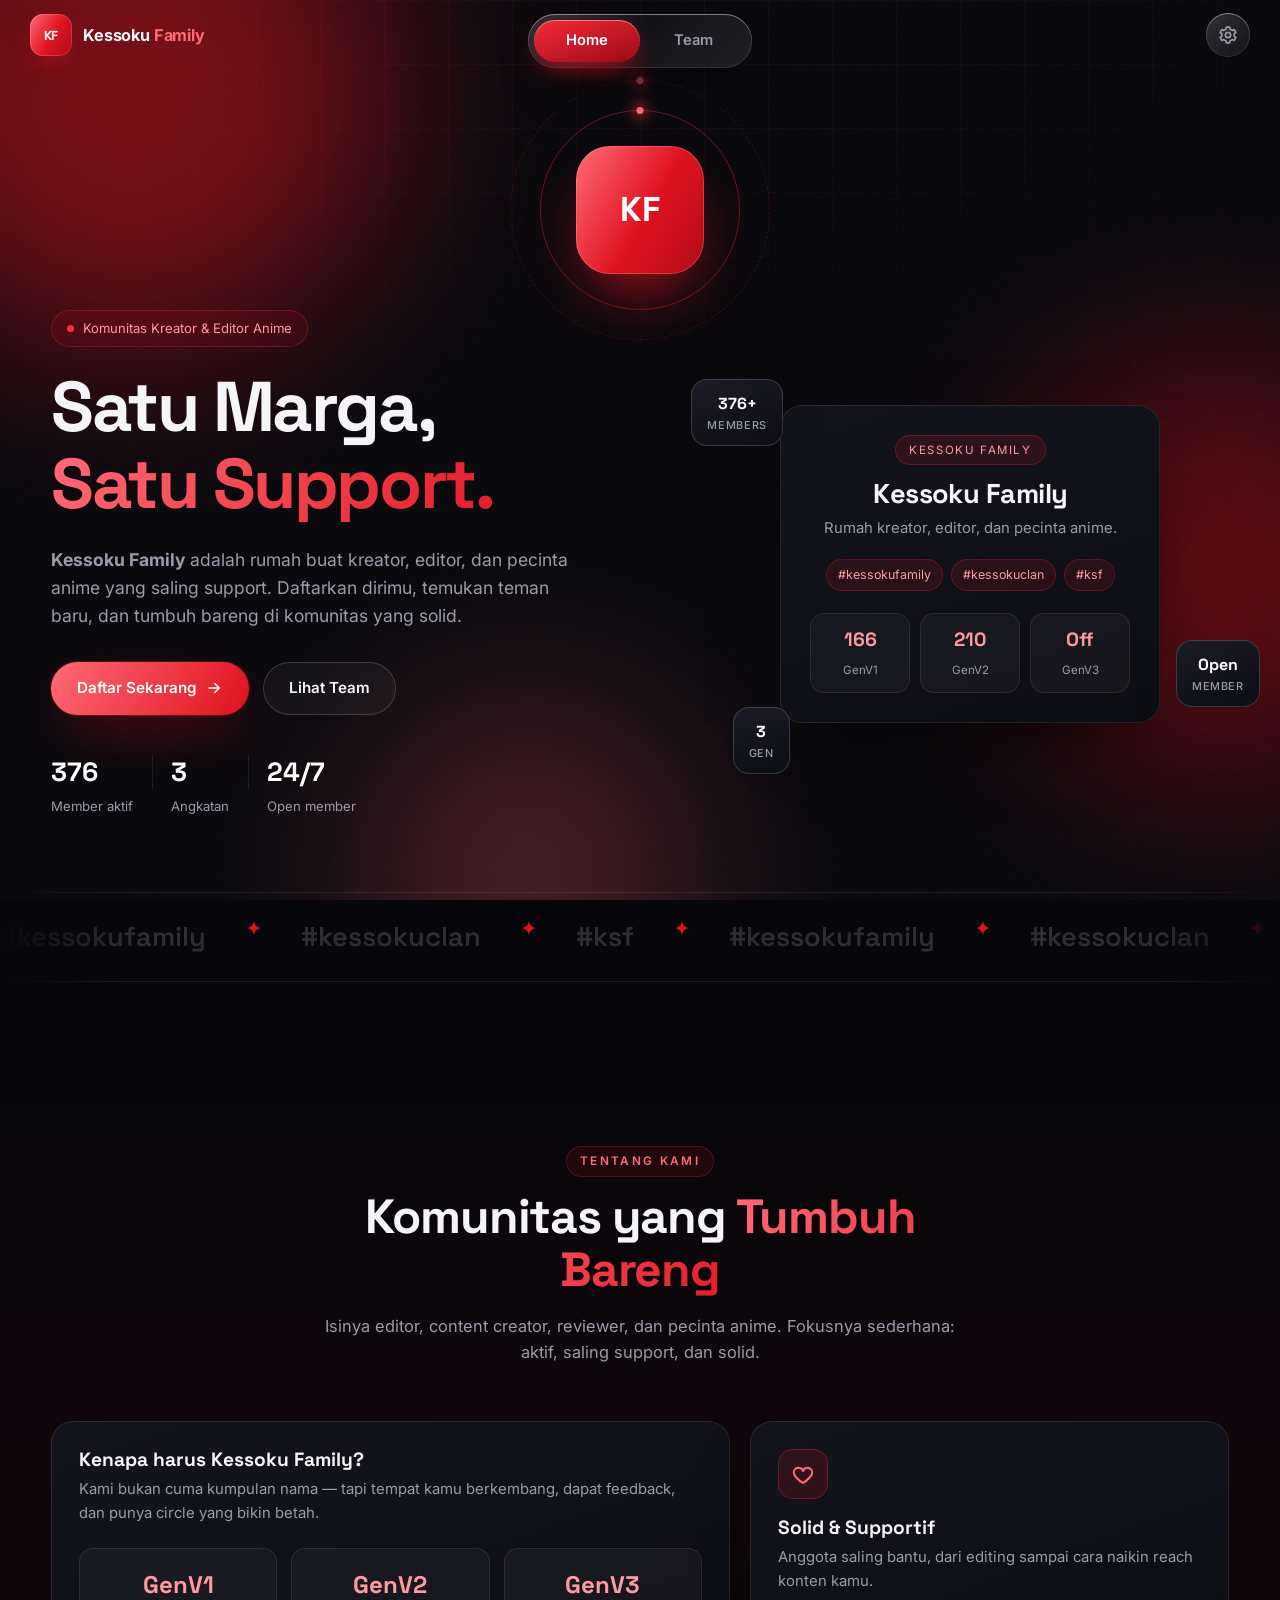
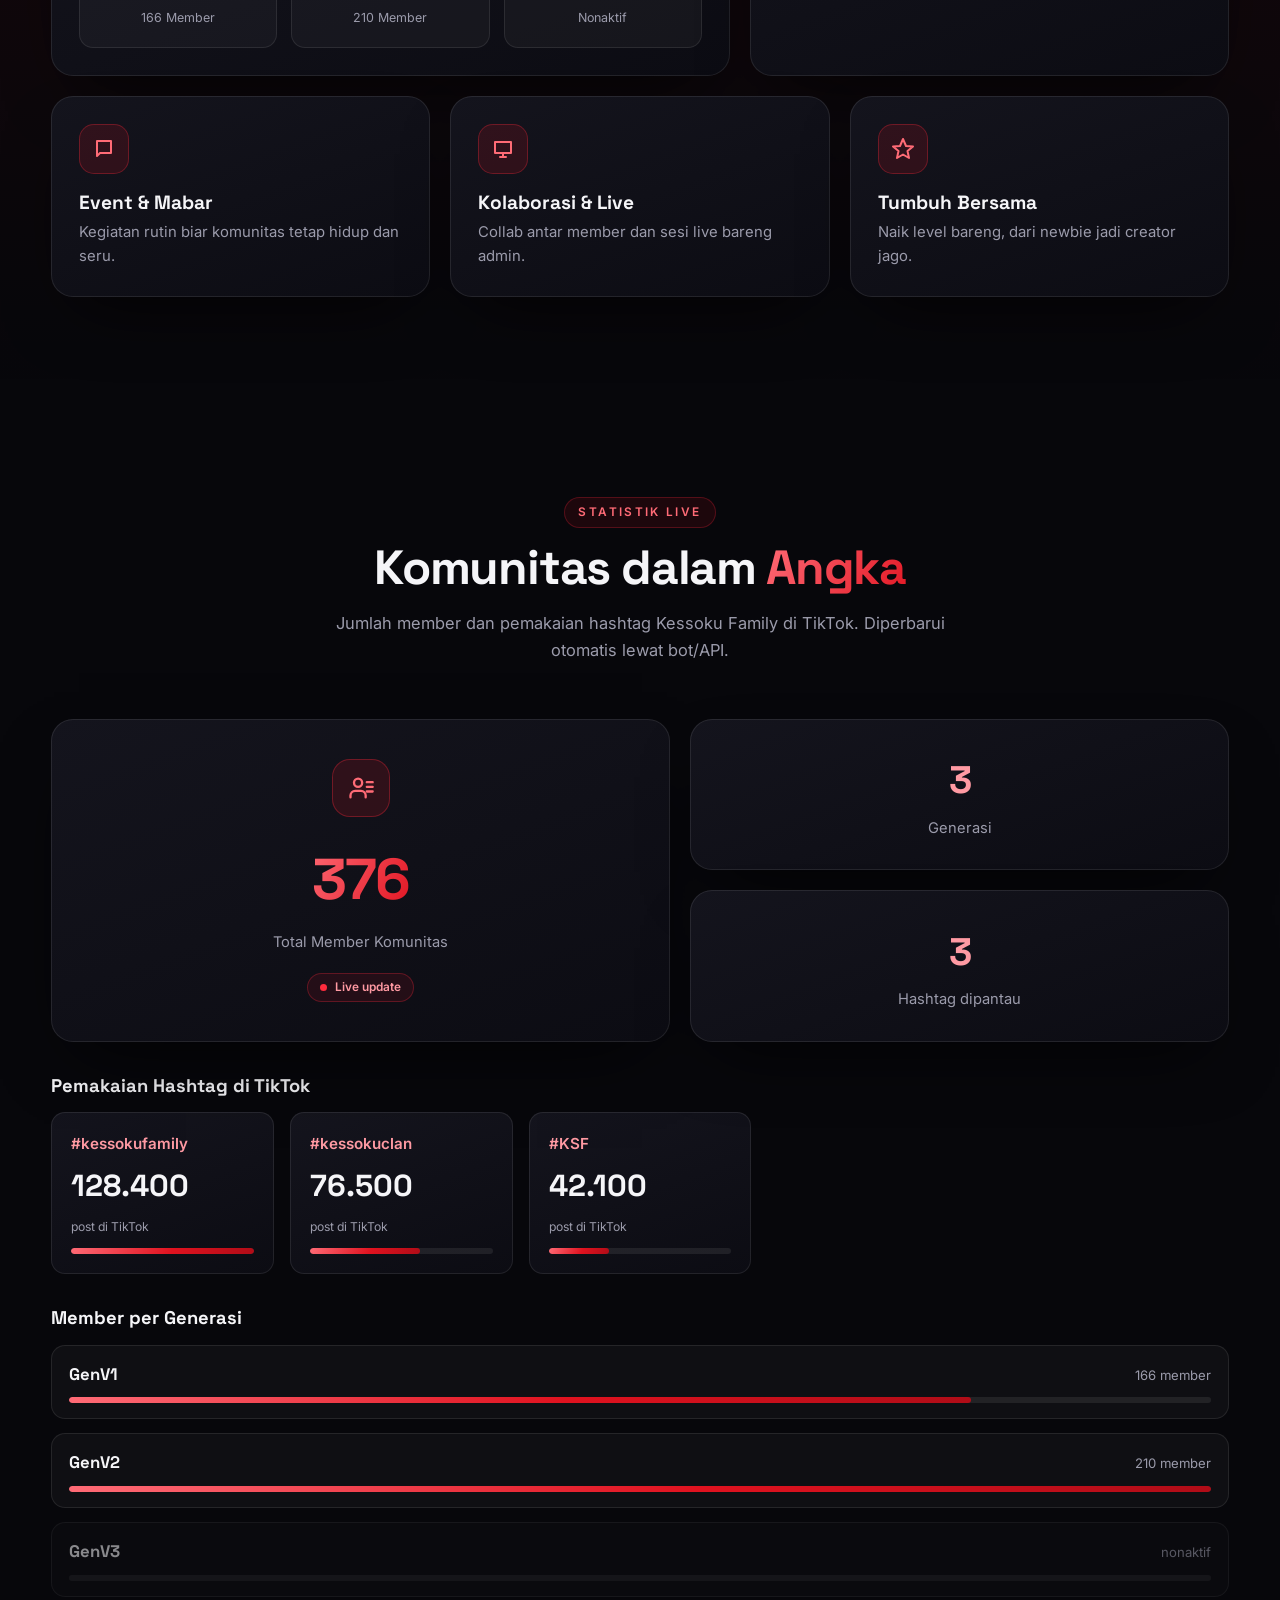
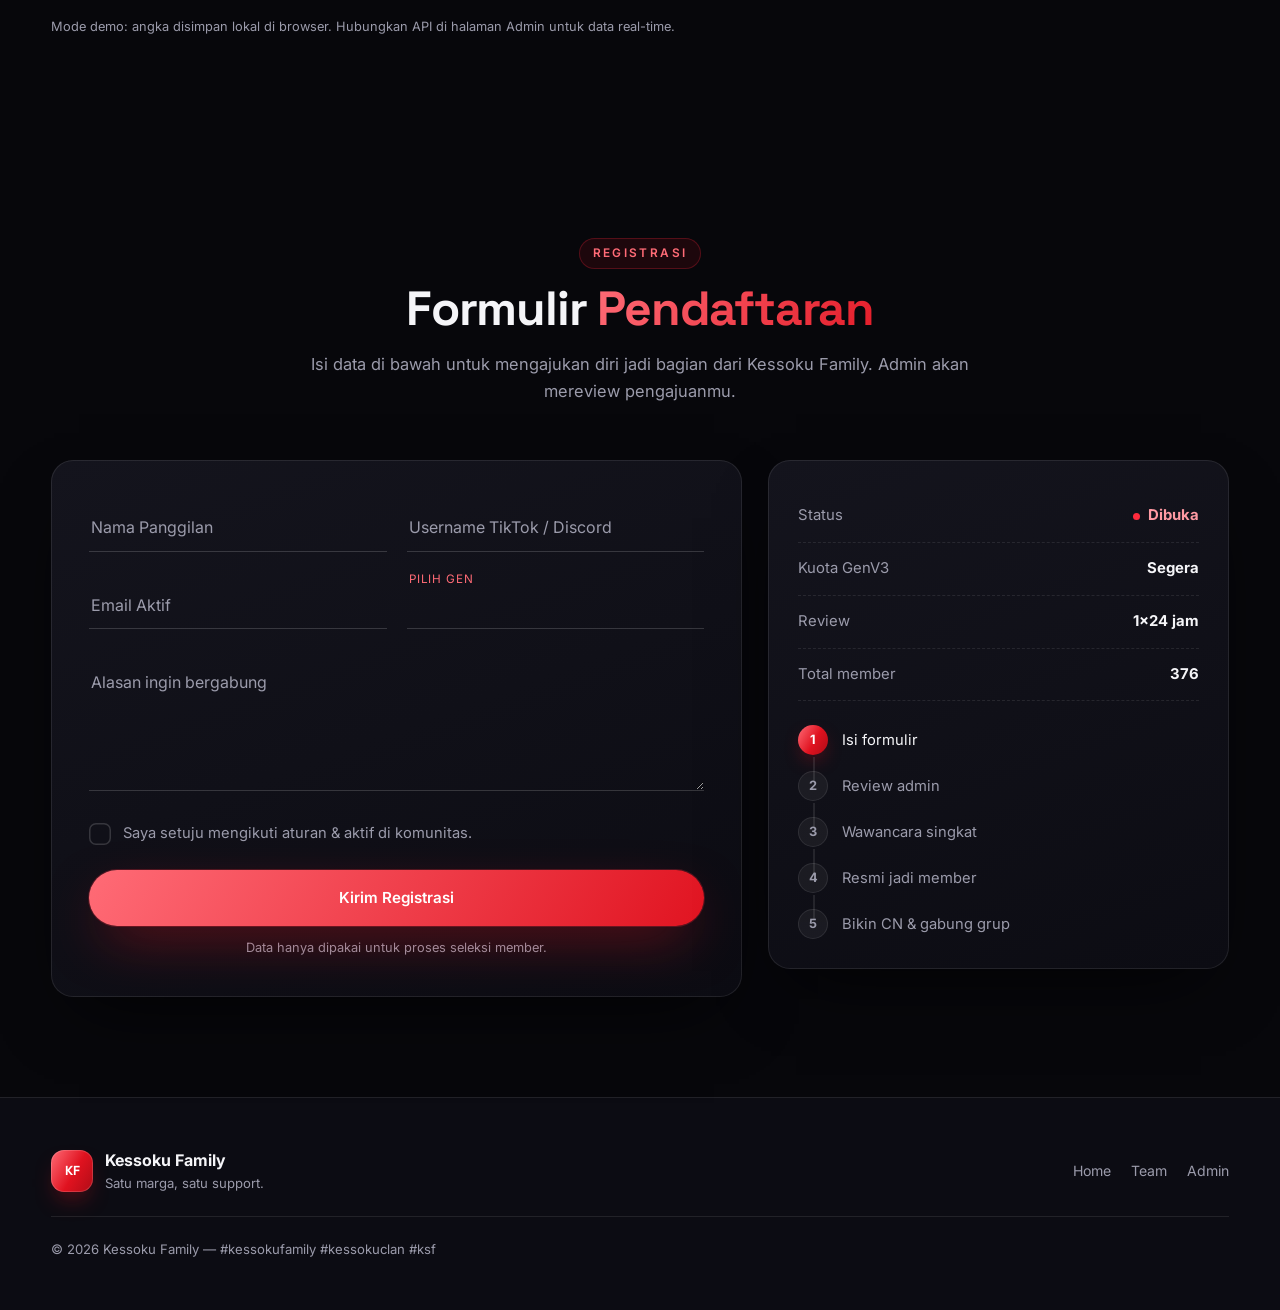
==== index.html @ 3d94f504 "Add files via upload" ====
<!DOCTYPE html>
<html lang="id">
<head>
  <meta charset="UTF-8" />
  <meta name="viewport" content="width=device-width, initial-scale=1.0" />
  <meta name="theme-color" content="#e0121f" />
  <title>Kessoku Family — Home</title>
  <meta name="description" content="Kessoku Family — komunitas kreator & editor anime. Satu marga, satu support." />
  <link rel="preconnect" href="https://fonts.googleapis.com" />
  <link rel="preconnect" href="https://fonts.gstatic.com" crossorigin />
  <link href="https://fonts.googleapis.com/css2?family=Inter:wght@400;500;600;700&family=Space+Grotesk:wght@500;600;700&display=swap" rel="stylesheet" />
  <link rel="stylesheet" href="style.css" />
</head>
<body data-page="home">
  <div class="bg-layer" aria-hidden="true">
    <div class="grid-lines"></div>
    <span class="orb orb--1"></span><span class="orb orb--2"></span><span class="orb orb--3"></span>
    <div class="noise"></div>
  </div>
  <div class="scroll-progress" id="scrollProgress" aria-hidden="true"></div>

  <!-- TOPBAR • LIQUID GLASS -->
  <div class="topbar">
    <a href="index.html" class="brand" aria-label="Kessoku Family">
      <span class="brand__mark" data-logo data-fallback="KF">KF</span>
      <span class="brand__text">Kessoku <b>Family</b></span>
    </a>
    <a href="admin.html" class="gear" aria-label="Panel Admin">
      <svg viewBox="0 0 24 24"><circle cx="12" cy="12" r="3.2"/><path d="M19.4 13.5a7.6 7.6 0 0 0 0-3l2-1.5-2-3.5-2.4 1a7.6 7.6 0 0 0-2.6-1.5L14 2.5h-4l-.4 2.5a7.6 7.6 0 0 0-2.6 1.5l-2.4-1-2 3.5 2 1.5a7.6 7.6 0 0 0 0 3l-2 1.5 2 3.5 2.4-1c.8.7 1.7 1.2 2.6 1.5l.4 2.5h4l.4-2.5c.9-.3 1.8-.8 2.6-1.5l2.4 1 2-3.5-2-1.5Z"/></svg>
    </a>
  </div>

  <nav class="dock" id="dock" aria-label="Navigasi utama">
    <span class="dock__pill" aria-hidden="true"></span>
    <a href="index.html" class="dock__item is-active" data-i="0">Home</a>
    <a href="team.html" class="dock__item" data-i="1">Team</a>
  </nav>

  <main>
    <!-- HERO -->
    <section class="hero section" id="home">
      <div class="hero__brandwrap">
        <span class="hero__brandring" aria-hidden="true"></span>
        <span class="hero__brandring hero__brandring--2" aria-hidden="true"></span>
        <div class="hero__brandlogo" data-logo data-fallback="KF">KF</div>
      </div>
      <div class="container hero__grid">
        <div class="hero__content">
          <span class="badge reveal" style="--d:0"><span class="badge__dot"></span> Komunitas Kreator &amp; Editor Anime</span>
          <h1 class="hero__title reveal" style="--d:1">Satu Marga,<br /><span class="gradient-text">Satu Support.</span></h1>
          <p class="hero__desc reveal" style="--d:2">
            <b>Kessoku Family</b> adalah rumah buat kreator, editor, dan pecinta anime yang saling support.
            Daftarkan dirimu, temukan teman baru, dan tumbuh bareng di komunitas yang solid.
          </p>
          <div class="hero__cta reveal" style="--d:3">
            <a href="#daftar" class="btn btn--primary" data-scroll data-join>
              <span>Daftar Sekarang</span>
              <svg viewBox="0 0 24 24" width="18" height="18" aria-hidden="true"><path d="M5 12h12M13 6l6 6-6 6" fill="none" stroke="currentColor" stroke-width="2" stroke-linecap="round" stroke-linejoin="round"/></svg>
            </a>
            <a href="team.html" class="btn btn--ghost"><span>Lihat Team</span></a>
          </div>
          <ul class="hero__meta reveal" style="--d:4">
            <li><b data-stat="members">0</b><span>Member aktif</span></li>
            <li><b data-stat="gens">0</b><span>Angkatan</span></li>
            <li><b data-count="24" data-suffix="/7">0</b><span>Open member</span></li>
          </ul>
        </div>

        <div class="hero__visual reveal" style="--d:2">
          <div class="gcard gcard--ring hero__main tilt">
            <span class="hero__chip">Kessoku Family</span>
            <h3>Kessoku Family</h3>
            <p>Rumah kreator, editor, dan pecinta anime.</p>
            <div class="hero__tags">
              <span class="tag">#kessokufamily</span>
              <span class="tag">#kessokuclan</span>
              <span class="tag">#ksf</span>
            </div>
            <div class="hero__bar" id="heroGens"></div>
          </div>

          <div class="float-card float-card--a"><b data-stat="members">0</b>+<small>Members</small></div>
          <div class="float-card float-card--b">Open<small>Member</small></div>
          <div class="float-card float-card--c"><b data-stat="gens">0</b><small>Gen</small></div>
        </div>
      </div>

      <div class="marquee" aria-hidden="true">
        <div class="marquee__track" id="marqueeTrack"></div>
      </div>
    </section>

    <!-- BENTO / TENTANG -->
    <section class="section section--alt" id="tentang">
      <div class="container">
        <header class="section__head reveal">
          <span class="eyebrow">Tentang Kami</span>
          <h2 class="section__title">Komunitas yang <span class="gradient-text">Tumbuh Bareng</span></h2>
          <p class="section__sub">Isinya editor, content creator, reviewer, dan pecinta anime. Fokusnya sederhana: aktif, saling support, dan solid.</p>
        </header>

        <div class="bento">
          <article class="gcard gcard--ring span-7 reveal" style="--d:0">
            <h3>Kenapa harus Kessoku Family?</h3>
            <p>Kami bukan cuma kumpulan nama — tapi tempat kamu berkembang, dapat feedback, dan punya circle yang bikin betah.</p>
            <div class="gen-row" id="bentoGens" style="margin-top:22px"></div>
          </article>

          <article class="gcard span-5 reveal" style="--d:1">
            <div class="feat__icon"><svg viewBox="0 0 24 24"><path d="M12 21s-7-4.5-9-9a4.5 4.5 0 0 1 9-3 4.5 4.5 0 0 1 9 3c-2 4.5-9 9-9 9Z"/></svg></div>
            <h3>Solid &amp; Supportif</h3>
            <p>Anggota saling bantu, dari editing sampai cara naikin reach konten kamu.</p>
          </article>

          <article class="gcard span-4 reveal" style="--d:0">
            <div class="feat__icon"><svg viewBox="0 0 24 24"><path d="M5 4h14v12H8l-3 3V4Z"/></svg></div>
            <h3>Event &amp; Mabar</h3>
            <p>Kegiatan rutin biar komunitas tetap hidup dan seru.</p>
          </article>

          <article class="gcard span-4 reveal" style="--d:1">
            <div class="feat__icon"><svg viewBox="0 0 24 24"><path d="M4 5h16v11H4zM9 20h6M12 16v4"/></svg></div>
            <h3>Kolaborasi &amp; Live</h3>
            <p>Collab antar member dan sesi live bareng admin.</p>
          </article>

          <article class="gcard span-4 reveal" style="--d:2">
            <div class="feat__icon"><svg viewBox="0 0 24 24"><path d="M12 2 15 9l7 .5-5.5 4.5L18 21l-6-3.5L6 21l1.5-7L2 9.5 9 9z"/></svg></div>
            <h3>Tumbuh Bersama</h3>
            <p>Naik level bareng, dari newbie jadi creator jago.</p>
          </article>
        </div>
      </div>
    </section>

    <!-- STATISTIK KOMUNITAS (real-time) -->
    <section class="section" id="statistik">
      <div class="container">
        <header class="section__head reveal">
          <span class="eyebrow">Statistik Live</span>
          <h2 class="section__title">Komunitas dalam <span class="gradient-text">Angka</span></h2>
          <p class="section__sub">Jumlah member dan pemakaian hashtag Kessoku Family di TikTok. Diperbarui otomatis lewat bot/API.</p>
        </header>

        <div class="stat-hero">
          <article class="gcard gcard--ring stat-big reveal">
            <span class="stat-big__icon" aria-hidden="true">
              <svg viewBox="0 0 24 24"><path d="M16 20v-1.5a4 4 0 0 0-4-4H7a4 4 0 0 0-4 4V20"/><circle cx="9.5" cy="7.5" r="3.5"/><path d="M17 11h5M17 15h5M17 7h5"/></svg>
            </span>
            <b class="stat-num" data-stat="members">0</b>
            <span class="stat-cap">Total Member Komunitas</span>
            <span class="live" id="liveBadge"><span class="dot"></span> Live update</span>
          </article>

          <div class="stat-mini">
            <article class="gcard stat-card reveal" style="--d:1">
              <b class="stat-num" data-stat="gens">0</b>
              <span class="stat-cap">Generasi</span>
            </article>
            <article class="gcard stat-card reveal" style="--d:2">
              <b class="stat-num" data-stat="tags">0</b>
              <span class="stat-cap">Hashtag dipantau</span>
            </article>
          </div>
        </div>

        <h3 class="stat-sub reveal">Pemakaian Hashtag di TikTok</h3>
        <div class="tag-stats" id="tagStats"></div>

        <h3 class="stat-sub reveal">Member per Generasi</h3>
        <div class="gen-stats" id="genStats"></div>

        <p class="stat-foot" id="statFoot"></p>
      </div>
    </section>

    <!-- FORM REGISTRASI -->
    <section class="section" id="daftar">
      <div class="container">
        <header class="section__head reveal">
          <span class="eyebrow">Registrasi</span>
          <h2 class="section__title">Formulir <span class="gradient-text">Pendaftaran</span></h2>
          <p class="section__sub">Isi data di bawah untuk mengajukan diri jadi bagian dari Kessoku Family. Admin akan mereview pengajuanmu.</p>
        </header>

        <div class="form-wrap">
          <form class="form gcard reveal" id="regForm" novalidate>
            <div class="field">
              <input type="text" id="nama" placeholder=" " required /><label for="nama">Nama Panggilan</label><span class="field__line"></span>
            </div>
            <div class="field">
              <input type="text" id="tt" placeholder=" " required /><label for="tt">Username TikTok / Discord</label><span class="field__line"></span>
            </div>
            <div class="field">
              <input type="email" id="email" placeholder=" " required /><label for="email">Email Aktif</label><span class="field__line"></span>
            </div>
            <div class="field">
              <select id="gen" required></select>
              <label for="gen" class="label--static">Pilih Gen</label><span class="field__line"></span>
            </div>
            <div class="field field--full">
              <textarea id="alasan" rows="4" placeholder=" " required></textarea><label for="alasan">Alasan ingin bergabung</label><span class="field__line"></span>
            </div>
            <label class="check field--full">
              <input type="checkbox" id="setuju" required /><span class="check__box" aria-hidden="true"></span>
              <span class="check__text">Saya setuju mengikuti aturan &amp; aktif di komunitas.</span>
            </label>
            <div class="field--full">
              <button type="submit" class="btn btn--primary btn--block" id="submitBtn"><span>Kirim Registrasi</span></button>
              <p class="form__note">Data hanya dipakai untuk proses seleksi member.</p>
            </div>
          </form>

          <aside class="panel gcard reveal" style="--d:1">
            <div class="panel__row"><span>Status</span><b class="ok"><span class="badge__dot"></span> Dibuka</b></div>
            <div class="panel__row"><span>Kuota GenV3</span><b>Segera</b></div>
            <div class="panel__row"><span>Review</span><b>1×24 jam</b></div>
            <div class="panel__row"><span>Total member</span><b data-stat="members">0</b></div>
            <div class="panel__steps">
              <div class="step is-done"><i>1</i><span>Isi formulir</span></div>
              <div class="step"><i>2</i><span>Review admin</span></div>
              <div class="step"><i>3</i><span>Wawancara singkat</span></div>
              <div class="step"><i>4</i><span>Resmi jadi member</span></div>
              <div class="step"><i>5</i><span>Bikin CN &amp; gabung grup</span></div>
            </div>
          </aside>
        </div>
      </div>
    </section>
  </main>

  <footer class="footer">
    <div class="container footer__inner">
      <div class="footer__brand">
        <span class="brand__mark">KF</span>
        <span><b>Kessoku Family</b><small>Satu marga, satu support.</small></span>
      </div>
      <nav class="footer__links">
        <a href="index.html">Home</a><a href="team.html">Team</a><a href="admin.html">Admin</a>
      </nav>
      <p class="footer__copy">© <span id="year"></span> Kessoku Family — #kessokufamily #kessokuclan #ksf</p>
    </div>
  </footer>

  <div class="toast" id="toast" role="status" aria-live="polite">
    <span class="toast__icon" aria-hidden="true">✓</span>
    <div class="toast__body"><b>Registrasi terkirim!</b><span>Pengajuanmu sedang direview admin.</span></div>
  </div>
  <button class="to-top" id="toTop" aria-label="Kembali ke atas">
    <svg viewBox="0 0 24 24" width="18" height="18" aria-hidden="true"><path d="M12 19V5M5 12l7-7 7 7" fill="none" stroke="currentColor" stroke-width="2" stroke-linecap="round" stroke-linejoin="round"/></svg>
  </button>

  <script src="config.js"></script>
  <script src="data.js"></script>
  <script src="script.js"></script>
</body>
</html>
---- style.css ----
/* =========================================================
   Kessoku Family — style.css
   Tema merah • kartu/bento • glass • micro animations
   ========================================================= */

/* ---------- 0. Animated custom property (border berjalan) ---------- */
@property --a { syntax: '<angle>'; inherits: false; initial-value: 0deg; }

/* ---------- 1. Tokens ---------- */
:root {
  --red-300: #ff9aa3;
  --red-400: #ff6b76;
  --red-500: #ff2b3d;
  --red-600: #e0121f;
  --red-700: #b00c17;
  --red-900: #4d050b;

  --bg: #07070b;
  --bg-2: #0c0c13;
  --surface: #14141d;
  --surface-2: #1c1c28;
  --line: rgba(255, 255, 255, .09);
  --line-2: rgba(255, 255, 255, .16);

  --text: #f5f5f8;
  --muted: #9b9bab;

  --grad: linear-gradient(120deg, var(--red-400), var(--red-600) 55%, var(--red-700));
  --glass: rgba(20, 20, 28, .55);

  --radius: 22px;
  --radius-sm: 14px;
  --shadow: 0 30px 70px -28px rgba(0, 0, 0, .85);
  --glow-red: 0 0 0 1px rgba(255, 43, 61, .25), 0 20px 55px -16px rgba(224, 18, 31, .65);

  --ease: cubic-bezier(.22, 1, .36, 1);
  --ease-out: cubic-bezier(.16, 1, .3, 1);
  --nav-h: 70px;
}

/* ---------- 2. Base ---------- */
* { box-sizing: border-box; }
html { scroll-behavior: smooth; }
body {
  margin: 0; background: var(--bg); color: var(--text);
  font-family: 'Inter', system-ui, -apple-system, sans-serif;
  line-height: 1.6; -webkit-font-smoothing: antialiased; overflow-x: hidden;
}
h1, h2, h3, h4 { font-family: 'Space Grotesk', 'Inter', sans-serif; line-height: 1.1; margin: 0; }
p { margin: 0; }
a { color: inherit; text-decoration: none; }
img { display: block; max-width: 100%; }
button, input, select, textarea { font: inherit; color: inherit; }
::selection { background: var(--red-600); color: #fff; }

.container { width: min(1180px, 92vw); margin-inline: auto; }
.gradient-text {
  background: var(--grad); background-size: 220% 100%;
  -webkit-background-clip: text; background-clip: text; color: transparent;
  animation: gradShift 7s ease-in-out infinite;
}
.section { position: relative; padding: 100px 0; }
.section--alt { background: linear-gradient(180deg, transparent, rgba(224, 18, 31, .05), transparent); }

.section__head { max-width: 660px; margin: 0 auto 56px; text-align: center; }
.eyebrow {
  display: inline-block; margin-bottom: 14px; padding: 6px 14px; border-radius: 999px;
  font-size: .74rem; font-weight: 600; letter-spacing: .2em; text-transform: uppercase;
  color: var(--red-400); background: rgba(224, 18, 31, .1); box-shadow: inset 0 0 0 1px rgba(255, 43, 61, .25);
}
.section__title { font-size: clamp(2rem, 4.6vw, 3rem); font-weight: 700; letter-spacing: -.025em; }
.section__sub { margin-top: 16px; color: var(--muted); font-size: 1.03rem; }

/* ---------- 3. Background ---------- */
.bg-layer { position: fixed; inset: 0; z-index: -1; overflow: hidden; }
.grid-lines {
  position: absolute; inset: 0;
  background-image:
    linear-gradient(rgba(255, 43, 61, .055) 1px, transparent 1px),
    linear-gradient(90deg, rgba(255, 43, 61, .055) 1px, transparent 1px);
  background-size: 64px 64px;
  mask-image: radial-gradient(ellipse 95% 65% at 50% -5%, #000 25%, transparent 80%);
  -webkit-mask-image: radial-gradient(ellipse 95% 65% at 50% -5%, #000 25%, transparent 80%);
}
.orb { position: absolute; border-radius: 50%; filter: blur(90px); opacity: .5; animation: float 18s var(--ease) infinite; }
.orb--1 { width: 520px; height: 520px; background: var(--red-600); top: -170px; left: -130px; }
.orb--2 { width: 420px; height: 420px; background: var(--red-700); top: 40%; right: -150px; animation-delay: -6s; }
.orb--3 { width: 340px; height: 340px; background: #ff5a68; bottom: -140px; left: 28%; animation-delay: -11s; opacity: .26; }
.noise {
  position: absolute; inset: 0; opacity: .04; pointer-events: none;
  background-image: url("data:image/svg+xml,%3Csvg xmlns='http://www.w3.org/2000/svg' width='120' height='120'%3E%3Cfilter id='n'%3E%3CfeTurbulence type='fractalNoise' baseFrequency='.85' numOctaves='2'/%3E%3C/filter%3E%3Crect width='120' height='120' filter='url(%23n)'/%3E%3C/svg%3E");
}

/* ---------- 4. Utils ---------- */
.scroll-progress {
  position: fixed; top: 0; left: 0; height: 3px; width: 0; z-index: 130;
  background: var(--grad); box-shadow: 0 0 16px rgba(255, 43, 61, .85); transition: width .1s linear;
}
.glass {
  background: var(--glass);
  backdrop-filter: blur(16px) saturate(150%);
  -webkit-backdrop-filter: blur(16px) saturate(150%);
  box-shadow: inset 0 0 0 1px var(--line), var(--shadow);
}

/* Kartu dengan border gradient berjalan */
.gcard {
  position: relative; border-radius: var(--radius);
  background: linear-gradient(160deg, var(--surface), var(--bg-2));
  box-shadow: var(--shadow), inset 0 0 0 1px var(--line);
  overflow: hidden;
}
.gcard--ring::before {
  content: ""; position: absolute; inset: -1px; border-radius: inherit; padding: 1px;
  background: conic-gradient(from var(--a, 0deg), transparent 0 55%, var(--red-500) 75%, var(--red-300) 85%, transparent 100%);
  -webkit-mask: linear-gradient(#000 0 0) content-box, linear-gradient(#000 0 0);
  -webkit-mask-composite: xor; mask-composite: exclude;
  opacity: 0; transition: opacity .45s; animation: spin 5s linear infinite;
}
.gcard--ring:hover::before { opacity: 1; }

/* ---------- 5. Buttons ---------- */
.btn {
  position: relative; display: inline-flex; align-items: center; justify-content: center; gap: 9px;
  padding: 14px 26px; border: 0; border-radius: 999px; cursor: pointer; overflow: hidden; isolation: isolate;
  font-weight: 600; font-size: .95rem;
  transition: transform .35s var(--ease), box-shadow .35s var(--ease), background .3s;
}
.btn svg { transition: transform .35s var(--ease); }
.btn:hover svg { transform: translateX(4px); }
.btn--primary { background: var(--grad); background-size: 190% 100%; color: #fff; box-shadow: var(--glow-red); }
.btn--primary:hover { transform: translateY(-3px); background-position: 100% 0; box-shadow: 0 0 0 1px rgba(255,43,61,.45), 0 26px 60px -16px rgba(224,18,31,.9); }
.btn--primary::after {
  content: ""; position: absolute; inset: 0; z-index: -1;
  background: linear-gradient(120deg, transparent 20%, rgba(255,255,255,.4), transparent 80%);
  transform: translateX(-130%); transition: transform .75s var(--ease);
}
.btn--primary:hover::after { transform: translateX(130%); }
.btn--ghost { background: rgba(255,255,255,.045); color: var(--text); box-shadow: inset 0 0 0 1px var(--line-2); }
.btn--ghost:hover { transform: translateY(-3px); box-shadow: inset 0 0 0 1px rgba(255,43,61,.5); }
.btn--sm { padding: 9px 18px; font-size: .86rem; }
.btn--block { width: 100%; padding: 16px; }
.ripple { position: absolute; border-radius: 50%; transform: scale(0); background: rgba(255,255,255,.45); animation: ripple .6s var(--ease-out) forwards; pointer-events: none; }

/* ---------- 6. Topbar • Liquid glass dock ---------- */
.topbar {
  position: fixed; top: 0; left: 0; right: 0; z-index: 120; height: var(--nav-h);
  display: flex; align-items: center; justify-content: space-between;
  padding: 0 clamp(16px, 3vw, 30px); pointer-events: none;
}
.topbar > * { pointer-events: auto; }

.brand { display: flex; align-items: center; gap: 11px; font-weight: 700; letter-spacing: -.01em; }
.brand__mark {
  display: grid; place-items: center; width: 42px; height: 42px; border-radius: 13px; overflow: hidden;
  font-family: 'Space Grotesk', sans-serif; font-weight: 700; font-size: .82rem; color: #fff;
  background: var(--grad); box-shadow: 0 12px 26px -12px rgba(224,18,31,.95), inset 0 0 0 1px rgba(255,255,255,.16);
  transition: transform .45s var(--ease), box-shadow .4s;
}
.brand:hover .brand__mark { transform: rotate(-8deg) scale(1.07); }
.brand__text { font-size: 1.02rem; }
.brand__text b { color: var(--red-400); }
.logo-img { width: 100%; height: 100%; object-fit: contain; }
[data-logo].has-logo { background: rgba(255,255,255,.06); box-shadow: inset 0 0 0 1px rgba(255,43,61,.35), 0 12px 26px -14px rgba(224,18,31,.85); }

/* Dock melayang */
.dock {
  --item-w: 106px; --i: 0;
  position: fixed; top: 14px; left: 50%; transform: translateX(-50%); z-index: 130;
  display: flex; align-items: center; padding: 6px; border-radius: 999px;
  background: linear-gradient(135deg, rgba(255,255,255,.16), rgba(255,255,255,.04) 45%, rgba(255,255,255,.09));
  backdrop-filter: blur(22px) saturate(180%);
  -webkit-backdrop-filter: blur(22px) saturate(180%);
  box-shadow:
    inset 0 1px 0 rgba(255,255,255,.38),
    inset 0 0 0 1px rgba(255,255,255,.1),
    0 20px 44px -18px rgba(0,0,0,.85);
}
body[data-page="team"] .dock { --i: 1; }
body[data-page="admin"] .dock { --i: 0; }
body[data-page="admin"] .dock__pill { opacity: 0; }

.dock__pill {
  position: absolute; top: 6px; left: 6px; width: var(--item-w); height: calc(100% - 12px); border-radius: 999px;
  background: linear-gradient(160deg, rgba(255,43,61,.95), rgba(168,10,20,.92));
  box-shadow: 0 10px 26px -8px rgba(224,18,31,.9), inset 0 1px 0 rgba(255,255,255,.42);
  transform: translateX(calc(var(--i) * var(--item-w)));
  transition: transform .55s cubic-bezier(.34, 1.45, .5, 1), opacity .3s;
}
.dock__item {
  position: relative; z-index: 1; width: var(--item-w); height: 42px;
  display: flex; align-items: center; justify-content: center; gap: 6px;
  border-radius: 999px; font-size: .92rem; font-weight: 600; color: var(--muted);
  transition: color .35s, transform .3s var(--ease);
}
.dock__item:hover { color: var(--text); }
.dock__item.is-active { color: #fff; }

/* Tombol admin */
.gear {
  display: grid; place-items: center; width: 44px; height: 44px; border-radius: 50%; color: var(--muted);
  background: linear-gradient(135deg, rgba(255,255,255,.16), rgba(255,255,255,.04));
  backdrop-filter: blur(20px) saturate(180%); -webkit-backdrop-filter: blur(20px) saturate(180%);
  box-shadow: inset 0 1px 0 rgba(255,255,255,.35), inset 0 0 0 1px rgba(255,255,255,.1), 0 14px 32px -16px rgba(0,0,0,.85);
  transition: transform .45s var(--ease), color .3s, box-shadow .3s;
}
.gear:hover { color: #fff; transform: rotate(40deg); }
.gear.is-active { color: #fff; box-shadow: inset 0 0 0 1px rgba(255,43,61,.6), 0 14px 32px -16px rgba(224,18,31,.95); }
.gear svg { width: 20px; height: 20px; stroke: currentColor; fill: none; stroke-width: 2; stroke-linecap: round; stroke-linejoin: round; }

/* ---------- 7. Hero ---------- */
.hero { padding-top: calc(var(--nav-h) + 76px); padding-bottom: 64px; }
.hero__grid { display: grid; grid-template-columns: 1.08fr .92fr; gap: 54px; align-items: center; }

.badge {
  display: inline-flex; align-items: center; gap: 9px; padding: 8px 16px; border-radius: 999px;
  font-size: .82rem; color: var(--red-300); background: rgba(224,18,31,.1); box-shadow: inset 0 0 0 1px rgba(255,43,61,.28);
}
.badge__dot { width: 7px; height: 7px; border-radius: 50%; background: var(--red-500); animation: pulseDot 1.8s infinite; }

.hero__title { font-size: clamp(2.4rem, 6vw, 4.4rem); font-weight: 700; letter-spacing: -.035em; margin: 22px 0; }
.hero__desc { color: var(--muted); font-size: 1.1rem; max-width: 540px; }
.hero__cta { display: flex; gap: 14px; flex-wrap: wrap; margin: 32px 0 36px; }

.hero__meta { list-style: none; display: flex; gap: 38px; padding: 0; margin: 0; }
.hero__meta li { position: relative; }
.hero__meta li + li::before { content: ""; position: absolute; left: -19px; top: 4px; width: 1px; height: 34px; background: var(--line); }
.hero__meta b { display: block; font-family: 'Space Grotesk', sans-serif; font-size: 1.65rem; color: #fff; }
.hero__meta span { font-size: .82rem; color: var(--muted); }

/* Visual: kartu bertumpuk */
.hero__visual { position: relative; display: grid; place-items: center; min-height: 420px; }
.hero__main { width: 100%; max-width: 380px; padding: 30px; text-align: center; z-index: 2; }
.hero__logo {
  width: 74px; height: 74px; margin: 0 auto 18px; border-radius: 20px; display: grid; place-items: center;
  font-family: 'Space Grotesk', sans-serif; font-weight: 700; font-size: 1.4rem; color: #fff;
  background: var(--grad); box-shadow: 0 20px 44px -18px rgba(224,18,31,1), inset 0 0 0 1px rgba(255,255,255,.18);
  animation: bob 4.5s var(--ease) infinite;
}
.hero__main h3 { font-size: 1.7rem; letter-spacing: -.02em; }
.hero__main > p { color: var(--muted); font-size: .93rem; margin-top: 8px; }
.hero__tags { display: flex; flex-wrap: wrap; gap: 8px; justify-content: center; margin-top: 18px; }
.tag {
  padding: 6px 12px; border-radius: 999px; font-size: .78rem; color: var(--red-300);
  background: rgba(224,18,31,.12); box-shadow: inset 0 0 0 1px rgba(255,43,61,.25);
  transition: transform .3s var(--ease), color .3s;
}
.tag:hover { transform: translateY(-3px); color: #fff; }
.hero__bar { display: flex; gap: 10px; margin-top: 22px; }
.hero__bar > div { flex: 1; padding: 12px 8px; border-radius: 14px; background: rgba(255,255,255,.035); box-shadow: inset 0 0 0 1px var(--line); }
.hero__bar b { display: block; font-family: 'Space Grotesk', sans-serif; font-size: 1.2rem; color: var(--red-300); }
.hero__bar span { font-size: .72rem; color: var(--muted); }

.float-card {
  position: absolute; padding: 12px 16px; border-radius: 16px; z-index: 3;
  font-family: 'Space Grotesk', sans-serif; font-weight: 700; color: #fff; text-align: center;
  background: linear-gradient(160deg, var(--surface-2), var(--bg-2));
  box-shadow: var(--shadow), inset 0 0 0 1px var(--line-2);
  animation: bob 5s var(--ease) infinite;
}
.float-card small { display: block; font-family: 'Inter', sans-serif; font-weight: 500; font-size: .68rem; color: var(--muted); letter-spacing: .06em; text-transform: uppercase; }
.float-card--a { top: 6%; left: -4%; animation-delay: -.8s; }
.float-card--b { bottom: 16%; right: -6%; animation-delay: -2s; }
.float-card--c { bottom: 0%; left: 4%; animation-delay: -3.2s; }

/* ---------- 8. Marquee hashtag ---------- */
.marquee {
  margin-top: 74px; padding: 22px 0; overflow: hidden;
  border-top: 1px solid var(--line); border-bottom: 1px solid var(--line);
  mask-image: linear-gradient(90deg, transparent, #000 10%, #000 90%, transparent);
  -webkit-mask-image: linear-gradient(90deg, transparent, #000 10%, #000 90%, transparent);
}
.marquee__track { display: flex; gap: 40px; width: max-content; animation: marquee 24s linear infinite; }
.marquee__track span { font-family: 'Space Grotesk', sans-serif; font-size: 1.7rem; font-weight: 600; white-space: nowrap; color: rgba(255,255,255,.16); transition: color .3s; }
.marquee__track span:hover { color: var(--red-400); }
.marquee__track .sep { color: var(--red-600); font-size: 1.1rem; }
.marquee:hover .marquee__track { animation-play-state: paused; }

/* ---------- 9. Bento fitur ---------- */
.bento { display: grid; grid-template-columns: repeat(12, 1fr); gap: 20px; }
.bento .gcard { padding: 28px; transition: transform .45s var(--ease), box-shadow .45s var(--ease); }
.bento .gcard:hover { transform: translateY(-6px); }
.bento .span-5 { grid-column: span 5; }
.bento .span-4 { grid-column: span 4; }
.bento .span-3 { grid-column: span 3; }
.bento .span-7 { grid-column: span 7; }
.bento .span-12 { grid-column: span 12; }
.feat__icon {
  width: 50px; height: 50px; border-radius: 15px; display: grid; place-items: center; margin-bottom: 18px;
  font-size: 1.35rem; background: rgba(224,18,31,.14); box-shadow: inset 0 0 0 1px rgba(255,43,61,.3);
  transition: transform .45s var(--ease);
}
.bento .gcard:hover .feat__icon { transform: rotate(-8deg) scale(1.08); }
.feat__icon svg { width: 24px; height: 24px; stroke: var(--red-400); fill: none; stroke-width: 2; stroke-linecap: round; stroke-linejoin: round; }
.bento h3 { font-size: 1.2rem; margin-bottom: 8px; }
.bento p { color: var(--muted); font-size: .93rem; }
.bento .stat-big { font-family: 'Space Grotesk', sans-serif; font-size: clamp(2.4rem, 5vw, 3.4rem); font-weight: 700; }
.bento .stat-lbl { color: var(--muted); font-size: .86rem; }

/* Kartu gen */
.gen-row { display: grid; grid-template-columns: repeat(3, 1fr); gap: 14px; }
.gen {
  padding: 18px; border-radius: var(--radius-sm); text-align: center;
  background: rgba(255,255,255,.035); box-shadow: inset 0 0 0 1px var(--line);
  transition: transform .4s var(--ease), box-shadow .4s;
}
.gen:hover { transform: translateY(-5px); box-shadow: inset 0 0 0 1px rgba(255,43,61,.4), 0 18px 40px -24px rgba(224,18,31,.9); }
.gen b { display: block; font-family: 'Space Grotesk', sans-serif; font-size: 1.5rem; color: var(--red-300); }
.gen span { font-size: .78rem; color: var(--muted); }

/* ---------- 10. Form ---------- */
.form-wrap { display: grid; grid-template-columns: 1.5fr 1fr; gap: 26px; align-items: start; }
.form { display: grid; grid-template-columns: 1fr 1fr; gap: 24px 20px; padding: 38px; border-radius: var(--radius); }
.field { position: relative; }
.field--full { grid-column: 1 / -1; }
.field input, .field select, .field textarea {
  width: 100%; padding: 17px 2px 10px; background: transparent; border: 0;
  border-bottom: 1px solid var(--line-2); outline: none; transition: border-color .3s; resize: vertical;
}
.field textarea { padding-top: 24px; }
.field input::placeholder, .field textarea::placeholder { color: transparent; }
.field select { cursor: pointer; appearance: none; }
.field select option { background: var(--surface); color: var(--text); }
.field label { position: absolute; left: 2px; top: 17px; color: var(--muted); pointer-events: none; transition: all .3s var(--ease); }
.field input:focus + label, .field input:not(:placeholder-shown) + label,
.field textarea:focus + label, .field textarea:not(:placeholder-shown) + label,
.field select:focus + label, .field select:valid + label, .field .label--static {
  top: -6px; font-size: .73rem; letter-spacing: .08em; text-transform: uppercase; color: var(--red-400);
}
.field__line { position: absolute; left: 0; bottom: 0; height: 2px; width: 100%; background: var(--grad); transform: scaleX(0); transform-origin: left; transition: transform .35s var(--ease); }
.field input:focus ~ .field__line, .field textarea:focus ~ .field__line, .field select:focus ~ .field__line { transform: scaleX(1); }
.field.is-invalid input, .field.is-invalid select, .field.is-invalid textarea { border-bottom-color: var(--red-500); animation: shake .4s; }

.check { display: flex; align-items: center; gap: 12px; cursor: pointer; user-select: none; font-size: .92rem; color: var(--muted); }
.check input { position: absolute; opacity: 0; width: 0; height: 0; }
.check__box { width: 22px; height: 22px; border-radius: 7px; box-shadow: inset 0 0 0 1.5px var(--line-2); position: relative; flex: none; transition: background .3s, box-shadow .3s; }
.check__box::after { content: ""; position: absolute; left: 7px; top: 3px; width: 6px; height: 11px; border: 2px solid #fff; border-top: 0; border-left: 0; transform: rotate(45deg) scale(0); transition: transform .28s var(--ease); }
.check input:checked ~ .check__box { background: var(--grad); box-shadow: none; }
.check input:checked ~ .check__box::after { transform: rotate(45deg) scale(1); }
.check.is-invalid .check__box { box-shadow: inset 0 0 0 1.5px var(--red-500); }
.form__note { margin-top: 12px; font-size: .8rem; color: var(--muted); text-align: center; }

.panel { padding: 30px; border-radius: var(--radius); position: sticky; top: 92px; }
.panel__row { display: flex; align-items: center; justify-content: space-between; padding: 14px 0; border-bottom: 1px dashed var(--line); font-size: .93rem; }
.panel__row span { color: var(--muted); }
.panel__row .ok { display: inline-flex; align-items: center; gap: 8px; color: var(--red-300); }
.panel__steps { margin-top: 24px; display: grid; gap: 16px; }
.step { position: relative; display: flex; align-items: center; gap: 14px; color: var(--muted); font-size: .92rem; }
.step i { display: grid; place-items: center; width: 30px; height: 30px; border-radius: 50%; font-style: normal; font-weight: 700; font-size: .8rem; background: rgba(255,255,255,.05); box-shadow: inset 0 0 0 1px var(--line); transition: all .4s var(--ease); }
.step:not(:last-child)::before { content: ""; position: absolute; left: 15px; top: 32px; width: 2px; height: 24px; background: var(--line); }
.step.is-done { color: var(--text); }
.step.is-done i { background: var(--grad); color: #fff; box-shadow: 0 8px 20px -8px rgba(224,18,31,.9); }

/* ---------- 11. Team / Profile cards ---------- */
.founders { display: grid; grid-template-columns: repeat(3, 1fr); gap: 24px; margin-bottom: 66px; }
.profile {
  position: relative; text-align: center; padding: 40px 26px 32px; border-radius: var(--radius);
  background: linear-gradient(160deg, var(--surface), var(--bg-2));
  box-shadow: var(--shadow), inset 0 0 0 1px var(--line);
  overflow: hidden;
  transition: transform .5s var(--ease), box-shadow .5s var(--ease);
}
.profile::after {
  content: ""; position: absolute; inset: 0; border-radius: inherit; padding: 1px;
  background: var(--grad); opacity: 0; transition: opacity .45s;
  -webkit-mask: linear-gradient(#000 0 0) content-box, linear-gradient(#000 0 0);
  -webkit-mask-composite: xor; mask-composite: exclude;
}
.profile:hover { transform: translateY(-9px); }
.profile:hover::after { opacity: 1; }
.profile--owner { background: linear-gradient(160deg, rgba(224,18,31,.16), var(--bg-2)); }
.profile__badge {
  position: absolute; top: 16px; right: 16px; padding: 5px 12px; border-radius: 999px;
  font-size: .68rem; letter-spacing: .12em; text-transform: uppercase; font-weight: 600;
  background: var(--grad); color: #fff; box-shadow: 0 10px 24px -12px rgba(224,18,31,1);
}
.profile h3 { font-size: 1.35rem; margin-bottom: 8px; }
.profile .person__role { display: inline-block; margin-bottom: 10px; font-size: .74rem; letter-spacing: .14em; text-transform: uppercase; color: var(--red-300); }
.profile p { color: var(--muted); font-size: .9rem; }

.avatar {
  position: relative; width: 96px; height: 96px; margin: 0 auto 18px; border-radius: 28px;
  display: grid; place-items: center; overflow: hidden;
  font-family: 'Space Grotesk', sans-serif; font-size: 2.2rem; font-weight: 700; color: #fff;
  background: linear-gradient(150deg, var(--red-500), var(--red-700));
  box-shadow: 0 18px 40px -16px rgba(224,18,31,.95), inset 0 0 0 1px rgba(255,255,255,.16);
  transition: transform .55s var(--ease), border-radius .55s var(--ease);
}
.avatar::before { content: attr(data-initial); }
.avatar.has-photo::before { display: none; }
.avatar__img { position: absolute; inset: 0; width: 100%; height: 100%; object-fit: cover; }
.avatar--owner { background: linear-gradient(150deg, #ff8a1f, var(--red-600)); }
.profile:hover .avatar { transform: translateY(-5px) rotate(-6deg) scale(1.04); border-radius: 50%; }

.team__subtitle { text-align: center; font-size: 1.12rem; color: var(--muted); font-weight: 600; margin-bottom: 28px; }
.team-grid { display: grid; grid-template-columns: repeat(auto-fill, minmax(200px, 1fr)); gap: 20px; }
.mcard {
  position: relative; padding: 26px 18px 22px; border-radius: var(--radius); text-align: center;
  background: linear-gradient(160deg, var(--surface), var(--bg-2));
  box-shadow: inset 0 0 0 1px var(--line);
  overflow: hidden;
  transition: transform .45s var(--ease), box-shadow .45s var(--ease);
}
.mcard::before { content: ""; position: absolute; inset: 0; background: radial-gradient(150px 110px at var(--mx, 50%) var(--my, 0%), rgba(255,43,61,.24), transparent 70%); opacity: 0; transition: opacity .4s; }
.mcard:hover { transform: translateY(-7px); box-shadow: inset 0 0 0 1px rgba(255,43,61,.4), 0 24px 48px -26px rgba(224,18,31,.95); }
.mcard:hover::before { opacity: 1; }
.mcard .avatar { width: 66px; height: 66px; font-size: 1.5rem; border-radius: 18px; margin-bottom: 14px; }
.mcard b { display: block; font-family: 'Space Grotesk', sans-serif; font-size: 1.05rem; }
.mcard span { font-size: .78rem; color: var(--muted); }

/* ---------- 12. Admin panel ---------- */
.admin-grid { display: grid; grid-template-columns: repeat(auto-fill, minmax(260px, 1fr)); gap: 18px; }
.acard { display: flex; align-items: center; gap: 16px; padding: 18px; border-radius: var(--radius-sm); background: linear-gradient(160deg, var(--surface), var(--bg-2)); box-shadow: inset 0 0 0 1px var(--line); transition: box-shadow .35s, transform .35s var(--ease); }
.acard:hover { transform: translateY(-4px); box-shadow: inset 0 0 0 1px rgba(255,43,61,.35); }
.acard .avatar { width: 58px; height: 58px; font-size: 1.35rem; border-radius: 16px; margin: 0; flex: none; }
.acard__info { min-width: 0; flex: 1; }
.acard__info b { display: block; font-family: 'Space Grotesk', sans-serif; font-size: 1rem; }
.acard__info span { font-size: .78rem; color: var(--muted); }
.acard__info .saved { color: var(--red-300); font-size: .72rem; }
.acard__actions { display: flex; flex-direction: column; gap: 8px; }
.icon-btn {
  display: inline-flex; align-items: center; gap: 7px; justify-content: center;
  padding: 9px 14px; border: 0; border-radius: 10px; cursor: pointer; font-size: .82rem; font-weight: 600;
  background: rgba(255,255,255,.05); box-shadow: inset 0 0 0 1px var(--line-2);
  transition: background .3s, transform .3s var(--ease), box-shadow .3s; white-space: nowrap;
}
.icon-btn:hover { transform: translateY(-2px); box-shadow: inset 0 0 0 1px rgba(255,43,61,.5); }
.icon-btn--primary { background: var(--grad); color: #fff; box-shadow: var(--glow-red); }
.icon-btn--danger { color: var(--red-300); }
.icon-btn svg { width: 15px; height: 15px; stroke: currentColor; fill: none; stroke-width: 2; stroke-linecap: round; stroke-linejoin: round; }

.admin-note {
  display: flex; gap: 14px; align-items: flex-start; padding: 18px 20px; margin-bottom: 34px;
  border-radius: var(--radius-sm); font-size: .9rem; color: var(--muted);
  background: rgba(224,18,31,.08); box-shadow: inset 0 0 0 1px rgba(255,43,61,.22);
}
.admin-note b { color: var(--text); }
.admin-note svg { width: 20px; height: 20px; flex: none; stroke: var(--red-400); fill: none; stroke-width: 2; stroke-linecap: round; stroke-linejoin: round; margin-top: 2px; }
.admin-toolbar { display: flex; gap: 12px; flex-wrap: wrap; margin-bottom: 28px; }

/* Kartu logo brand */
.admin-logo { display: flex; align-items: center; gap: 24px; padding: 26px; margin-bottom: 28px; flex-wrap: wrap; }
.admin-logo__preview .brand__mark { width: 78px; height: 78px; border-radius: 22px; font-size: 1.35rem; }
.admin-logo__body { flex: 1; min-width: 220px; }
.admin-logo h3 { font-size: 1.2rem; margin-bottom: 6px; }
.admin-logo p { color: var(--muted); font-size: .9rem; margin-bottom: 14px; }
.admin-logo__actions { display: flex; gap: 10px; flex-wrap: wrap; }

/* ---------- 13. Page header (team/admin) ---------- */
.page-head { padding: calc(var(--nav-h) + 70px) 0 40px; text-align: center; }
.page-head h1 { font-size: clamp(2.2rem, 5.4vw, 3.6rem); font-weight: 700; letter-spacing: -.03em; margin: 18px 0 16px; }
.page-head p { color: var(--muted); font-size: 1.06rem; max-width: 620px; margin: 0 auto; }

/* ---------- 14. Footer ---------- */
.footer { padding: 50px 0; border-top: 1px solid var(--line); background: var(--bg-2); }
.footer__inner { display: flex; align-items: center; justify-content: space-between; gap: 22px; flex-wrap: wrap; }
.footer__brand { display: flex; align-items: center; gap: 12px; }
.footer__brand small { color: var(--muted); font-size: .82rem; display: block; }
.footer__links { display: flex; gap: 20px; }
.footer__links a { color: var(--muted); font-size: .88rem; transition: color .3s; }
.footer__links a:hover { color: var(--red-300); }
.footer__copy { color: var(--muted); font-size: .82rem; width: 100%; padding-top: 22px; border-top: 1px solid var(--line); }

/* ---------- 15. Toast & To-top ---------- */
.toast {
  position: fixed; left: 50%; bottom: 28px; z-index: 140;
  display: flex; align-items: center; gap: 14px; padding: 15px 20px; border-radius: 14px;
  background: linear-gradient(160deg, var(--surface-2), var(--bg-2));
  box-shadow: var(--shadow), inset 0 0 0 1px rgba(255,43,61,.35);
  transform: translate(-50%, 150%); opacity: 0; pointer-events: none;
  transition: transform .5s var(--ease), opacity .4s;
}
.toast.is-show { transform: translate(-50%, 0); opacity: 1; }
.toast__icon { display: grid; place-items: center; width: 34px; height: 34px; border-radius: 50%; background: var(--grad); color: #fff; font-weight: 700; flex: none; }
.toast__body b { display: block; font-size: .95rem; }
.toast__body span { font-size: .82rem; color: var(--muted); }

.to-top {
  position: fixed; right: 24px; bottom: 24px; z-index: 110; width: 46px; height: 46px; border-radius: 50%;
  border: 0; cursor: pointer; display: grid; place-items: center; color: #fff; background: var(--grad);
  box-shadow: var(--glow-red); transform: translateY(20px) scale(.8); opacity: 0; pointer-events: none;
  transition: transform .4s var(--ease), opacity .4s;
}
.to-top.is-show { transform: none; opacity: 1; pointer-events: auto; }
.to-top:hover { transform: translateY(-4px); }

/* ---------- 16. Reveal ---------- */
.reveal { opacity: 0; transform: translateY(28px); transition: opacity .8s var(--ease), transform .8s var(--ease); transition-delay: calc(var(--d, 0) * 80ms); }
.reveal.is-in { opacity: 1; transform: none; }

/* ---------- 17. Keyframes ---------- */
@keyframes gradShift { 0%, 100% { background-position: 0% 50%; } 50% { background-position: 100% 50%; } }
@keyframes float { 0%, 100% { transform: translate(0,0) scale(1); } 33% { transform: translate(32px,-44px) scale(1.08); } 66% { transform: translate(-26px,26px) scale(.95); } }
@keyframes bob { 0%, 100% { transform: translateY(0); } 50% { transform: translateY(-12px); } }
@keyframes pulseDot { 0%, 100% { opacity: 1; transform: scale(1); } 50% { opacity: .4; transform: scale(.8); } }
@keyframes ripple { to { transform: scale(3.4); opacity: 0; } }
@keyframes marquee { to { transform: translateX(-50%); } }
@keyframes shake { 0%, 100% { transform: translateX(0); } 25% { transform: translateX(-5px); } 75% { transform: translateX(5px); } }
@keyframes spin { to { --a: 360deg; } }

/* ---------- 17b. Login gate & kelola akun ---------- */
.login-wrap { padding: calc(var(--nav-h) + 70px) 0 60px; min-height: 70vh; }
.login-inner { display: grid; place-items: center; }
.login-card { width: min(440px, 100%); padding: 42px 34px; text-align: center; }
.login-card .eyebrow { margin-bottom: 16px; }
.login-card h1 { font-size: clamp(1.7rem, 4vw, 2.3rem); margin-bottom: 10px; letter-spacing: -.02em; }
.login-card > p { color: var(--muted); font-size: .92rem; margin-bottom: 28px; }
.login-lock {
  width: 66px; height: 66px; margin: 0 auto 20px; border-radius: 20px; display: grid; place-items: center;
  background: rgba(224,18,31,.14); box-shadow: inset 0 0 0 1px rgba(255,43,61,.32), 0 18px 40px -20px rgba(224,18,31,.9);
}
.login-lock svg { width: 30px; height: 30px; stroke: var(--red-400); fill: none; stroke-width: 2; stroke-linecap: round; stroke-linejoin: round; }
.login-form { display: grid; gap: 28px; text-align: left; margin-bottom: 20px; }
.login-hint { font-size: .8rem; color: var(--muted); }
.login-hint b { color: var(--red-300); }
.login-card.shake { animation: shake .4s; }

.session-bar {
  display: flex; align-items: center; justify-content: space-between; gap: 14px; flex-wrap: wrap;
  padding: 14px 20px; margin-bottom: 24px; border-radius: var(--radius-sm);
  background: rgba(255,255,255,.04); box-shadow: inset 0 0 0 1px var(--line);
}
.session-bar__who { display: inline-flex; align-items: center; font-size: .9rem; color: var(--muted); }
.session-bar__who b { color: #fff; margin-left: 5px; }
.session-bar__who .dot { width: 8px; height: 8px; border-radius: 50%; background: var(--red-500); margin-right: 10px; animation: pulseDot 1.8s infinite; }

.accounts-card { padding: 26px; margin-bottom: 28px; }
.accounts-card__head h3 { font-size: 1.2rem; margin-bottom: 6px; }
.accounts-card__head p { color: var(--muted); font-size: .9rem; }
.add-admin { display: grid; grid-template-columns: repeat(3, 1fr) auto; gap: 16px; align-items: end; margin: 22px 0 24px; }
.add-admin .btn { height: 50px; }
.add-admin .field label { top: 19px; }
.add-admin--roles { grid-template-columns: repeat(4, minmax(0, 1fr)) auto; }
.account-list { display: grid; gap: 12px; }
.accrow {
  display: flex; align-items: center; gap: 14px; padding: 13px 16px; border-radius: var(--radius-sm);
  background: rgba(255,255,255,.035); box-shadow: inset 0 0 0 1px var(--line);
  transition: box-shadow .3s, transform .3s var(--ease);
  animation: accIn .5s var(--ease) both; animation-delay: calc(var(--d, 0) * 55ms);
}
.accrow:hover { transform: translateY(-2px); box-shadow: inset 0 0 0 1px rgba(255,43,61,.35); }
.accrow--owner { background: rgba(224,18,31,.1); box-shadow: inset 0 0 0 1px rgba(255,43,61,.3); }
.accrow__avatar {
  width: 44px; height: 44px; flex: none; border-radius: 13px; display: grid; place-items: center;
  font-family: 'Space Grotesk', sans-serif; font-size: 1.15rem; font-weight: 700; color: #fff;
  background: linear-gradient(150deg, var(--red-500), var(--red-700));
  box-shadow: inset 0 0 0 1px rgba(255,255,255,.16);
}
.accrow__info { flex: 1; min-width: 0; }
.accrow__info b { display: block; font-family: 'Space Grotesk', sans-serif; font-size: 1.02rem; }
.accrow__info small { color: var(--muted); font-size: .78rem; }
.accrow__tag {
  flex: none; font-size: .68rem; letter-spacing: .12em; text-transform: uppercase; font-weight: 600; color: #fff;
  padding: 5px 12px; border-radius: 999px; background: var(--grad);
  animation: tagPop .5s var(--ease) both; animation-delay: calc(var(--d, 0) * 55ms + 120ms);
}
.accrow--owner { background: rgba(224,18,31,.1); box-shadow: inset 0 0 0 1px rgba(255,43,61,.3); }
.accrow--co-owner { box-shadow: inset 0 0 0 1px rgba(180,80,255,.35); }
.accrow--leader { box-shadow: inset 0 0 0 1px rgba(255,140,20,.32); }
.accrow__tag--owner { background: var(--grad); }
.accrow__tag--co-owner { background: linear-gradient(135deg, #7b2ff7, #f107a3); }
.accrow__tag--leader { background: linear-gradient(135deg, #ff9a1f, #e0121f); }
.accrow__tag--admin { background: rgba(255,255,255,.14); color: var(--text); }
@keyframes accIn { from { opacity: 0; transform: translateY(12px) scale(.98); } }
@keyframes tagPop { from { opacity: 0; transform: scale(.7); } }

/* ---------- 17c. Statistik komunitas (real-time) ---------- */
.stat-hero { display: grid; grid-template-columns: 1.15fr 1fr; gap: 20px; margin-bottom: 20px; }
.stat-big { display: flex; flex-direction: column; align-items: center; justify-content: center; gap: 6px; padding: 40px 30px; text-align: center; }
.stat-big__icon { width: 58px; height: 58px; border-radius: 18px; display: grid; place-items: center; margin-bottom: 10px; background: rgba(224,18,31,.14); box-shadow: inset 0 0 0 1px rgba(255,43,61,.32); }
.stat-big__icon svg { width: 28px; height: 28px; stroke: var(--red-400); fill: none; stroke-width: 2; stroke-linecap: round; stroke-linejoin: round; }
.stat-num { display: block; font-family: 'Space Grotesk', sans-serif; font-weight: 700; letter-spacing: -.03em; font-size: clamp(2.4rem, 6vw, 3.6rem); }
.stat-big .stat-num { background: var(--grad); background-size: 220% 100%; -webkit-background-clip: text; background-clip: text; color: transparent; animation: gradShift 7s ease-in-out infinite; }
.stat-cap { color: var(--muted); font-size: .92rem; }
.live { display: inline-flex; align-items: center; gap: 8px; margin-top: 12px; padding: 5px 13px; border-radius: 999px; font-size: .74rem; font-weight: 600; color: var(--red-300); background: rgba(224,18,31,.1); box-shadow: inset 0 0 0 1px rgba(255,43,61,.28); }
.live .dot { width: 7px; height: 7px; border-radius: 50%; background: var(--red-500); animation: pulseDot 1.8s infinite; }
.stat-mini { display: grid; gap: 20px; }
.stat-card { display: flex; flex-direction: column; align-items: center; justify-content: center; gap: 6px; padding: 28px; text-align: center; transition: transform .45s var(--ease); }
.stat-card:hover { transform: translateY(-6px); }
.stat-card .stat-num { font-size: clamp(1.8rem, 4vw, 2.4rem); color: var(--red-300); }

.stat-sub { font-size: 1.15rem; margin: 34px 0 16px; }
.tag-stats { display: grid; grid-template-columns: repeat(auto-fill, minmax(220px, 1fr)); gap: 16px; }
.tagstat { padding: 20px; border-radius: var(--radius-sm); display: grid; gap: 6px; background: linear-gradient(160deg, var(--surface), var(--bg-2)); box-shadow: inset 0 0 0 1px var(--line); transition: transform .4s var(--ease), box-shadow .4s var(--ease); }
.tagstat:hover { transform: translateY(-6px); box-shadow: inset 0 0 0 1px rgba(255,43,61,.4), 0 22px 44px -26px rgba(224,18,31,.9); }
.tagstat__tag { color: var(--red-300); font-weight: 600; font-size: .95rem; }
.tagstat__num { font-family: 'Space Grotesk', sans-serif; font-size: 1.9rem; font-weight: 700; }
.tagstat__lbl { color: var(--muted); font-size: .76rem; }
.tagstat__bar, .genrow__bar { display: block; height: 6px; border-radius: 999px; background: rgba(255,255,255,.08); overflow: hidden; margin-top: 6px; }
.tagstat__bar i, .genrow__bar i { display: block; height: 100%; border-radius: 999px; background: var(--grad); animation: growBar 1s var(--ease) both; }
@keyframes growBar { from { transform: scaleX(0); transform-origin: left; } }

.gen-stats { display: grid; gap: 14px; }
.genrow { padding: 16px 18px; border-radius: var(--radius-sm); background: rgba(255,255,255,.035); box-shadow: inset 0 0 0 1px var(--line); transition: box-shadow .35s; }
.genrow:hover { box-shadow: inset 0 0 0 1px rgba(255,43,61,.35); }
.genrow.is-off { opacity: .55; }
.genrow__top { display: flex; align-items: baseline; justify-content: space-between; gap: 12px; margin-bottom: 10px; }
.genrow__top b { font-family: 'Space Grotesk', sans-serif; font-size: 1.05rem; }
.genrow__top span { color: var(--muted); font-size: .82rem; }
.genrow__link { display: inline-block; margin-top: 10px; color: var(--red-300); font-size: .82rem; }
.genrow__link:hover { color: var(--red-400); }
.stat-foot { margin-top: 20px; color: var(--muted); font-size: .8rem; }

/* ---------- 17d. Admin: kelola generasi / hashtag / API ---------- */
.add-tag { grid-template-columns: 1fr auto; }
.gen-list, .tag-list { display: grid; gap: 10px; }
.genrow-admin { display: flex; align-items: center; gap: 14px; padding: 12px 14px; border-radius: var(--radius-sm); background: rgba(255,255,255,.035); box-shadow: inset 0 0 0 1px var(--line); }
.genrow-admin.is-off { opacity: .6; }
.genrow-admin__fields { flex: 1; display: grid; grid-template-columns: 1.1fr 2fr .8fr; gap: 10px; min-width: 0; }
.genrow-admin input { width: 100%; padding: 9px 12px; border-radius: 10px; border: 0; background: rgba(255,255,255,.05); box-shadow: inset 0 0 0 1px var(--line); outline: none; font-size: .88rem; transition: box-shadow .3s; }
.genrow-admin input:focus { box-shadow: inset 0 0 0 1px rgba(255,43,61,.55); }
.switch { position: relative; flex: none; cursor: pointer; }
.switch input { position: absolute; opacity: 0; width: 0; height: 0; }
.switch__track { display: block; width: 46px; height: 26px; border-radius: 999px; background: rgba(255,255,255,.12); box-shadow: inset 0 0 0 1px var(--line-2); transition: background .3s; }
.switch__dot { position: absolute; top: 4px; left: 4px; width: 18px; height: 18px; border-radius: 50%; background: #fff; transition: transform .3s var(--ease); }
.switch input:checked ~ .switch__track { background: var(--grad); }
.switch input:checked ~ .switch__track .switch__dot { transform: translateX(20px); }
.tagrow-admin { display: flex; align-items: center; gap: 14px; padding: 12px 16px; border-radius: var(--radius-sm); background: rgba(255,255,255,.035); box-shadow: inset 0 0 0 1px var(--line); }
.tagrow-admin__tag { flex: 1; color: var(--red-300); font-weight: 600; }
.tagrow-admin__num { font-family: 'Space Grotesk', sans-serif; font-size: 1.05rem; }
.api-status { margin-top: 16px; font-size: .86rem; color: var(--muted); }
.api-status.is-live { color: var(--red-300); }

/* ---------- 17e. Page 4: bikin CN & gabung grup ---------- */
.join-top { padding: calc(var(--nav-h) + 60px) 0 10px; }
.join-card { max-width: 580px; margin: 0 auto; padding: 40px 34px; text-align: center; }
.join-card h1 { font-size: clamp(1.7rem, 4.4vw, 2.4rem); margin: 6px 0 10px; letter-spacing: -.02em; }
.join-card__sub { color: var(--muted); font-size: .94rem; margin-bottom: 26px; }
.join-form { display: grid; grid-template-columns: 1fr auto; gap: 16px; align-items: end; text-align: left; }
.join-form .btn { height: 50px; }
.join-form .field label { top: 19px; }
.join-result { padding-top: 44px; }
.cn-head { display: flex; align-items: flex-start; gap: 16px; margin-bottom: 22px; }
.cn-head h2 { font-size: clamp(1.3rem, 3.4vw, 1.7rem); margin-bottom: 6px; }
.cn-head h2 em { font-style: normal; color: var(--red-300); font-size: .78em; letter-spacing: .02em; }
.cn-head p { color: var(--muted); font-size: .9rem; }
.cn-head p b { color: #fff; }
.cn-warn {
  flex: none; width: 54px; height: 54px; border-radius: 16px; display: grid; place-items: center;
  background: rgba(255,180,0,.14); box-shadow: inset 0 0 0 1px rgba(255,180,0,.4);
  animation: warnPulse 2.2s ease-in-out infinite;
}
.cn-warn svg { width: 27px; height: 27px; stroke: #ffb400; fill: none; stroke-width: 2; stroke-linecap: round; stroke-linejoin: round; }
.cn-bars { display: grid; gap: 14px; }
.cnbar {
  display: grid; grid-template-columns: auto 1fr auto; align-items: center; gap: 16px;
  padding: 16px 18px; border-radius: var(--radius-sm);
  background: rgba(255,255,255,.035); box-shadow: inset 0 0 0 1px var(--line);
  animation: cnIn .55s var(--ease) both; animation-delay: calc(var(--d, 0) * 110ms);
  transition: transform .3s var(--ease), box-shadow .3s;
}
.cnbar:hover { transform: translateY(-2px); box-shadow: inset 0 0 0 1px rgba(255,43,61,.35); }
.cnbar__no { font-size: .66rem; letter-spacing: .12em; text-transform: uppercase; font-weight: 600; color: var(--muted); white-space: nowrap; }
.cnbar__text { margin: 0; font-size: clamp(1rem, 2.6vw, 1.2rem); line-height: 1.5; color: #fff; font-weight: 700; word-break: break-word; user-select: all; }
.cnbar__copy { white-space: nowrap; }
.cnbar__copy.is-copied { background: linear-gradient(150deg, #17b26a, #0e8a50); }
.join-cta { margin-top: 34px; text-align: center; }
.join-gen { color: var(--muted); font-size: .92rem; margin-bottom: 16px; }
.join-gen b { color: var(--red-300); }
.join-note { margin-top: 14px; color: var(--muted); font-size: .82rem; }
.join-back { display: inline-block; margin-top: 18px; color: var(--muted); font-size: .84rem; }
.join-back:hover { color: var(--red-300); }
.btn--lg { height: 56px; padding: 0 30px; font-size: 1rem; animation: ctaGlow 3s ease-in-out infinite; }
@keyframes cnIn { from { opacity: 0; transform: translateY(16px) scale(.98); } }
@keyframes warnPulse {
  0%, 100% { box-shadow: inset 0 0 0 1px rgba(255,180,0,.4), 0 0 0 0 rgba(255,180,0,.35); }
  50% { box-shadow: inset 0 0 0 1px rgba(255,180,0,.62), 0 0 0 10px rgba(255,180,0,0); }
}
@keyframes ctaGlow {
  0%, 100% { box-shadow: 0 10px 30px -12px rgba(224,18,31,.9); }
  50% { box-shadow: 0 16px 46px -12px rgba(224,18,31,1); }
}

/* ---------- 17f. Kelola CN + micro-animasi login ---------- */
.add-cn { grid-template-columns: 1fr auto; }
.cn-list { display: grid; gap: 10px; }
.cn-empty { margin: 0; padding: 14px 16px; border-radius: var(--radius-sm); color: var(--muted); font-size: .86rem; background: rgba(255,255,255,.03); box-shadow: inset 0 0 0 1px var(--line); }
.cnrow {
  display: flex; align-items: center; gap: 14px; padding: 12px 16px; border-radius: var(--radius-sm);
  background: rgba(255,255,255,.035); box-shadow: inset 0 0 0 1px var(--line);
  animation: accIn .5s var(--ease) both; animation-delay: calc(var(--d, 0) * 45ms);
  transition: box-shadow .3s, transform .3s var(--ease);
}
.cnrow:hover { transform: translateY(-2px); box-shadow: inset 0 0 0 1px rgba(255,43,61,.35); }
.cnrow__no { flex: none; font-size: .66rem; letter-spacing: .12em; text-transform: uppercase; font-weight: 600; color: var(--muted); }
.cnrow__tpl {
  flex: 1; min-width: 0; padding: 9px 13px; border-radius: 10px; font-size: 1rem; color: #fff; font-weight: 700;
  background: rgba(255,255,255,.05); box-shadow: inset 0 0 0 1px var(--line); overflow-wrap: anywhere; user-select: all;
}

/* Micro-animasi area login & setting */
.login-card { animation: cardIn .6s var(--ease) both; }
.login-lock { animation: lockIn .6s .04s var(--ease) both, lockGlow 3.2s 1s ease-in-out infinite; }
.login-lock svg { animation: lockWiggle 4.4s 1.4s ease-in-out infinite; }
.login-form .field { animation: fieldIn .5s var(--ease) both; }
.login-form .field:nth-of-type(1) { animation-delay: .14s; }
.login-form .field:nth-of-type(2) { animation-delay: .22s; }
.login-form .btn { animation: fieldIn .5s .3s var(--ease) both; }
.session-bar { animation: cardIn .55s var(--ease) both; }
.admin-logo, .accounts-card { animation: cardIn .55s var(--ease) both; }
@keyframes cardIn { from { opacity: 0; transform: translateY(22px) scale(.975); } }
@keyframes fieldIn { from { opacity: 0; transform: translateY(12px); } }
@keyframes lockIn { from { opacity: 0; transform: scale(.55) rotate(-14deg); } }
@keyframes lockWiggle { 0%, 88%, 100% { transform: rotate(0); } 91% { transform: rotate(-8deg); } 94% { transform: rotate(8deg); } 97% { transform: rotate(-4deg); } }
@keyframes lockGlow {
  0%, 100% { box-shadow: inset 0 0 0 1px rgba(255,43,61,.32), 0 18px 40px -20px rgba(224,18,31,.9); }
  50% { box-shadow: inset 0 0 0 1px rgba(255,43,61,.55), 0 20px 48px -16px rgba(224,18,31,1); }
}

/* ---------- 17g. Logo tengah hero + tab login + micro-animasi tambahan ---------- */
.hero__brandwrap { position: relative; display: flex; justify-content: center; align-items: center; margin-bottom: 36px; }
.hero__brandlogo {
  position: relative; z-index: 2; overflow: hidden;
  width: clamp(96px, 15vw, 128px); height: clamp(96px, 15vw, 128px); border-radius: 34px;
  display: grid; place-items: center;
  font-family: 'Space Grotesk', sans-serif; font-weight: 700; font-size: clamp(1.6rem, 4vw, 2.15rem); color: #fff;
  background: var(--grad);
  box-shadow: 0 30px 64px -24px rgba(224,18,31,1), inset 0 0 0 1px rgba(255,255,255,.18);
  animation: brandIn .8s var(--ease) both, brandFloat 5s 1s var(--ease) infinite;
}
.hero__brandlogo::after {
  content: ""; position: absolute; inset: 0; pointer-events: none;
  background: linear-gradient(115deg, transparent 34%, rgba(255,255,255,.4) 50%, transparent 66%);
  transform: translateX(-130%);
  animation: sheen 5.6s 1.2s ease-in-out infinite;
}
.hero__brandring {
  position: absolute; top: 50%; left: 50%; width: clamp(150px, 24vw, 200px); height: clamp(150px, 24vw, 200px);
  margin: calc(clamp(150px, 24vw, 200px) / -2) 0 0 calc(clamp(150px, 24vw, 200px) / -2);
  border-radius: 50%; border: 1px solid rgba(255,43,61,.4); z-index: 1;
  animation: ringSpin 20s linear infinite;
}
.hero__brandring::before {
  content: ""; position: absolute; top: -4px; left: 50%; width: 7px; height: 7px; border-radius: 50%;
  background: var(--red-400); box-shadow: 0 0 14px 3px rgba(255,43,61,.9); transform: translateX(-50%);
}
.hero__brandring--2 {
  width: clamp(190px, 30vw, 260px); height: clamp(190px, 30vw, 260px);
  margin: calc(clamp(190px, 30vw, 260px) / -2) 0 0 calc(clamp(190px, 30vw, 260px) / -2);
  border-style: dashed; opacity: .5; animation: ringSpin 32s linear infinite reverse;
}
.hero__chip {
  display: inline-block; margin-bottom: 14px; padding: 6px 14px; border-radius: 999px;
  font-size: .72rem; letter-spacing: .14em; text-transform: uppercase; color: var(--red-300);
  background: rgba(224,18,31,.12); box-shadow: inset 0 0 0 1px rgba(255,43,61,.28);
}
@keyframes brandIn { from { opacity: 0; transform: translateY(-18px) scale(.78); } }
@keyframes brandFloat { 0%, 100% { transform: translateY(0); } 50% { transform: translateY(-9px); } }
@keyframes ringSpin { from { transform: rotate(0); } to { transform: rotate(360deg); } }
@keyframes sheen { 0%, 60%, 100% { transform: translateX(-130%); } 78% { transform: translateX(130%); } }

/* Tab login Owner / Admin */
.login-tabs {
  --ti: 0;
  position: relative; display: grid; grid-template-columns: 1fr 1fr; width: min(260px, 100%);
  margin: 0 auto 26px; padding: 5px; border-radius: 999px;
  background: rgba(255,255,255,.06); box-shadow: inset 0 0 0 1px var(--line);
  animation: fieldIn .5s .06s var(--ease) both;
}
.login-tabs__pill {
  position: absolute; top: 5px; left: 5px; width: calc(50% - 5px); height: calc(100% - 10px); border-radius: 999px;
  background: var(--grad); box-shadow: 0 8px 20px -8px rgba(224,18,31,.95), inset 0 1px 0 rgba(255,255,255,.4);
  transform: translateX(calc(var(--ti) * 100%)); transition: transform .5s cubic-bezier(.34,1.45,.5,1);
}
.login-tab {
  position: relative; z-index: 1; padding: 10px 6px; border: 0; background: none; cursor: pointer;
  font-family: inherit; font-size: .88rem; font-weight: 600; color: var(--muted); transition: color .3s;
}
.login-tab.is-active { color: #fff; }
.login-tab:hover { color: var(--text); }

/* Grup daftar akun (Owner vs Admin) */
.account-group {
  margin: 6px 0 2px; font-size: .68rem; letter-spacing: .16em; text-transform: uppercase; color: var(--muted);
  animation: fieldIn .45s var(--ease) both;
}
.account-group span {
  display: inline-block; padding: 3px 11px; border-radius: 999px;
  background: rgba(255,255,255,.05); box-shadow: inset 0 0 0 1px var(--line);
}

/* Baris simpan total member */
.add-admin--total { grid-template-columns: 1fr auto auto; }
/* Baris konfigurasi API/Supabase */
.add-admin--api { grid-template-columns: 2fr 2fr 1fr auto auto; }

/* Input jumlah hashtag (isi manual) */
.tagrow-admin__num {
  flex: none; width: 134px; padding: 9px 12px; border-radius: 10px; border: 0;
  font-family: 'Space Grotesk', sans-serif; font-size: 1rem; color: #fff; text-align: right;
  background: rgba(255,255,255,.05); box-shadow: inset 0 0 0 1px var(--line); outline: none;
  transition: box-shadow .3s, transform .3s var(--ease);
}
.tagrow-admin__num:focus { box-shadow: inset 0 0 0 1px rgba(255,43,61,.6); transform: translateY(-1px); }
.tagrow-admin__lbl { flex: none; font-size: .74rem; color: var(--muted); }

/* Micro-animasi tambahan */
.admin-grid .acard { animation: accIn .5s var(--ease) both; animation-delay: calc(var(--d, 0) * 45ms); }
.data-owner, [data-owner] { transition: box-shadow .5s var(--ease), transform .5s var(--ease); }

/* ---------- 18. Responsive ---------- */
@media (max-width: 1000px) {
  .hero__grid { grid-template-columns: 1fr; gap: 44px; }
  .hero__visual { min-height: 380px; }
  .form-wrap { grid-template-columns: 1fr; }
  .panel { position: static; }
  .founders { grid-template-columns: 1fr; }
  .bento .span-5, .bento .span-4, .bento .span-3, .bento .span-7 { grid-column: span 12; }
  .add-admin { grid-template-columns: 1fr; }
  .stat-hero { grid-template-columns: 1fr; }
  .genrow-admin { flex-wrap: wrap; }
  .genrow-admin__fields { grid-template-columns: 1fr; flex-basis: 100%; order: 3; }
}
@media (max-width: 720px) {
  .section { padding: 76px 0; }
  .dock { --item-w: 88px; top: 12px; }
  .dock__item { height: 38px; font-size: .86rem; }
  .brand__text { display: none; }
  .brand__mark { width: 40px; height: 40px; }
  .gear { width: 40px; height: 40px; }
  .form { grid-template-columns: 1fr; padding: 26px; }
  .gen-row { grid-template-columns: 1fr; }
  .hero__meta { gap: 24px; }
  .float-card--a { left: 0; } .float-card--b { right: 0; } .float-card--c { display: none; }
  .join-form { grid-template-columns: 1fr; }
  .cnbar { grid-template-columns: 1fr auto; gap: 10px; }
  .cnbar__no { grid-column: 1 / -1; }
  .footer__inner { flex-direction: column; align-items: flex-start; }
}

/* ---------- 19. Accessibility ---------- */
@media (prefers-reduced-motion: reduce) {
  *, *::before, *::after { animation-duration: .001ms !important; animation-iteration-count: 1 !important; transition-duration: .001ms !important; }
  html { scroll-behavior: auto; }
  .reveal { opacity: 1; transform: none; }
}
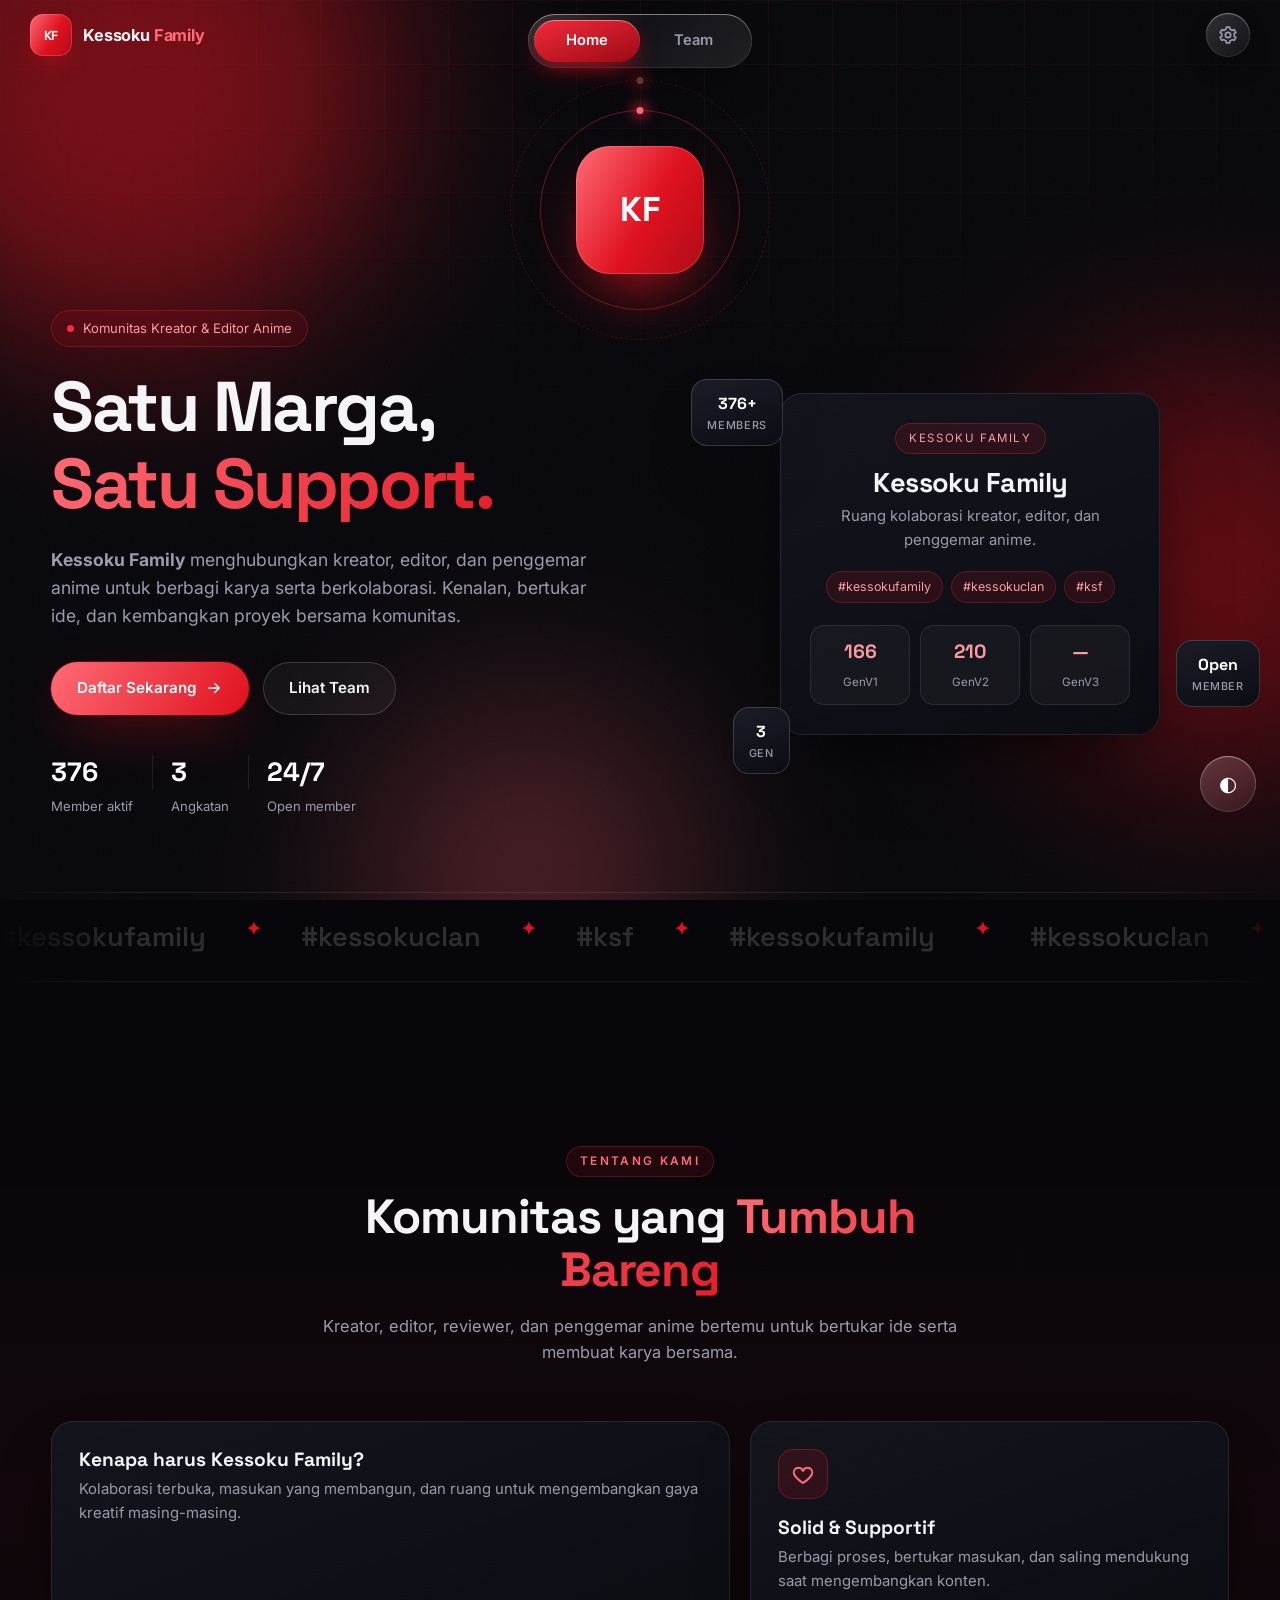
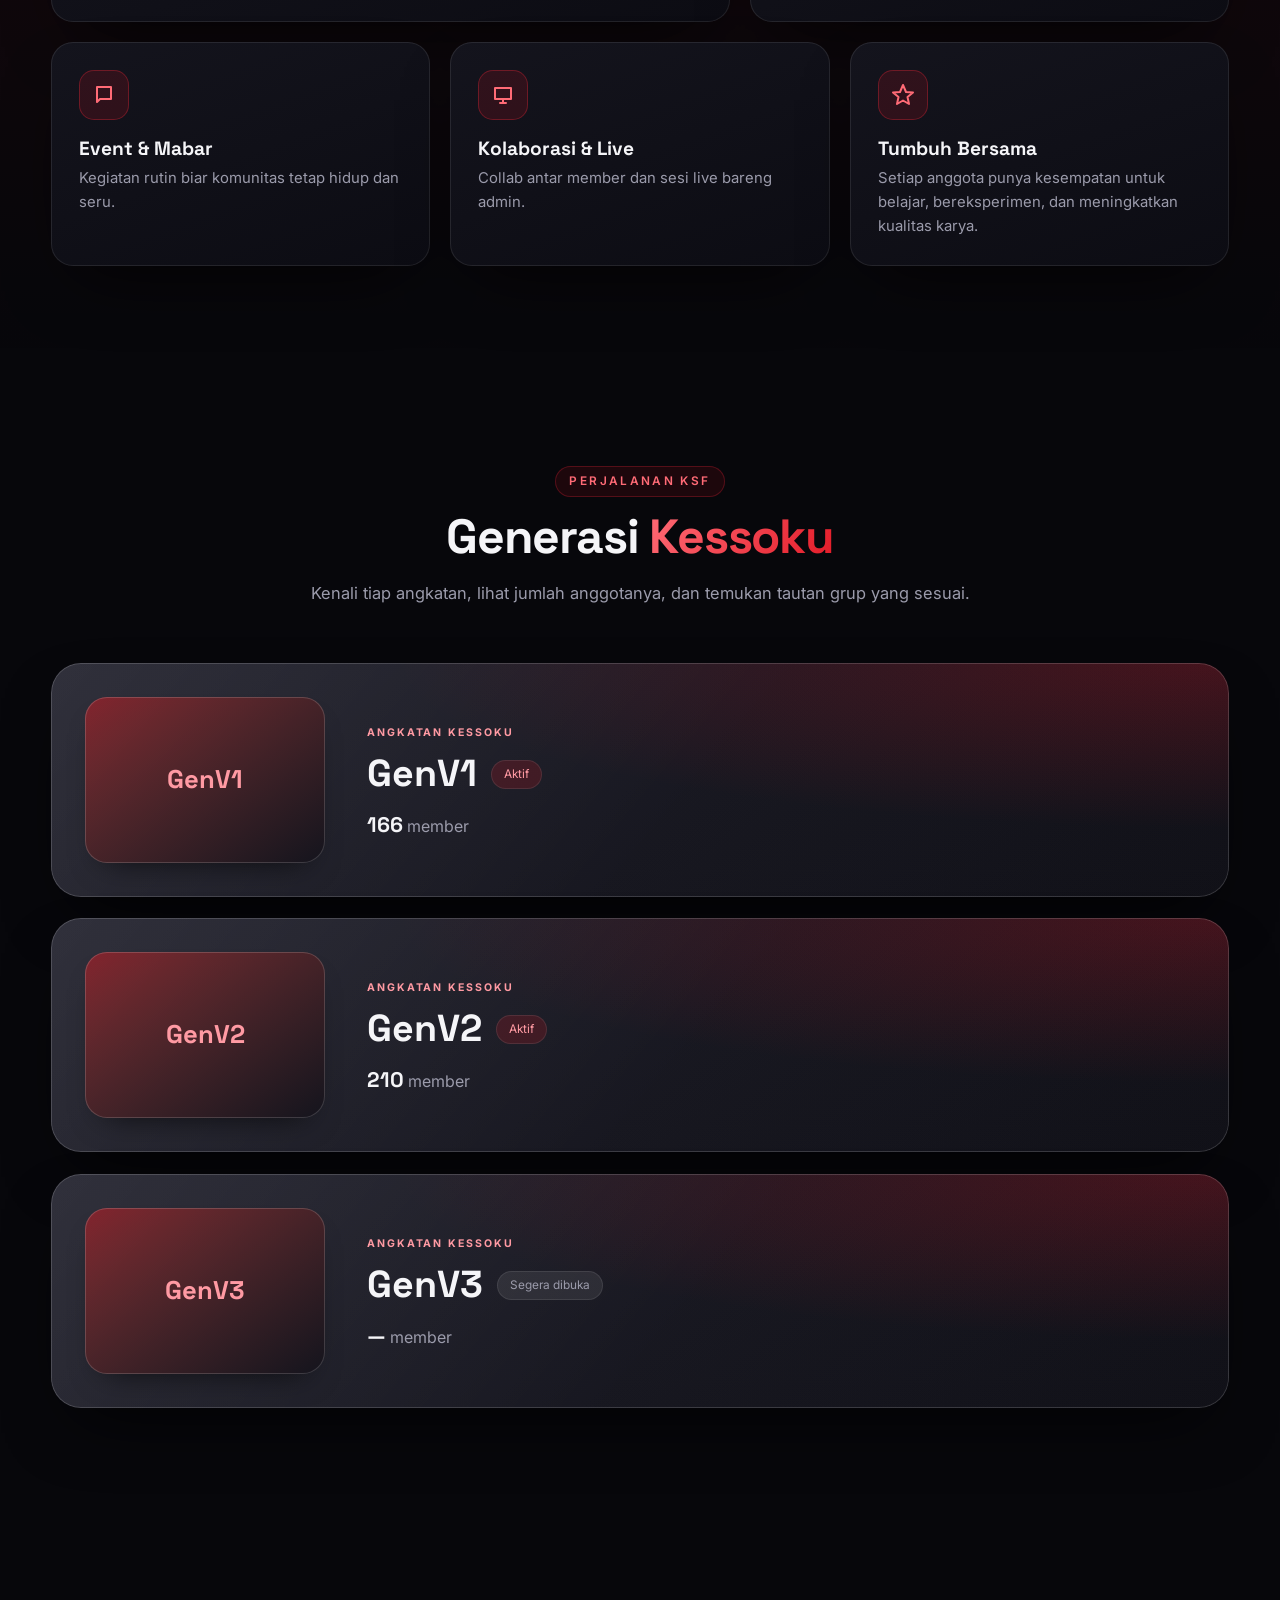
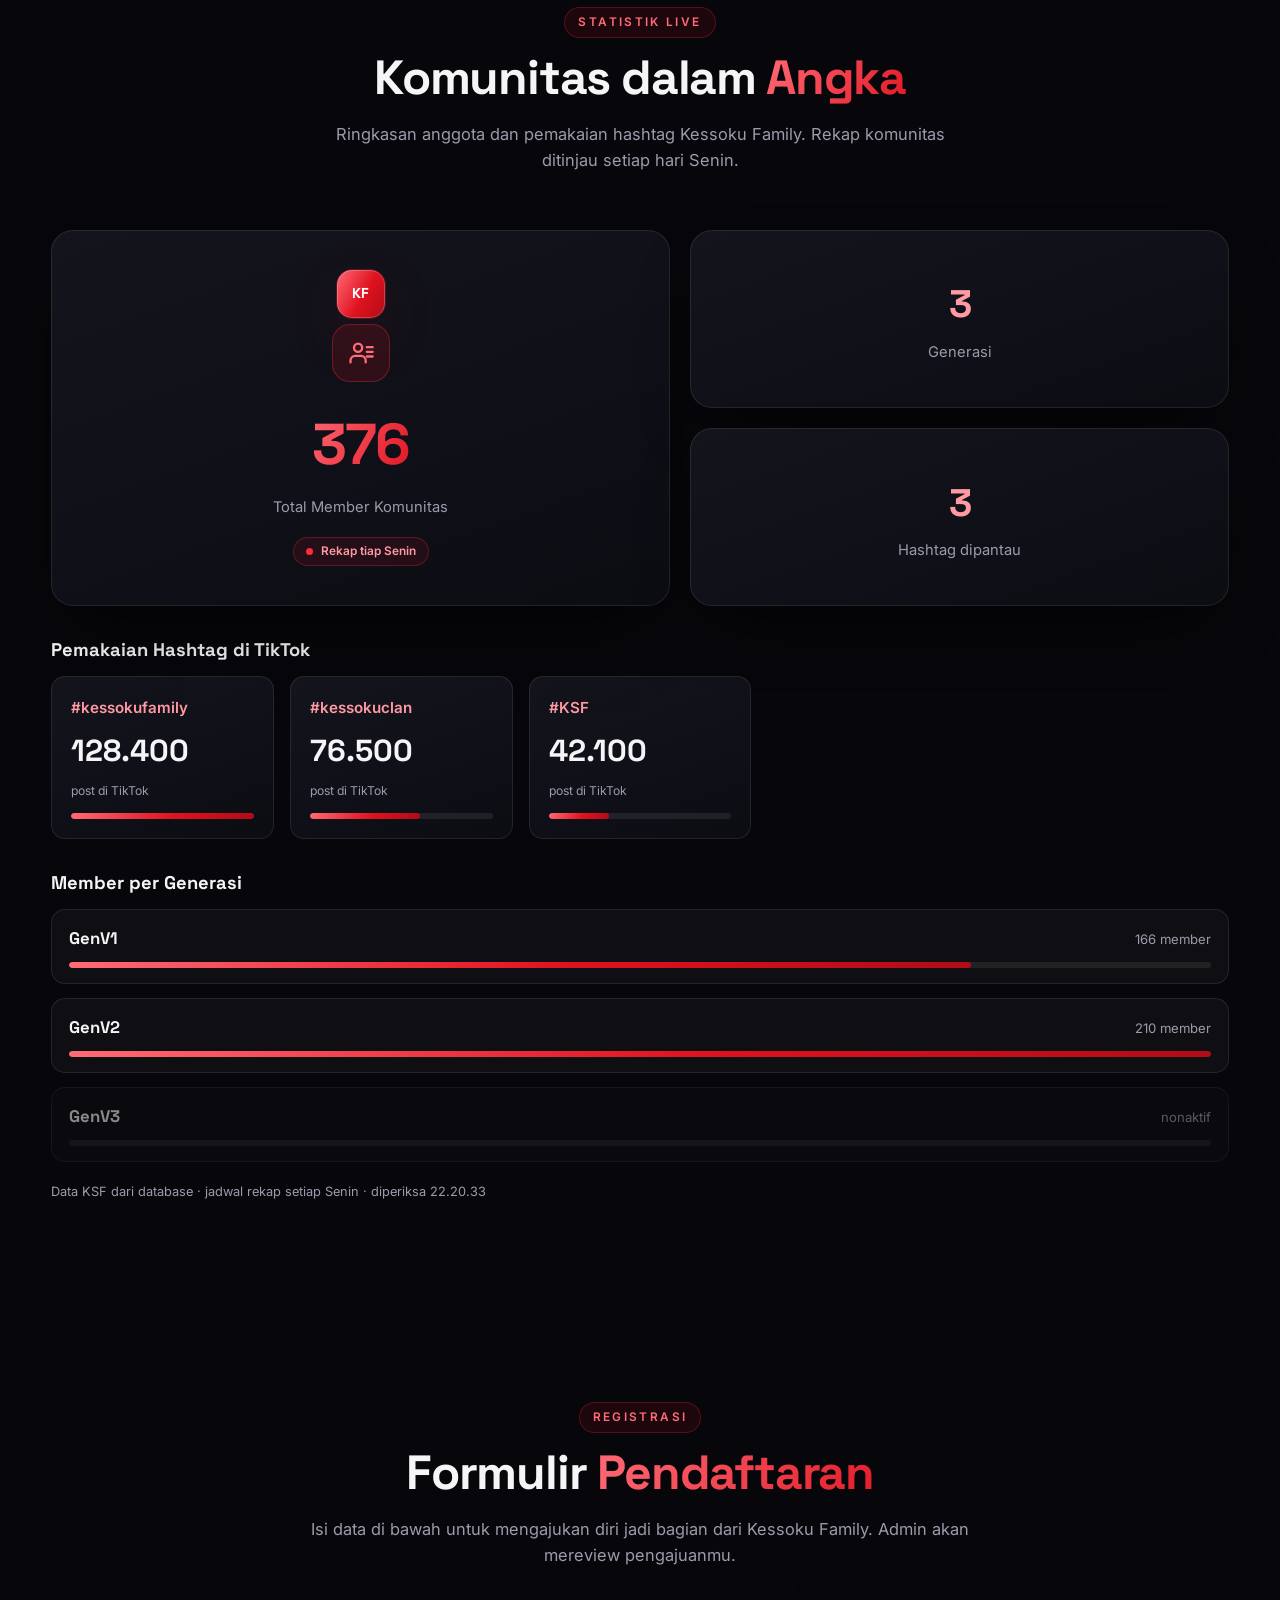
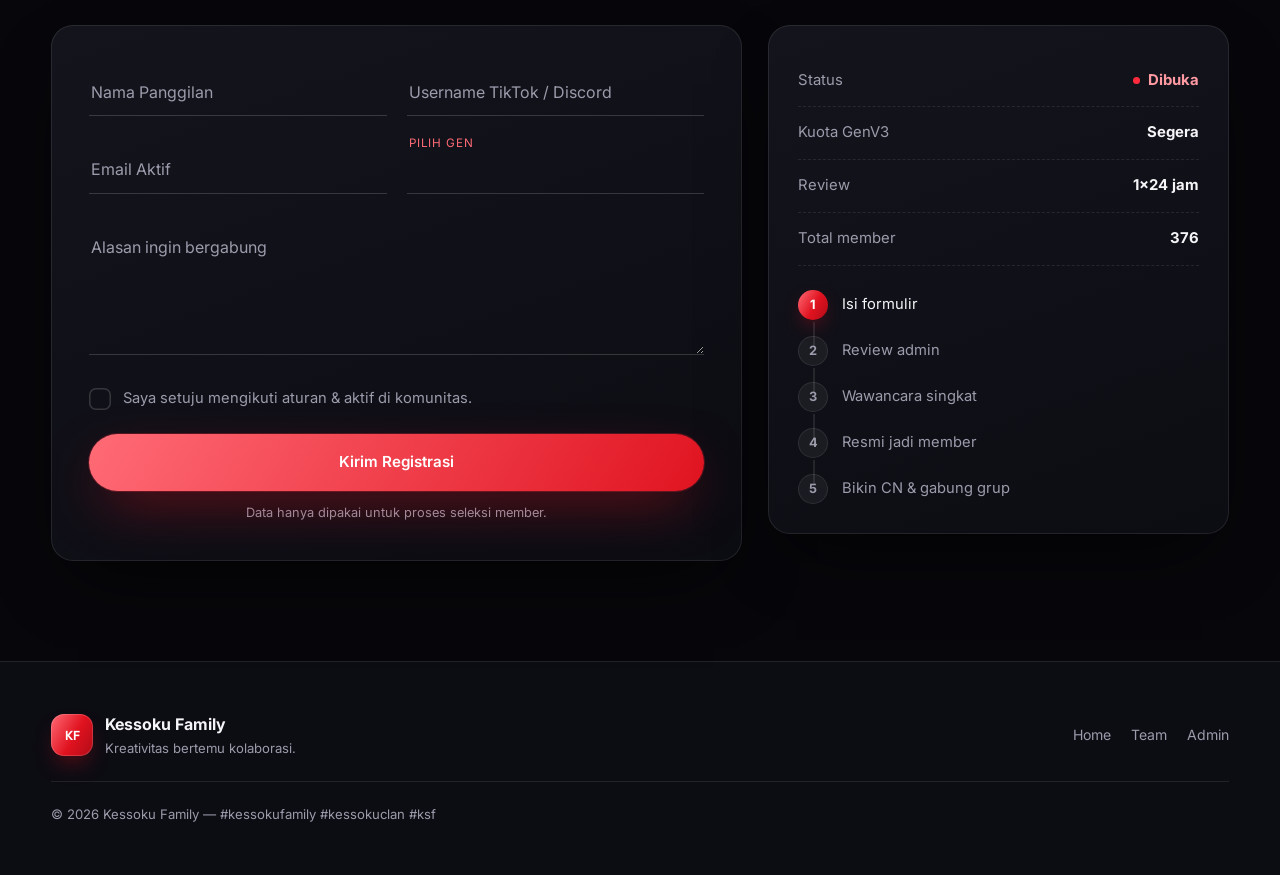
==== commit a1c6b59c: "Add files via upload" ====
--- a/index.html
+++ b/index.html
@@ -49,8 +49,8 @@
           <span class="badge reveal" style="--d:0"><span class="badge__dot"></span> Komunitas Kreator &amp; Editor Anime</span>
           <h1 class="hero__title reveal" style="--d:1">Satu Marga,<br /><span class="gradient-text">Satu Support.</span></h1>
           <p class="hero__desc reveal" style="--d:2">
-            <b>Kessoku Family</b> adalah rumah buat kreator, editor, dan pecinta anime yang saling support.
-            Daftarkan dirimu, temukan teman baru, dan tumbuh bareng di komunitas yang solid.
+            <b>Kessoku Family</b> menghubungkan kreator, editor, dan penggemar anime untuk berbagi karya serta berkolaborasi.
+            Kenalan, bertukar ide, dan kembangkan proyek bersama komunitas.
           </p>
           <div class="hero__cta reveal" style="--d:3">
             <a href="#daftar" class="btn btn--primary" data-scroll data-join>
@@ -70,7 +70,7 @@
           <div class="gcard gcard--ring hero__main tilt">
             <span class="hero__chip">Kessoku Family</span>
             <h3>Kessoku Family</h3>
-            <p>Rumah kreator, editor, dan pecinta anime.</p>
+            <p>Ruang kolaborasi kreator, editor, dan penggemar anime.</p>
             <div class="hero__tags">
               <span class="tag">#kessokufamily</span>
               <span class="tag">#kessokuclan</span>
@@ -96,20 +96,19 @@
         <header class="section__head reveal">
           <span class="eyebrow">Tentang Kami</span>
           <h2 class="section__title">Komunitas yang <span class="gradient-text">Tumbuh Bareng</span></h2>
-          <p class="section__sub">Isinya editor, content creator, reviewer, dan pecinta anime. Fokusnya sederhana: aktif, saling support, dan solid.</p>
+            <p class="section__sub">Kreator, editor, reviewer, dan penggemar anime bertemu untuk bertukar ide serta membuat karya bersama.</p>
         </header>
 
         <div class="bento">
           <article class="gcard gcard--ring span-7 reveal" style="--d:0">
             <h3>Kenapa harus Kessoku Family?</h3>
-            <p>Kami bukan cuma kumpulan nama — tapi tempat kamu berkembang, dapat feedback, dan punya circle yang bikin betah.</p>
-            <div class="gen-row" id="bentoGens" style="margin-top:22px"></div>
+            <p>Kolaborasi terbuka, masukan yang membangun, dan ruang untuk mengembangkan gaya kreatif masing-masing.</p>
           </article>
 
           <article class="gcard span-5 reveal" style="--d:1">
             <div class="feat__icon"><svg viewBox="0 0 24 24"><path d="M12 21s-7-4.5-9-9a4.5 4.5 0 0 1 9-3 4.5 4.5 0 0 1 9 3c-2 4.5-9 9-9 9Z"/></svg></div>
             <h3>Solid &amp; Supportif</h3>
-            <p>Anggota saling bantu, dari editing sampai cara naikin reach konten kamu.</p>
+            <p>Berbagi proses, bertukar masukan, dan saling mendukung saat mengembangkan konten.</p>
           </article>
 
           <article class="gcard span-4 reveal" style="--d:0">
@@ -127,29 +126,46 @@
           <article class="gcard span-4 reveal" style="--d:2">
             <div class="feat__icon"><svg viewBox="0 0 24 24"><path d="M12 2 15 9l7 .5-5.5 4.5L18 21l-6-3.5L6 21l1.5-7L2 9.5 9 9z"/></svg></div>
             <h3>Tumbuh Bersama</h3>
-            <p>Naik level bareng, dari newbie jadi creator jago.</p>
-          </article>
-        </div>
-      </div>
-    </section>
-
-    <!-- STATISTIK KOMUNITAS (real-time) -->
+            <p>Setiap anggota punya kesempatan untuk belajar, bereksperimen, dan meningkatkan kualitas karya.</p>
+          </article>
+        </div>
+      </div>
+    </section>
+
+    <!-- PREVIEW GENERASI -->
+    <section class="section gen-showcase" id="generasi">
+      <div class="container">
+        <header class="section__head reveal">
+          <span class="eyebrow">Perjalanan KSF</span>
+          <h2 class="section__title">Generasi <span class="gradient-text">Kessoku</span></h2>
+          <p class="section__sub">Kenali tiap angkatan, lihat jumlah anggotanya, dan temukan tautan grup yang sesuai.</p>
+        </header>
+        <div class="gen-preview-list" id="generationPreview"></div>
+        <div class="community-links" id="customLinksSection" hidden>
+          <h3 class="stat-sub">Kanal Resmi &amp; Tautan</h3>
+          <div class="custom-link-grid" id="customLinksGrid"></div>
+        </div>
+      </div>
+    </section>
+
+    <!-- STATISTIK KOMUNITAS -->
     <section class="section" id="statistik">
       <div class="container">
         <header class="section__head reveal">
           <span class="eyebrow">Statistik Live</span>
           <h2 class="section__title">Komunitas dalam <span class="gradient-text">Angka</span></h2>
-          <p class="section__sub">Jumlah member dan pemakaian hashtag Kessoku Family di TikTok. Diperbarui otomatis lewat bot/API.</p>
+          <p class="section__sub">Ringkasan anggota dan pemakaian hashtag Kessoku Family. Rekap komunitas ditinjau setiap hari Senin.</p>
         </header>
 
         <div class="stat-hero">
           <article class="gcard gcard--ring stat-big reveal">
+            <span class="stat-big__brand" data-logo data-fallback="KF">KF</span>
             <span class="stat-big__icon" aria-hidden="true">
               <svg viewBox="0 0 24 24"><path d="M16 20v-1.5a4 4 0 0 0-4-4H7a4 4 0 0 0-4 4V20"/><circle cx="9.5" cy="7.5" r="3.5"/><path d="M17 11h5M17 15h5M17 7h5"/></svg>
             </span>
             <b class="stat-num" data-stat="members">0</b>
             <span class="stat-cap">Total Member Komunitas</span>
-            <span class="live" id="liveBadge"><span class="dot"></span> Live update</span>
+            <span class="live" id="liveBadge"><span class="dot"></span> Rekap tiap Senin</span>
           </article>
 
           <div class="stat-mini">
@@ -233,7 +249,7 @@
     <div class="container footer__inner">
       <div class="footer__brand">
         <span class="brand__mark">KF</span>
-        <span><b>Kessoku Family</b><small>Satu marga, satu support.</small></span>
+        <span><b>Kessoku Family</b><small>Kreativitas bertemu kolaborasi.</small></span>
       </div>
       <nav class="footer__links">
         <a href="index.html">Home</a><a href="team.html">Team</a><a href="admin.html">Admin</a>
--- a/style.css
+++ b/style.css
@@ -784,6 +784,258 @@
 /* Baris konfigurasi API/Supabase */
 .add-admin--api { grid-template-columns: 2fr 2fr 1fr auto auto; }
 
+/* Kelola team (halaman Team) */
+.add-team { grid-template-columns: 1.1fr 1.4fr 1.2fr auto; }
+.team-admin-list { display: grid; gap: 12px; }
+.teamrow {
+  display: flex; align-items: center; gap: 12px; padding: 11px 14px; border-radius: var(--radius-sm);
+  background: rgba(255,255,255,.035); box-shadow: inset 0 0 0 1px var(--line);
+  transition: box-shadow .3s, transform .3s var(--ease);
+  animation: accIn .5s var(--ease) both; animation-delay: calc(var(--d, 0) * 55ms);
+}
+.teamrow:hover { transform: translateY(-2px); box-shadow: inset 0 0 0 1px rgba(255,43,61,.35); }
+.teamrow__avatar {
+  width: 40px; height: 40px; flex: none; border-radius: 12px; display: grid; place-items: center;
+  font-family: 'Space Grotesk', sans-serif; font-size: 1.05rem; font-weight: 700; color: #fff;
+  background: linear-gradient(150deg, var(--red-500), var(--red-700));
+  box-shadow: inset 0 0 0 1px rgba(255,255,255,.16);
+}
+.teamrow__info { flex: 1; min-width: 0; }
+.teamrow__info b { display: block; font-family: 'Space Grotesk', sans-serif; font-size: 1rem; }
+.teamrow__info small { color: var(--muted); font-size: .74rem; }
+.teamrow__role {
+  flex: none; width: 240px; max-width: 46%; padding: 10px 13px; border-radius: 10px; border: 0;
+  font-family: 'Space Grotesk', sans-serif; font-size: .92rem; color: #fff;
+  background: rgba(255,255,255,.05); box-shadow: inset 0 0 0 1px var(--line); outline: none;
+  transition: box-shadow .3s, transform .3s var(--ease);
+}
+.teamrow__role::placeholder { color: var(--muted); }
+.teamrow__role:focus { box-shadow: inset 0 0 0 1px rgba(255,43,61,.6); transform: translateY(-1px); }
+@media (max-width: 720px) {
+  .teamrow { flex-wrap: wrap; }
+  .teamrow__role { width: 100%; max-width: none; order: 3; }
+  .teamrow .icon-btn--danger { order: 4; margin-left: auto; }
+}
+
+/* ---------- Preview gen, team, tautan, dan tema ---------- */
+body[data-theme="blue"] {
+  --red-300: #a4d7ff; --red-400: #58b6ff; --red-500: #2185e8;
+  --red-600: #0960bf; --red-700: #083c8d; --red-900: #0b244a;
+  --bg: #070b15; --bg-2: #0b1220; --surface: #111b2b; --surface-2: #17253a;
+  --grad: linear-gradient(120deg, var(--red-400), var(--red-600) 55%, var(--red-700));
+  --glow-red: 0 0 0 1px rgba(33,133,232,.28), 0 20px 55px -16px rgba(9,96,191,.62);
+}
+body[data-theme="pink"] {
+  --red-300: #ffb0d3; --red-400: #ff77b3; --red-500: #ee3f8a;
+  --red-600: #c02168; --red-700: #8b1748; --red-900: #4a102d;
+  --bg: #120811; --bg-2: #1a0d18; --surface: #241321; --surface-2: #32182b;
+  --grad: linear-gradient(120deg, var(--red-400), var(--red-600) 55%, var(--red-700));
+  --glow-red: 0 0 0 1px rgba(238,63,138,.28), 0 20px 55px -16px rgba(192,33,104,.62);
+}
+body[data-theme="yellow"] {
+  --red-300: #fff0a6; --red-400: #ffdc64; --red-500: #eebd2d;
+  --red-600: #c08a0a; --red-700: #835f0b; --red-900: #40300c;
+  --bg: #100e08; --bg-2: #181408; --surface: #221c0d; --surface-2: #302510;
+  --grad: linear-gradient(120deg, var(--red-400), var(--red-600) 55%, var(--red-700));
+  --glow-red: 0 0 0 1px rgba(238,189,45,.28), 0 20px 55px -16px rgba(192,138,10,.62);
+}
+body[data-theme="blue"] .grid-lines,
+body[data-theme="pink"] .grid-lines,
+body[data-theme="yellow"] .grid-lines {
+  background-image:
+    linear-gradient(color-mix(in srgb, var(--red-500), transparent 93%) 1px, transparent 1px),
+    linear-gradient(90deg, color-mix(in srgb, var(--red-500), transparent 93%) 1px, transparent 1px);
+}
+body[data-theme="blue"] .orb--3,
+body[data-theme="pink"] .orb--3,
+body[data-theme="yellow"] .orb--3 { background: var(--red-300); }
+body[data-theme="blue"], body[data-theme="pink"], body[data-theme="yellow"] {
+  background:
+    radial-gradient(ellipse at 50% -12%, color-mix(in srgb, var(--red-600), transparent 78%), transparent 55%),
+    var(--bg);
+}
+body[data-theme="blue"] .dock__pill,
+body[data-theme="pink"] .dock__pill,
+body[data-theme="yellow"] .dock__pill { background: var(--grad); box-shadow: var(--glow-red), inset 0 1px 0 rgba(255,255,255,.42); }
+body[data-theme="blue"] .scroll-progress,
+body[data-theme="pink"] .scroll-progress,
+body[data-theme="yellow"] .scroll-progress { box-shadow: var(--glow-red); }
+body[data-theme="blue"] .gear.is-active,
+body[data-theme="pink"] .gear.is-active,
+body[data-theme="yellow"] .gear.is-active { box-shadow: inset 0 0 0 1px var(--red-500), var(--glow-red); }
+body[data-theme="blue"] .btn--primary:hover,
+body[data-theme="pink"] .btn--primary:hover,
+body[data-theme="yellow"] .btn--primary:hover { box-shadow: var(--glow-red); }
+body[data-theme="blue"] .stat-big__icon,
+body[data-theme="pink"] .stat-big__icon,
+body[data-theme="yellow"] .stat-big__icon,
+body[data-theme="blue"] .live,
+body[data-theme="pink"] .live,
+body[data-theme="yellow"] .live {
+  background: color-mix(in srgb, var(--red-600), transparent 84%);
+  box-shadow: inset 0 0 0 1px color-mix(in srgb, var(--red-400), transparent 58%);
+}
+body[data-theme="blue"] .tagstat:hover,
+body[data-theme="pink"] .tagstat:hover,
+body[data-theme="yellow"] .tagstat:hover,
+body[data-theme="blue"] .genrow:hover,
+body[data-theme="pink"] .genrow:hover,
+body[data-theme="yellow"] .genrow:hover,
+body[data-theme="blue"] .teamrow:hover,
+body[data-theme="pink"] .teamrow:hover,
+body[data-theme="yellow"] .teamrow:hover {
+  box-shadow: inset 0 0 0 1px color-mix(in srgb, var(--red-400), transparent 38%), var(--glow-red);
+}
+
+.founders { grid-template-columns: 1fr; gap: 20px; }
+.profile {
+  display: flex; align-items: center; gap: clamp(22px, 5vw, 56px); min-height: 270px;
+  padding: clamp(24px, 5vw, 54px); text-align: left;
+  background:
+    radial-gradient(ellipse at 8% 50%, color-mix(in srgb, var(--red-600), transparent 72%), transparent 42%),
+    linear-gradient(130deg, rgba(255,255,255,.07), rgba(255,255,255,.015) 58%),
+    linear-gradient(160deg, var(--surface), var(--bg-2));
+}
+.profile__visual { position: relative; flex: 0 0 clamp(130px, 22vw, 220px); }
+.profile__visual .avatar {
+  width: 100%; height: auto; aspect-ratio: 1; margin: 0; border-radius: 28px;
+  box-shadow: 0 24px 55px -24px color-mix(in srgb, var(--red-600), transparent 20%), inset 0 0 0 1px rgba(255,255,255,.22);
+}
+.profile__stamp {
+  position: absolute; left: 12px; bottom: 12px; padding: 6px 10px; border-radius: 999px;
+  color: #fff; font-size: .62rem; letter-spacing: .12em; font-weight: 700;
+  background: rgba(7,8,14,.62); backdrop-filter: blur(12px); box-shadow: inset 0 0 0 1px rgba(255,255,255,.22);
+}
+.profile__content { position: relative; z-index: 1; max-width: 650px; }
+.profile__content h3 { display: flex; align-items: center; gap: 8px; margin: 2px 0 14px; font-size: clamp(1.7rem, 4vw, 2.7rem); }
+.profile .person__role { margin: 0; color: var(--red-300); font-size: .73rem; letter-spacing: .16em; }
+.profile p { font-size: clamp(.95rem, 1.5vw, 1.08rem); line-height: 1.75; }
+.profile__signature { display: inline-block; margin-top: 24px; color: var(--red-300); font-size: .68rem; font-weight: 700; letter-spacing: .18em; }
+.profile__badge { z-index: 2; }
+.profile--owner, .profile--lead { background-color: var(--surface); }
+.stat-big__brand {
+  display: grid; place-items: center; width: 48px; height: 48px; overflow: hidden; border-radius: 15px;
+  color: #fff; font-family: 'Space Grotesk', sans-serif; font-weight: 700; font-size: .9rem;
+  background: var(--grad); box-shadow: var(--glow-red), inset 0 0 0 1px rgba(255,255,255,.2);
+}
+.verified-badge {
+  display: inline-grid; place-items: center; width: 20px; height: 20px; flex: none; border-radius: 50%;
+  color: #fff; background: #2698ff; box-shadow: 0 0 16px rgba(38,152,255,.48);
+}
+.verified-badge svg { width: 13px; height: 13px; fill: none; stroke: currentColor; stroke-width: 2.5; stroke-linecap: round; stroke-linejoin: round; }
+.team-grid { grid-template-columns: 1fr; gap: 14px; }
+.mcard {
+  display: flex; align-items: center; gap: 20px; min-height: 118px; padding: 16px 22px; text-align: left;
+  background:
+    linear-gradient(105deg, color-mix(in srgb, var(--red-600), transparent 80%), transparent 48%),
+    linear-gradient(150deg, rgba(255,255,255,.07), rgba(255,255,255,.018)),
+    linear-gradient(160deg, var(--surface), var(--bg-2));
+}
+.mcard__photo { flex: none; }
+.mcard .avatar { width: 78px; height: 78px; margin: 0; border-radius: 20px; }
+.mcard__info { position: relative; z-index: 1; min-width: 0; flex: 1; }
+.mcard__info b { display: flex; align-items: center; gap: 7px; font-size: 1.12rem; }
+.mcard__info > span { display: block; margin-top: 3px; color: var(--red-300); font-size: .86rem; }
+.mcard__info small { display: block; margin-top: 5px; color: var(--muted); font-size: .72rem; }
+.mcard__mark {
+  flex: none; display: grid; place-items: center; width: 54px; height: 54px; border-radius: 50%;
+  color: var(--red-300); font-family: 'Space Grotesk', sans-serif; font-weight: 700; font-size: .7rem;
+  background: rgba(255,255,255,.05); box-shadow: inset 0 0 0 1px var(--line-2);
+}
+.gen-preview-list { display: grid; gap: 22px; }
+.gen-preview {
+  display: grid; grid-template-columns: minmax(150px, 240px) 1fr; align-items: center; gap: clamp(20px, 4vw, 42px);
+  min-height: 225px; padding: clamp(18px, 3.5vw, 34px); border-radius: 30px; overflow: hidden;
+  background:
+    radial-gradient(ellipse at 100% 0%, color-mix(in srgb, var(--red-600), transparent 76%), transparent 50%),
+    linear-gradient(130deg, rgba(255,255,255,.09), rgba(255,255,255,.02) 54%),
+    linear-gradient(145deg, var(--surface-2), var(--bg-2));
+  box-shadow: var(--shadow), inset 0 0 0 1px var(--line-2);
+  transition: transform .45s var(--ease), box-shadow .45s var(--ease);
+  animation: accIn .55s var(--ease) both; animation-delay: calc(var(--d, 0) * 70ms);
+}
+.gen-preview:hover { transform: translateY(-4px); box-shadow: var(--shadow), inset 0 0 0 1px color-mix(in srgb, var(--red-400), transparent 40%); }
+.gen-preview__photo {
+  width: 100%; aspect-ratio: 1.45; display: grid; place-items: center; overflow: hidden; border-radius: 22px;
+  color: var(--red-300); font-family: 'Space Grotesk', sans-serif; font-size: 1.6rem; font-weight: 700;
+  background: linear-gradient(145deg, color-mix(in srgb, var(--red-600), transparent 52%), var(--surface));
+  box-shadow: inset 0 0 0 1px var(--line-2), 0 16px 32px -20px rgba(0,0,0,.8);
+}
+.gen-preview__photo img { width: 100%; height: 100%; object-fit: cover; }
+.gen-preview__body { min-width: 0; }
+.gen-preview__eyebrow { color: var(--red-300); font-size: .66rem; font-weight: 700; letter-spacing: .18em; }
+.gen-preview__title { display: flex; align-items: center; flex-wrap: wrap; gap: 14px; margin: 10px 0 13px; }
+.gen-preview__title h3 { font-size: clamp(1.55rem, 3vw, 2.35rem); }
+.gen-state { padding: 5px 13px; border-radius: 999px; color: var(--muted); font-size: .74rem; background: rgba(255,255,255,.08); box-shadow: inset 0 0 0 1px var(--line); }
+.gen-state.is-active { color: var(--red-300); background: color-mix(in srgb, var(--red-600), transparent 82%); }
+.gen-preview__body p { color: var(--muted); font-size: 1rem; }
+.gen-preview__body p b { color: var(--text); font-family: 'Space Grotesk', sans-serif; font-size: 1.32rem; }
+.gen-preview__link { display: inline-flex; align-items: center; gap: 8px; margin-top: 14px; color: var(--red-300); font-size: .86rem; font-weight: 600; }
+.gen-preview__link:hover { color: var(--text); }
+.community-links { margin-top: 52px; }
+.custom-link-grid { display: grid; gap: 12px; }
+.custom-link-bar {
+  display: flex; align-items: center; gap: 17px; min-height: 86px; padding: 13px 20px; border-radius: 24px;
+  background: linear-gradient(110deg, rgba(255,255,255,.09), rgba(255,255,255,.025)), var(--surface);
+  box-shadow: inset 0 0 0 1px var(--line-2); transition: transform .35s var(--ease), box-shadow .35s;
+}
+.custom-link-bar:hover { transform: translateY(-3px); box-shadow: inset 0 0 0 1px var(--red-400), var(--glow-red); }
+.custom-link-bar__photo {
+  display: grid; place-items: center; width: 58px; height: 58px; flex: none; overflow: hidden; border-radius: 17px;
+  color: #fff; font-weight: 700; background: var(--grad);
+}
+.custom-link-bar__photo img { width: 100%; height: 100%; object-fit: cover; }
+.custom-link-bar b { min-width: 0; flex: 1; font-family: 'Space Grotesk', sans-serif; font-size: 1.06rem; }
+.custom-link-bar__arrow { color: var(--red-300); font-size: 1.25rem; }
+.genrow-admin__photo, .custom-link-admin-row__photo {
+  display: grid; place-items: center; width: 48px; height: 48px; flex: none; overflow: hidden; border-radius: 13px;
+  color: var(--red-300); font-family: 'Space Grotesk', sans-serif; font-weight: 700;
+  background: linear-gradient(145deg, color-mix(in srgb, var(--red-600), transparent 44%), var(--surface));
+  box-shadow: inset 0 0 0 1px var(--line-2);
+}
+.genrow-admin__photo img, .custom-link-admin-row__photo img { width: 100%; height: 100%; object-fit: cover; }
+.gen-photo-upload { cursor: pointer; }
+.gen-photo-remove { width: 38px; height: 38px; padding: 0; color: var(--muted); font-size: 1.1rem; }
+.add-custom-link { grid-template-columns: 1fr 1.5fr auto; }
+.custom-link-admin-list { display: grid; gap: 10px; }
+.custom-link-admin-row {
+  display: grid; grid-template-columns: 48px minmax(140px, 1fr) minmax(180px, 1.5fr) auto auto;
+  align-items: center; gap: 12px; padding: 12px; border-radius: var(--radius-sm);
+  background: rgba(255,255,255,.035); box-shadow: inset 0 0 0 1px var(--line);
+}
+.custom-link-admin-row > input {
+  width: 100%; min-width: 0; padding: 10px 12px; border: 0; border-radius: 10px; outline: none;
+  color: var(--text); background: rgba(255,255,255,.05); box-shadow: inset 0 0 0 1px var(--line);
+}
+.custom-link-admin-row > input:focus { box-shadow: inset 0 0 0 1px var(--red-400); }
+.theme-switcher { position: fixed; right: 24px; bottom: 88px; z-index: 140; display: grid; justify-items: end; gap: 10px; }
+.theme-switcher__toggle {
+  display: grid; place-items: center; width: 56px; height: 56px; border: 0; border-radius: 50%; cursor: pointer;
+  color: #fff; font-size: 1.3rem; background: linear-gradient(145deg, rgba(255,255,255,.2), rgba(255,255,255,.06));
+  backdrop-filter: blur(20px) saturate(170%); box-shadow: inset 0 1px 0 rgba(255,255,255,.35), inset 0 0 0 1px var(--line-2), var(--shadow);
+  transition: transform .35s var(--ease), box-shadow .35s;
+}
+.theme-switcher__toggle:hover { transform: rotate(-12deg) scale(1.05); box-shadow: var(--glow-red); }
+.theme-picker {
+  display: flex; gap: 9px; padding: 10px; border-radius: 999px; background: rgba(20,20,28,.72);
+  backdrop-filter: blur(20px) saturate(170%); box-shadow: inset 0 1px 0 rgba(255,255,255,.26), inset 0 0 0 1px var(--line-2), 0 18px 44px -20px #000;
+  animation: accIn .24s var(--ease) both;
+}
+.theme-picker[hidden] { display: none; }
+.theme-swatch { width: 30px; height: 30px; border: 2px solid rgba(255,255,255,.5); border-radius: 50%; cursor: pointer; transition: transform .25s var(--ease); }
+.theme-swatch:hover { transform: scale(1.18); }
+.theme-swatch--red { background: linear-gradient(135deg, #ff6b76, #b00c17); }
+.theme-swatch--blue { background: linear-gradient(135deg, #58b6ff, #083c8d); }
+.theme-swatch--pink { background: linear-gradient(135deg, #ff77b3, #8b1748); }
+.theme-swatch--yellow { background: linear-gradient(135deg, #ffdc64, #835f0b); }
+.theme-notice {
+  position: fixed; z-index: 150; top: 82px; left: 50%; padding: 11px 20px; border-radius: 999px;
+  color: var(--text); background: rgba(25,25,34,.72); backdrop-filter: blur(20px);
+  box-shadow: inset 0 1px 0 rgba(255,255,255,.24), inset 0 0 0 1px var(--line-2), 0 16px 38px -18px #000;
+  opacity: 0; transform: translate(-50%, -12px); pointer-events: none; transition: opacity .3s, transform .4s var(--ease);
+}
+.theme-notice.is-show { opacity: 1; transform: translate(-50%, 0); }
+
 /* Input jumlah hashtag (isi manual) */
 .tagrow-admin__num {
   flex: none; width: 134px; padding: 9px 12px; border-radius: 10px; border: 0;
@@ -827,6 +1079,31 @@
   .cnbar__no { grid-column: 1 / -1; }
   .footer__inner { flex-direction: column; align-items: flex-start; }
 }
+@media (max-width: 720px) {
+  .profile { flex-direction: column; gap: 22px; text-align: center; }
+  .profile__visual { flex-basis: auto; width: min(210px, 72vw); }
+  .profile__content h3 { justify-content: center; }
+  .profile__signature { margin-top: 16px; }
+  .mcard { gap: 14px; padding: 14px; }
+  .mcard .avatar { width: 64px; height: 64px; border-radius: 17px; }
+  .mcard__mark { display: none; }
+  .gen-preview { grid-template-columns: 1fr; gap: 18px; }
+  .gen-preview__photo { max-height: 230px; aspect-ratio: 16 / 9; }
+  .genrow-admin { gap: 9px; }
+  .genrow-admin__fields { order: 5; }
+  .genrow-admin .gen-photo-upload { order: 6; }
+  .genrow-admin .gen-photo-remove { order: 7; }
+  .genrow-admin [data-act="del"] { order: 8; }
+  .custom-link-admin-row { grid-template-columns: 44px minmax(0, 1fr) auto; gap: 9px; }
+  .custom-link-admin-row__photo { width: 44px; height: 44px; }
+  .custom-link-admin-row > input[data-custom-field="title"] { grid-column: 2; }
+  .custom-link-admin-row > input[data-custom-field="url"] { grid-column: 1 / 3; }
+  .custom-link-admin-row > label { grid-column: 2; }
+  .custom-link-admin-row > button { grid-column: 3; grid-row: 2; }
+  .theme-switcher { right: 16px; bottom: 82px; }
+  .theme-switcher__toggle { width: 50px; height: 50px; }
+  .theme-notice { top: 70px; width: max-content; max-width: calc(100vw - 30px); }
+}
 
 /* ---------- 19. Accessibility ---------- */
 @media (prefers-reduced-motion: reduce) {
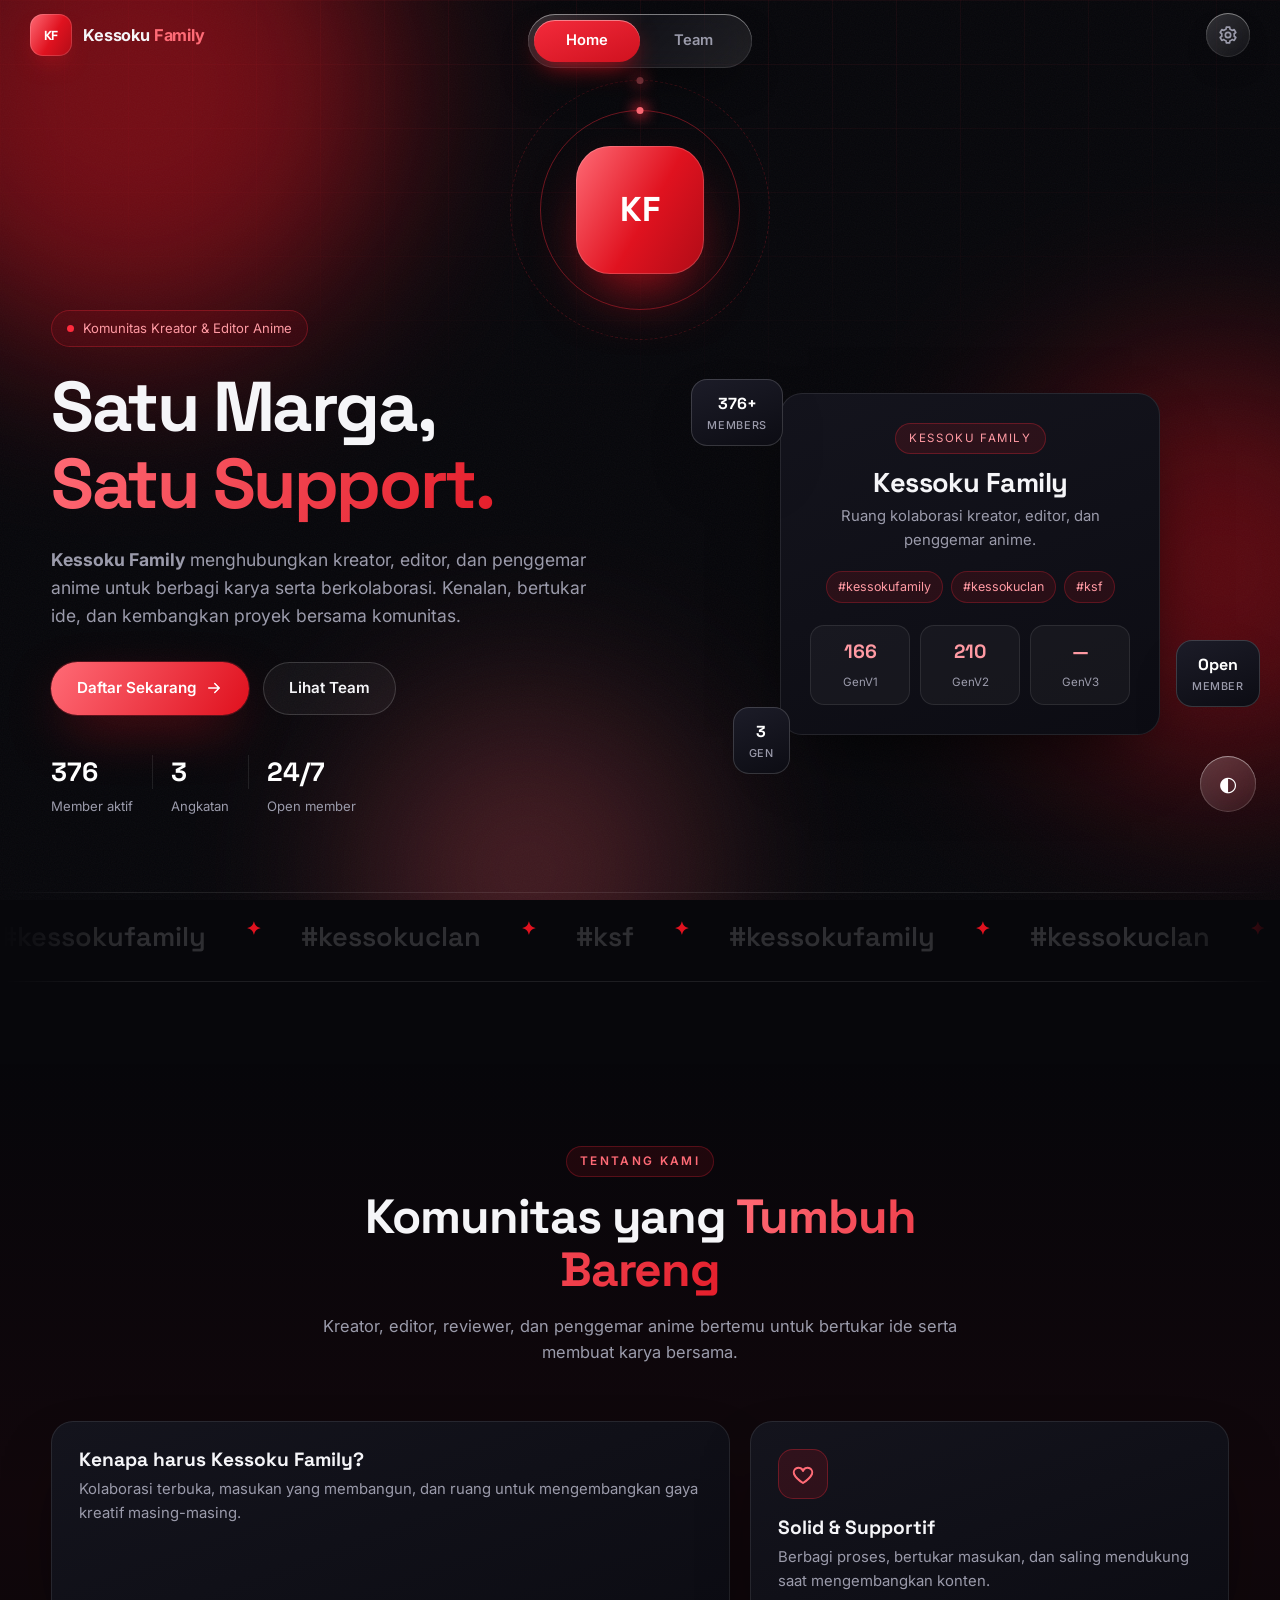
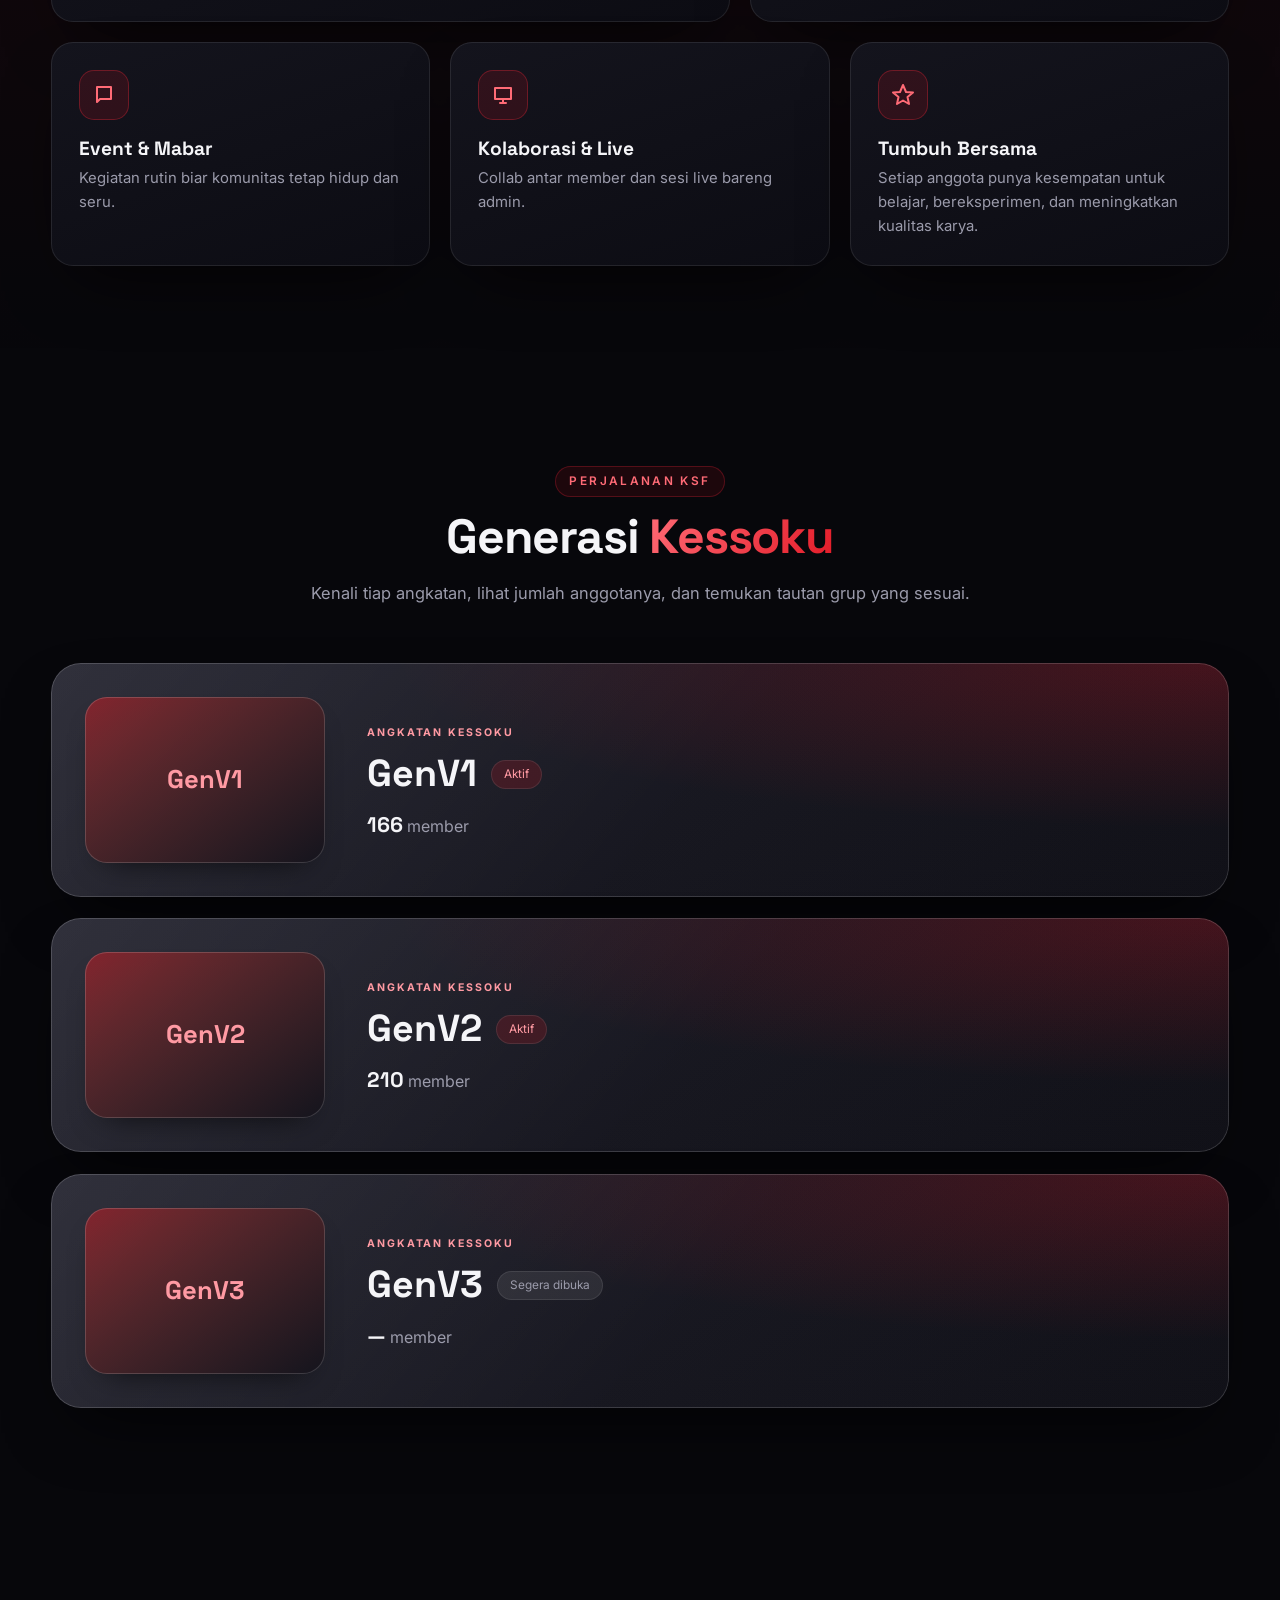
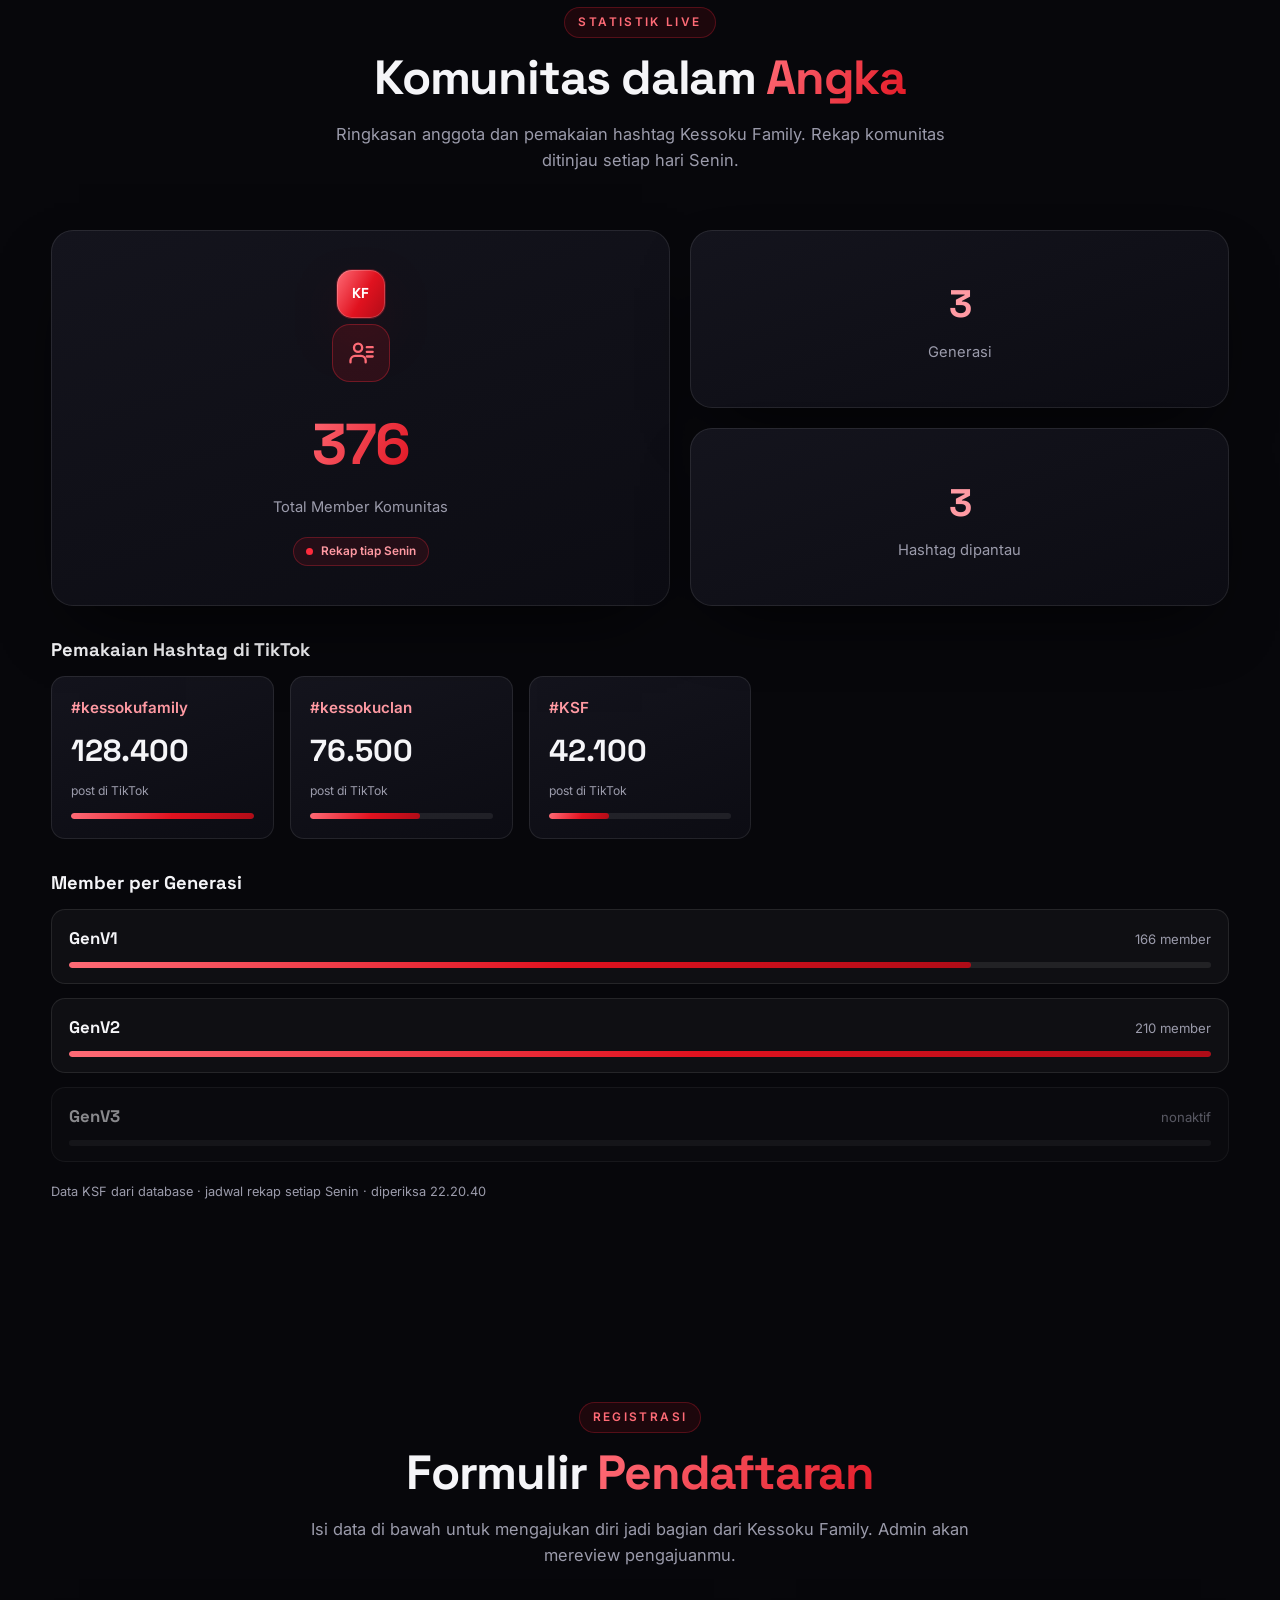
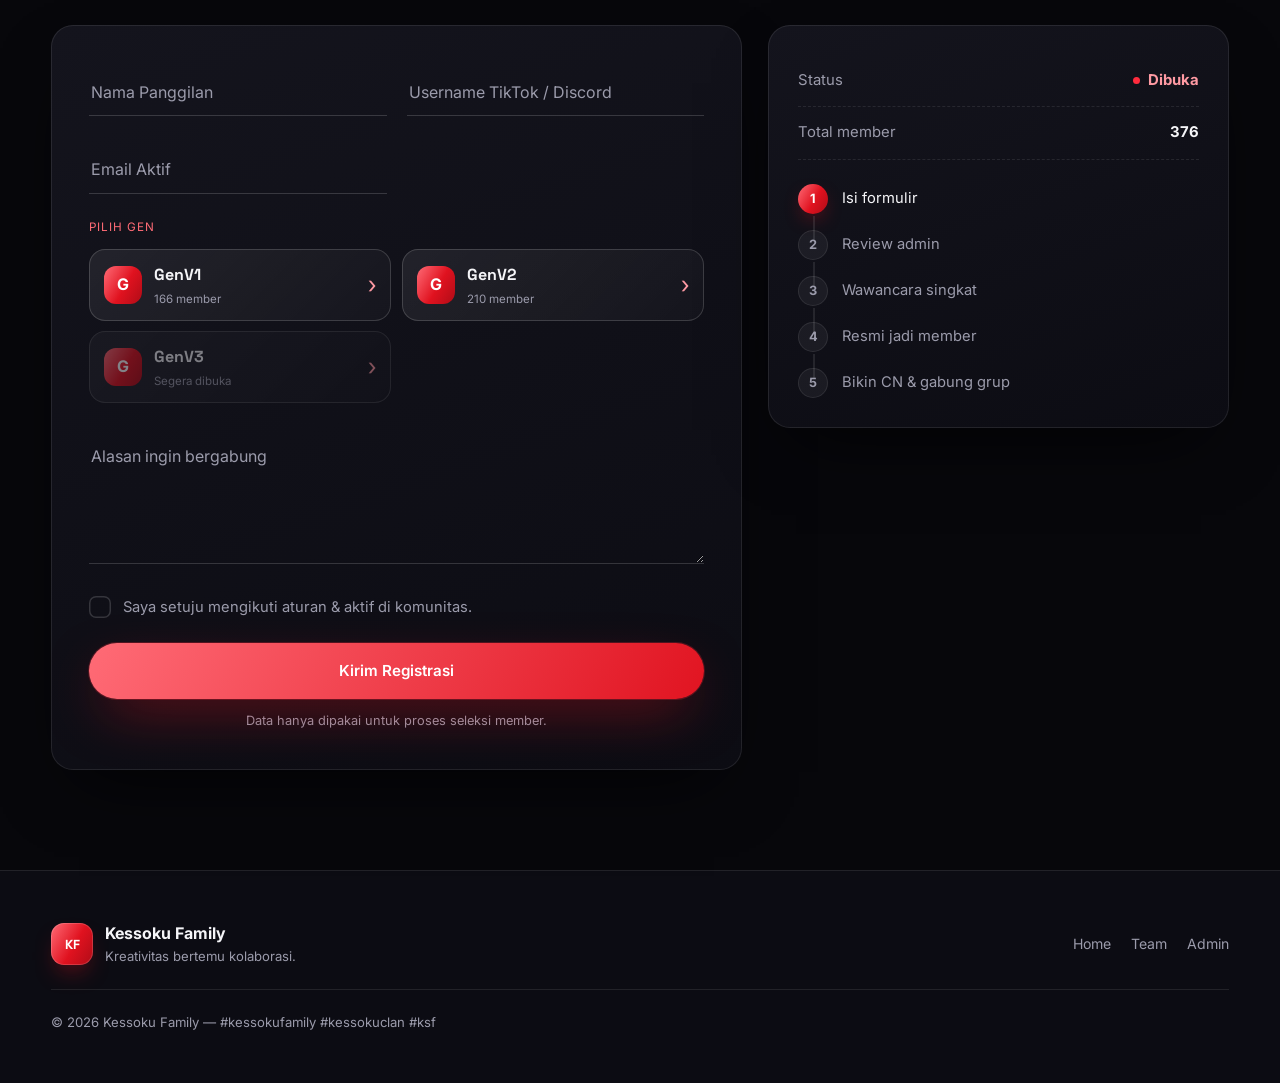
==== commit 048963e4: "Add files via upload" ====
--- a/index.html
+++ b/index.html
@@ -210,9 +210,10 @@
             <div class="field">
               <input type="email" id="email" placeholder=" " required /><label for="email">Email Aktif</label><span class="field__line"></span>
             </div>
-            <div class="field">
-              <select id="gen" required></select>
-              <label for="gen" class="label--static">Pilih Gen</label><span class="field__line"></span>
+            <div class="field field--full gen-select-field">
+              <input type="hidden" id="gen" required>
+              <span class="label--static gen-picker-label">Pilih Gen</span>
+              <div class="gen-picker" id="genPicker" role="group" aria-label="Pilih generasi untuk pendaftaran"></div>
             </div>
             <div class="field field--full">
               <textarea id="alasan" rows="4" placeholder=" " required></textarea><label for="alasan">Alasan ingin bergabung</label><span class="field__line"></span>
@@ -229,8 +230,6 @@
 
           <aside class="panel gcard reveal" style="--d:1">
             <div class="panel__row"><span>Status</span><b class="ok"><span class="badge__dot"></span> Dibuka</b></div>
-            <div class="panel__row"><span>Kuota GenV3</span><b>Segera</b></div>
-            <div class="panel__row"><span>Review</span><b>1×24 jam</b></div>
             <div class="panel__row"><span>Total member</span><b data-stat="members">0</b></div>
             <div class="panel__steps">
               <div class="step is-done"><i>1</i><span>Isi formulir</span></div>
--- a/style.css
+++ b/style.css
@@ -14,6 +14,8 @@
   --red-600: #e0121f;
   --red-700: #b00c17;
   --red-900: #4d050b;
+  --red-rgb-500: 255, 43, 61;
+  --red-rgb-600: 224, 18, 31;
 
   --bg: #07070b;
   --bg-2: #0c0c13;
@@ -31,7 +33,7 @@
   --radius: 22px;
   --radius-sm: 14px;
   --shadow: 0 30px 70px -28px rgba(0, 0, 0, .85);
-  --glow-red: 0 0 0 1px rgba(255, 43, 61, .25), 0 20px 55px -16px rgba(224, 18, 31, .65);
+  --glow-red: 0 0 0 1px rgba(var(--red-rgb-500), .25), 0 20px 55px -16px rgba(var(--red-rgb-600), .65);
 
   --ease: cubic-bezier(.22, 1, .36, 1);
   --ease-out: cubic-bezier(.16, 1, .3, 1);
@@ -60,13 +62,13 @@
   animation: gradShift 7s ease-in-out infinite;
 }
 .section { position: relative; padding: 100px 0; }
-.section--alt { background: linear-gradient(180deg, transparent, rgba(224, 18, 31, .05), transparent); }
+.section--alt { background: linear-gradient(180deg, transparent, rgba(var(--red-rgb-600), .05), transparent); }
 
 .section__head { max-width: 660px; margin: 0 auto 56px; text-align: center; }
 .eyebrow {
   display: inline-block; margin-bottom: 14px; padding: 6px 14px; border-radius: 999px;
   font-size: .74rem; font-weight: 600; letter-spacing: .2em; text-transform: uppercase;
-  color: var(--red-400); background: rgba(224, 18, 31, .1); box-shadow: inset 0 0 0 1px rgba(255, 43, 61, .25);
+  color: var(--red-400); background: rgba(var(--red-rgb-600), .1); box-shadow: inset 0 0 0 1px rgba(var(--red-rgb-500), .25);
 }
 .section__title { font-size: clamp(2rem, 4.6vw, 3rem); font-weight: 700; letter-spacing: -.025em; }
 .section__sub { margin-top: 16px; color: var(--muted); font-size: 1.03rem; }
@@ -76,8 +78,8 @@
 .grid-lines {
   position: absolute; inset: 0;
   background-image:
-    linear-gradient(rgba(255, 43, 61, .055) 1px, transparent 1px),
-    linear-gradient(90deg, rgba(255, 43, 61, .055) 1px, transparent 1px);
+    linear-gradient(rgba(var(--red-rgb-500), .055) 1px, transparent 1px),
+    linear-gradient(90deg, rgba(var(--red-rgb-500), .055) 1px, transparent 1px);
   background-size: 64px 64px;
   mask-image: radial-gradient(ellipse 95% 65% at 50% -5%, #000 25%, transparent 80%);
   -webkit-mask-image: radial-gradient(ellipse 95% 65% at 50% -5%, #000 25%, transparent 80%);
@@ -94,7 +96,7 @@
 /* ---------- 4. Utils ---------- */
 .scroll-progress {
   position: fixed; top: 0; left: 0; height: 3px; width: 0; z-index: 130;
-  background: var(--grad); box-shadow: 0 0 16px rgba(255, 43, 61, .85); transition: width .1s linear;
+  background: var(--grad); box-shadow: 0 0 16px rgba(var(--red-rgb-500), .85); transition: width .1s linear;
 }
 .glass {
   background: var(--glass);
@@ -129,7 +131,7 @@
 .btn svg { transition: transform .35s var(--ease); }
 .btn:hover svg { transform: translateX(4px); }
 .btn--primary { background: var(--grad); background-size: 190% 100%; color: #fff; box-shadow: var(--glow-red); }
-.btn--primary:hover { transform: translateY(-3px); background-position: 100% 0; box-shadow: 0 0 0 1px rgba(255,43,61,.45), 0 26px 60px -16px rgba(224,18,31,.9); }
+.btn--primary:hover { transform: translateY(-3px); background-position: 100% 0; box-shadow: 0 0 0 1px rgba(var(--red-rgb-500), .45), 0 26px 60px -16px rgba(var(--red-rgb-600), .9); }
 .btn--primary::after {
   content: ""; position: absolute; inset: 0; z-index: -1;
   background: linear-gradient(120deg, transparent 20%, rgba(255,255,255,.4), transparent 80%);
@@ -137,7 +139,7 @@
 }
 .btn--primary:hover::after { transform: translateX(130%); }
 .btn--ghost { background: rgba(255,255,255,.045); color: var(--text); box-shadow: inset 0 0 0 1px var(--line-2); }
-.btn--ghost:hover { transform: translateY(-3px); box-shadow: inset 0 0 0 1px rgba(255,43,61,.5); }
+.btn--ghost:hover { transform: translateY(-3px); box-shadow: inset 0 0 0 1px rgba(var(--red-rgb-500), .5); }
 .btn--sm { padding: 9px 18px; font-size: .86rem; }
 .btn--block { width: 100%; padding: 16px; }
 .ripple { position: absolute; border-radius: 50%; transform: scale(0); background: rgba(255,255,255,.45); animation: ripple .6s var(--ease-out) forwards; pointer-events: none; }
@@ -154,14 +156,14 @@
 .brand__mark {
   display: grid; place-items: center; width: 42px; height: 42px; border-radius: 13px; overflow: hidden;
   font-family: 'Space Grotesk', sans-serif; font-weight: 700; font-size: .82rem; color: #fff;
-  background: var(--grad); box-shadow: 0 12px 26px -12px rgba(224,18,31,.95), inset 0 0 0 1px rgba(255,255,255,.16);
+  background: var(--grad); box-shadow: 0 12px 26px -12px rgba(var(--red-rgb-600), .95), inset 0 0 0 1px rgba(255,255,255,.16);
   transition: transform .45s var(--ease), box-shadow .4s;
 }
 .brand:hover .brand__mark { transform: rotate(-8deg) scale(1.07); }
 .brand__text { font-size: 1.02rem; }
 .brand__text b { color: var(--red-400); }
 .logo-img { width: 100%; height: 100%; object-fit: contain; }
-[data-logo].has-logo { background: rgba(255,255,255,.06); box-shadow: inset 0 0 0 1px rgba(255,43,61,.35), 0 12px 26px -14px rgba(224,18,31,.85); }
+[data-logo].has-logo { background: rgba(255,255,255,.06); box-shadow: inset 0 0 0 1px rgba(var(--red-rgb-500), .35), 0 12px 26px -14px rgba(var(--red-rgb-600), .85); }
 
 /* Dock melayang */
 .dock {
@@ -182,8 +184,8 @@
 
 .dock__pill {
   position: absolute; top: 6px; left: 6px; width: var(--item-w); height: calc(100% - 12px); border-radius: 999px;
-  background: linear-gradient(160deg, rgba(255,43,61,.95), rgba(168,10,20,.92));
-  box-shadow: 0 10px 26px -8px rgba(224,18,31,.9), inset 0 1px 0 rgba(255,255,255,.42);
+  background: linear-gradient(160deg, rgba(var(--red-rgb-500), .95), rgba(var(--red-rgb-600), .92));
+  box-shadow: 0 10px 26px -8px rgba(var(--red-rgb-600), .9), inset 0 1px 0 rgba(255,255,255,.42);
   transform: translateX(calc(var(--i) * var(--item-w)));
   transition: transform .55s cubic-bezier(.34, 1.45, .5, 1), opacity .3s;
 }
@@ -205,7 +207,7 @@
   transition: transform .45s var(--ease), color .3s, box-shadow .3s;
 }
 .gear:hover { color: #fff; transform: rotate(40deg); }
-.gear.is-active { color: #fff; box-shadow: inset 0 0 0 1px rgba(255,43,61,.6), 0 14px 32px -16px rgba(224,18,31,.95); }
+.gear.is-active { color: #fff; box-shadow: inset 0 0 0 1px rgba(var(--red-rgb-500), .6), 0 14px 32px -16px rgba(var(--red-rgb-600), .95); }
 .gear svg { width: 20px; height: 20px; stroke: currentColor; fill: none; stroke-width: 2; stroke-linecap: round; stroke-linejoin: round; }
 
 /* ---------- 7. Hero ---------- */
@@ -214,7 +216,7 @@
 
 .badge {
   display: inline-flex; align-items: center; gap: 9px; padding: 8px 16px; border-radius: 999px;
-  font-size: .82rem; color: var(--red-300); background: rgba(224,18,31,.1); box-shadow: inset 0 0 0 1px rgba(255,43,61,.28);
+  font-size: .82rem; color: var(--red-300); background: rgba(var(--red-rgb-600), .1); box-shadow: inset 0 0 0 1px rgba(var(--red-rgb-500), .28);
 }
 .badge__dot { width: 7px; height: 7px; border-radius: 50%; background: var(--red-500); animation: pulseDot 1.8s infinite; }
 
@@ -234,7 +236,7 @@
 .hero__logo {
   width: 74px; height: 74px; margin: 0 auto 18px; border-radius: 20px; display: grid; place-items: center;
   font-family: 'Space Grotesk', sans-serif; font-weight: 700; font-size: 1.4rem; color: #fff;
-  background: var(--grad); box-shadow: 0 20px 44px -18px rgba(224,18,31,1), inset 0 0 0 1px rgba(255,255,255,.18);
+  background: var(--grad); box-shadow: 0 20px 44px -18px rgba(var(--red-rgb-600), 1), inset 0 0 0 1px rgba(255,255,255,.18);
   animation: bob 4.5s var(--ease) infinite;
 }
 .hero__main h3 { font-size: 1.7rem; letter-spacing: -.02em; }
@@ -242,7 +244,7 @@
 .hero__tags { display: flex; flex-wrap: wrap; gap: 8px; justify-content: center; margin-top: 18px; }
 .tag {
   padding: 6px 12px; border-radius: 999px; font-size: .78rem; color: var(--red-300);
-  background: rgba(224,18,31,.12); box-shadow: inset 0 0 0 1px rgba(255,43,61,.25);
+  background: rgba(var(--red-rgb-600), .12); box-shadow: inset 0 0 0 1px rgba(var(--red-rgb-500), .25);
   transition: transform .3s var(--ease), color .3s;
 }
 .tag:hover { transform: translateY(-3px); color: #fff; }
@@ -287,7 +289,7 @@
 .bento .span-12 { grid-column: span 12; }
 .feat__icon {
   width: 50px; height: 50px; border-radius: 15px; display: grid; place-items: center; margin-bottom: 18px;
-  font-size: 1.35rem; background: rgba(224,18,31,.14); box-shadow: inset 0 0 0 1px rgba(255,43,61,.3);
+  font-size: 1.35rem; background: rgba(var(--red-rgb-600), .14); box-shadow: inset 0 0 0 1px rgba(var(--red-rgb-500), .3);
   transition: transform .45s var(--ease);
 }
 .bento .gcard:hover .feat__icon { transform: rotate(-8deg) scale(1.08); }
@@ -304,7 +306,7 @@
   background: rgba(255,255,255,.035); box-shadow: inset 0 0 0 1px var(--line);
   transition: transform .4s var(--ease), box-shadow .4s;
 }
-.gen:hover { transform: translateY(-5px); box-shadow: inset 0 0 0 1px rgba(255,43,61,.4), 0 18px 40px -24px rgba(224,18,31,.9); }
+.gen:hover { transform: translateY(-5px); box-shadow: inset 0 0 0 1px rgba(var(--red-rgb-500), .4), 0 18px 40px -24px rgba(var(--red-rgb-600), .9); }
 .gen b { display: block; font-family: 'Space Grotesk', sans-serif; font-size: 1.5rem; color: var(--red-300); }
 .gen span { font-size: .78rem; color: var(--muted); }
 
@@ -330,6 +332,28 @@
 .field__line { position: absolute; left: 0; bottom: 0; height: 2px; width: 100%; background: var(--grad); transform: scaleX(0); transform-origin: left; transition: transform .35s var(--ease); }
 .field input:focus ~ .field__line, .field textarea:focus ~ .field__line, .field select:focus ~ .field__line { transform: scaleX(1); }
 .field.is-invalid input, .field.is-invalid select, .field.is-invalid textarea { border-bottom-color: var(--red-500); animation: shake .4s; }
+.gen-select-field { grid-column: 1 / -1; }
+.gen-picker-label { display: block; margin-bottom: 12px; color: var(--red-300); font-size: .73rem; letter-spacing: .08em; text-transform: uppercase; }
+.gen-picker { display: grid; grid-template-columns: repeat(auto-fit, minmax(min(100%, 230px), 1fr)); gap: 10px; }
+.gen-choice {
+  display: flex; align-items: center; gap: 12px; min-width: 0; padding: 13px 15px; border: 0; border-radius: 16px;
+  color: var(--text); text-align: left; cursor: pointer;
+  background: linear-gradient(135deg, rgba(255,255,255,.075), rgba(255,255,255,.025));
+  box-shadow: inset 0 0 0 1px var(--line-2);
+  transition: transform .3s var(--ease), background .3s, box-shadow .3s;
+  animation: accIn .42s var(--ease) both; animation-delay: calc(var(--d, 0) * 45ms);
+}
+.gen-choice:hover:not(:disabled) { transform: translateY(-2px); box-shadow: inset 0 0 0 1px var(--red-400), var(--glow-red); }
+.gen-choice.is-selected { background: linear-gradient(120deg, color-mix(in srgb, var(--red-600), transparent 68%), rgba(255,255,255,.06)); box-shadow: inset 0 0 0 1px var(--red-400), var(--glow-red); }
+.gen-choice:disabled { cursor: not-allowed; opacity: .48; }
+.gen-choice__mark { display: grid; place-items: center; width: 38px; height: 38px; flex: none; border-radius: 12px; color: #fff; font-weight: 700; background: var(--grad); }
+.gen-choice__copy { display: grid; min-width: 0; flex: 1; gap: 2px; }
+.gen-choice__copy b { overflow: hidden; text-overflow: ellipsis; white-space: nowrap; font-family: 'Space Grotesk', sans-serif; }
+.gen-choice__copy small { color: var(--muted); font-size: .72rem; }
+.gen-choice__arrow { color: var(--red-300); font-size: 1.5rem; transition: transform .3s var(--ease); }
+.gen-choice:hover .gen-choice__arrow { transform: translateX(3px); }
+.gen-select-field.is-invalid .gen-picker { border-radius: 18px; box-shadow: 0 0 0 1px var(--red-500); animation: shake .4s; }
+.gen-select-field.is-invalid .gen-picker-label { color: var(--red-400); }
 
 .check { display: flex; align-items: center; gap: 12px; cursor: pointer; user-select: none; font-size: .92rem; color: var(--muted); }
 .check input { position: absolute; opacity: 0; width: 0; height: 0; }
@@ -349,10 +373,16 @@
 .step i { display: grid; place-items: center; width: 30px; height: 30px; border-radius: 50%; font-style: normal; font-weight: 700; font-size: .8rem; background: rgba(255,255,255,.05); box-shadow: inset 0 0 0 1px var(--line); transition: all .4s var(--ease); }
 .step:not(:last-child)::before { content: ""; position: absolute; left: 15px; top: 32px; width: 2px; height: 24px; background: var(--line); }
 .step.is-done { color: var(--text); }
-.step.is-done i { background: var(--grad); color: #fff; box-shadow: 0 8px 20px -8px rgba(224,18,31,.9); }
+.step.is-done i { background: var(--grad); color: #fff; box-shadow: 0 8px 20px -8px rgba(var(--red-rgb-600), .9); }
 
 /* ---------- 11. Team / Profile cards ---------- */
-.founders { display: grid; grid-template-columns: repeat(3, 1fr); gap: 24px; margin-bottom: 66px; }
+.founders {
+  display: flex; gap: 18px; margin-bottom: 8px; padding: 8px 2px 18px;
+  overflow-x: auto; overflow-y: hidden; scroll-snap-type: x mandatory; scroll-padding-inline: 2px;
+  overscroll-behavior-x: contain; -webkit-overflow-scrolling: touch; scrollbar-width: thin;
+  scrollbar-color: var(--red-500) color-mix(in srgb, var(--surface), transparent 25%);
+}
+.founders:focus-visible { outline: 2px solid var(--red-400); outline-offset: 5px; border-radius: 18px; }
 .profile {
   position: relative; text-align: center; padding: 40px 26px 32px; border-radius: var(--radius);
   background: linear-gradient(160deg, var(--surface), var(--bg-2));
@@ -368,11 +398,11 @@
 }
 .profile:hover { transform: translateY(-9px); }
 .profile:hover::after { opacity: 1; }
-.profile--owner { background: linear-gradient(160deg, rgba(224,18,31,.16), var(--bg-2)); }
+.profile--owner { background: linear-gradient(160deg, rgba(var(--red-rgb-600), .16), var(--bg-2)); }
 .profile__badge {
   position: absolute; top: 16px; right: 16px; padding: 5px 12px; border-radius: 999px;
   font-size: .68rem; letter-spacing: .12em; text-transform: uppercase; font-weight: 600;
-  background: var(--grad); color: #fff; box-shadow: 0 10px 24px -12px rgba(224,18,31,1);
+  background: var(--grad); color: #fff; box-shadow: 0 10px 24px -12px rgba(var(--red-rgb-600), 1);
 }
 .profile h3 { font-size: 1.35rem; margin-bottom: 8px; }
 .profile .person__role { display: inline-block; margin-bottom: 10px; font-size: .74rem; letter-spacing: .14em; text-transform: uppercase; color: var(--red-300); }
@@ -383,7 +413,7 @@
   display: grid; place-items: center; overflow: hidden;
   font-family: 'Space Grotesk', sans-serif; font-size: 2.2rem; font-weight: 700; color: #fff;
   background: linear-gradient(150deg, var(--red-500), var(--red-700));
-  box-shadow: 0 18px 40px -16px rgba(224,18,31,.95), inset 0 0 0 1px rgba(255,255,255,.16);
+  box-shadow: 0 18px 40px -16px rgba(var(--red-rgb-600), .95), inset 0 0 0 1px rgba(255,255,255,.16);
   transition: transform .55s var(--ease), border-radius .55s var(--ease);
 }
 .avatar::before { content: attr(data-initial); }
@@ -401,8 +431,8 @@
   overflow: hidden;
   transition: transform .45s var(--ease), box-shadow .45s var(--ease);
 }
-.mcard::before { content: ""; position: absolute; inset: 0; background: radial-gradient(150px 110px at var(--mx, 50%) var(--my, 0%), rgba(255,43,61,.24), transparent 70%); opacity: 0; transition: opacity .4s; }
-.mcard:hover { transform: translateY(-7px); box-shadow: inset 0 0 0 1px rgba(255,43,61,.4), 0 24px 48px -26px rgba(224,18,31,.95); }
+.mcard::before { content: ""; position: absolute; inset: 0; background: radial-gradient(150px 110px at var(--mx, 50%) var(--my, 0%), rgba(var(--red-rgb-500), .24), transparent 70%); opacity: 0; transition: opacity .4s; }
+.mcard:hover { transform: translateY(-7px); box-shadow: inset 0 0 0 1px rgba(var(--red-rgb-500), .4), 0 24px 48px -26px rgba(var(--red-rgb-600), .95); }
 .mcard:hover::before { opacity: 1; }
 .mcard .avatar { width: 66px; height: 66px; font-size: 1.5rem; border-radius: 18px; margin-bottom: 14px; }
 .mcard b { display: block; font-family: 'Space Grotesk', sans-serif; font-size: 1.05rem; }
@@ -411,7 +441,7 @@
 /* ---------- 12. Admin panel ---------- */
 .admin-grid { display: grid; grid-template-columns: repeat(auto-fill, minmax(260px, 1fr)); gap: 18px; }
 .acard { display: flex; align-items: center; gap: 16px; padding: 18px; border-radius: var(--radius-sm); background: linear-gradient(160deg, var(--surface), var(--bg-2)); box-shadow: inset 0 0 0 1px var(--line); transition: box-shadow .35s, transform .35s var(--ease); }
-.acard:hover { transform: translateY(-4px); box-shadow: inset 0 0 0 1px rgba(255,43,61,.35); }
+.acard:hover { transform: translateY(-4px); box-shadow: inset 0 0 0 1px rgba(var(--red-rgb-500), .35); }
 .acard .avatar { width: 58px; height: 58px; font-size: 1.35rem; border-radius: 16px; margin: 0; flex: none; }
 .acard__info { min-width: 0; flex: 1; }
 .acard__info b { display: block; font-family: 'Space Grotesk', sans-serif; font-size: 1rem; }
@@ -424,7 +454,7 @@
   background: rgba(255,255,255,.05); box-shadow: inset 0 0 0 1px var(--line-2);
   transition: background .3s, transform .3s var(--ease), box-shadow .3s; white-space: nowrap;
 }
-.icon-btn:hover { transform: translateY(-2px); box-shadow: inset 0 0 0 1px rgba(255,43,61,.5); }
+.icon-btn:hover { transform: translateY(-2px); box-shadow: inset 0 0 0 1px rgba(var(--red-rgb-500), .5); }
 .icon-btn--primary { background: var(--grad); color: #fff; box-shadow: var(--glow-red); }
 .icon-btn--danger { color: var(--red-300); }
 .icon-btn svg { width: 15px; height: 15px; stroke: currentColor; fill: none; stroke-width: 2; stroke-linecap: round; stroke-linejoin: round; }
@@ -432,7 +462,7 @@
 .admin-note {
   display: flex; gap: 14px; align-items: flex-start; padding: 18px 20px; margin-bottom: 34px;
   border-radius: var(--radius-sm); font-size: .9rem; color: var(--muted);
-  background: rgba(224,18,31,.08); box-shadow: inset 0 0 0 1px rgba(255,43,61,.22);
+  background: rgba(var(--red-rgb-600), .08); box-shadow: inset 0 0 0 1px rgba(var(--red-rgb-500), .22);
 }
 .admin-note b { color: var(--text); }
 .admin-note svg { width: 20px; height: 20px; flex: none; stroke: var(--red-400); fill: none; stroke-width: 2; stroke-linecap: round; stroke-linejoin: round; margin-top: 2px; }
@@ -466,7 +496,7 @@
   position: fixed; left: 50%; bottom: 28px; z-index: 140;
   display: flex; align-items: center; gap: 14px; padding: 15px 20px; border-radius: 14px;
   background: linear-gradient(160deg, var(--surface-2), var(--bg-2));
-  box-shadow: var(--shadow), inset 0 0 0 1px rgba(255,43,61,.35);
+  box-shadow: var(--shadow), inset 0 0 0 1px rgba(var(--red-rgb-500), .35);
   transform: translate(-50%, 150%); opacity: 0; pointer-events: none;
   transition: transform .5s var(--ease), opacity .4s;
 }
@@ -507,7 +537,7 @@
 .login-card > p { color: var(--muted); font-size: .92rem; margin-bottom: 28px; }
 .login-lock {
   width: 66px; height: 66px; margin: 0 auto 20px; border-radius: 20px; display: grid; place-items: center;
-  background: rgba(224,18,31,.14); box-shadow: inset 0 0 0 1px rgba(255,43,61,.32), 0 18px 40px -20px rgba(224,18,31,.9);
+  background: rgba(var(--red-rgb-600), .14); box-shadow: inset 0 0 0 1px rgba(var(--red-rgb-500), .32), 0 18px 40px -20px rgba(var(--red-rgb-600), .9);
 }
 .login-lock svg { width: 30px; height: 30px; stroke: var(--red-400); fill: none; stroke-width: 2; stroke-linecap: round; stroke-linejoin: round; }
 .login-form { display: grid; gap: 28px; text-align: left; margin-bottom: 20px; }
@@ -538,8 +568,8 @@
   transition: box-shadow .3s, transform .3s var(--ease);
   animation: accIn .5s var(--ease) both; animation-delay: calc(var(--d, 0) * 55ms);
 }
-.accrow:hover { transform: translateY(-2px); box-shadow: inset 0 0 0 1px rgba(255,43,61,.35); }
-.accrow--owner { background: rgba(224,18,31,.1); box-shadow: inset 0 0 0 1px rgba(255,43,61,.3); }
+.accrow:hover { transform: translateY(-2px); box-shadow: inset 0 0 0 1px rgba(var(--red-rgb-500), .35); }
+.accrow--owner { background: rgba(var(--red-rgb-600), .1); box-shadow: inset 0 0 0 1px rgba(var(--red-rgb-500), .3); }
 .accrow__avatar {
   width: 44px; height: 44px; flex: none; border-radius: 13px; display: grid; place-items: center;
   font-family: 'Space Grotesk', sans-serif; font-size: 1.15rem; font-weight: 700; color: #fff;
@@ -554,12 +584,12 @@
   padding: 5px 12px; border-radius: 999px; background: var(--grad);
   animation: tagPop .5s var(--ease) both; animation-delay: calc(var(--d, 0) * 55ms + 120ms);
 }
-.accrow--owner { background: rgba(224,18,31,.1); box-shadow: inset 0 0 0 1px rgba(255,43,61,.3); }
+.accrow--owner { background: rgba(var(--red-rgb-600), .1); box-shadow: inset 0 0 0 1px rgba(var(--red-rgb-500), .3); }
 .accrow--co-owner { box-shadow: inset 0 0 0 1px rgba(180,80,255,.35); }
 .accrow--leader { box-shadow: inset 0 0 0 1px rgba(255,140,20,.32); }
 .accrow__tag--owner { background: var(--grad); }
 .accrow__tag--co-owner { background: linear-gradient(135deg, #7b2ff7, #f107a3); }
-.accrow__tag--leader { background: linear-gradient(135deg, #ff9a1f, #e0121f); }
+.accrow__tag--leader { background: linear-gradient(135deg, var(--red-400), var(--red-600)); }
 .accrow__tag--admin { background: rgba(255,255,255,.14); color: var(--text); }
 @keyframes accIn { from { opacity: 0; transform: translateY(12px) scale(.98); } }
 @keyframes tagPop { from { opacity: 0; transform: scale(.7); } }
@@ -567,12 +597,12 @@
 /* ---------- 17c. Statistik komunitas (real-time) ---------- */
 .stat-hero { display: grid; grid-template-columns: 1.15fr 1fr; gap: 20px; margin-bottom: 20px; }
 .stat-big { display: flex; flex-direction: column; align-items: center; justify-content: center; gap: 6px; padding: 40px 30px; text-align: center; }
-.stat-big__icon { width: 58px; height: 58px; border-radius: 18px; display: grid; place-items: center; margin-bottom: 10px; background: rgba(224,18,31,.14); box-shadow: inset 0 0 0 1px rgba(255,43,61,.32); }
+.stat-big__icon { width: 58px; height: 58px; border-radius: 18px; display: grid; place-items: center; margin-bottom: 10px; background: rgba(var(--red-rgb-600), .14); box-shadow: inset 0 0 0 1px rgba(var(--red-rgb-500), .32); }
 .stat-big__icon svg { width: 28px; height: 28px; stroke: var(--red-400); fill: none; stroke-width: 2; stroke-linecap: round; stroke-linejoin: round; }
 .stat-num { display: block; font-family: 'Space Grotesk', sans-serif; font-weight: 700; letter-spacing: -.03em; font-size: clamp(2.4rem, 6vw, 3.6rem); }
 .stat-big .stat-num { background: var(--grad); background-size: 220% 100%; -webkit-background-clip: text; background-clip: text; color: transparent; animation: gradShift 7s ease-in-out infinite; }
 .stat-cap { color: var(--muted); font-size: .92rem; }
-.live { display: inline-flex; align-items: center; gap: 8px; margin-top: 12px; padding: 5px 13px; border-radius: 999px; font-size: .74rem; font-weight: 600; color: var(--red-300); background: rgba(224,18,31,.1); box-shadow: inset 0 0 0 1px rgba(255,43,61,.28); }
+.live { display: inline-flex; align-items: center; gap: 8px; margin-top: 12px; padding: 5px 13px; border-radius: 999px; font-size: .74rem; font-weight: 600; color: var(--red-300); background: rgba(var(--red-rgb-600), .1); box-shadow: inset 0 0 0 1px rgba(var(--red-rgb-500), .28); }
 .live .dot { width: 7px; height: 7px; border-radius: 50%; background: var(--red-500); animation: pulseDot 1.8s infinite; }
 .stat-mini { display: grid; gap: 20px; }
 .stat-card { display: flex; flex-direction: column; align-items: center; justify-content: center; gap: 6px; padding: 28px; text-align: center; transition: transform .45s var(--ease); }
@@ -582,7 +612,7 @@
 .stat-sub { font-size: 1.15rem; margin: 34px 0 16px; }
 .tag-stats { display: grid; grid-template-columns: repeat(auto-fill, minmax(220px, 1fr)); gap: 16px; }
 .tagstat { padding: 20px; border-radius: var(--radius-sm); display: grid; gap: 6px; background: linear-gradient(160deg, var(--surface), var(--bg-2)); box-shadow: inset 0 0 0 1px var(--line); transition: transform .4s var(--ease), box-shadow .4s var(--ease); }
-.tagstat:hover { transform: translateY(-6px); box-shadow: inset 0 0 0 1px rgba(255,43,61,.4), 0 22px 44px -26px rgba(224,18,31,.9); }
+.tagstat:hover { transform: translateY(-6px); box-shadow: inset 0 0 0 1px rgba(var(--red-rgb-500), .4), 0 22px 44px -26px rgba(var(--red-rgb-600), .9); }
 .tagstat__tag { color: var(--red-300); font-weight: 600; font-size: .95rem; }
 .tagstat__num { font-family: 'Space Grotesk', sans-serif; font-size: 1.9rem; font-weight: 700; }
 .tagstat__lbl { color: var(--muted); font-size: .76rem; }
@@ -592,7 +622,7 @@
 
 .gen-stats { display: grid; gap: 14px; }
 .genrow { padding: 16px 18px; border-radius: var(--radius-sm); background: rgba(255,255,255,.035); box-shadow: inset 0 0 0 1px var(--line); transition: box-shadow .35s; }
-.genrow:hover { box-shadow: inset 0 0 0 1px rgba(255,43,61,.35); }
+.genrow:hover { box-shadow: inset 0 0 0 1px rgba(var(--red-rgb-500), .35); }
 .genrow.is-off { opacity: .55; }
 .genrow__top { display: flex; align-items: baseline; justify-content: space-between; gap: 12px; margin-bottom: 10px; }
 .genrow__top b { font-family: 'Space Grotesk', sans-serif; font-size: 1.05rem; }
@@ -608,7 +638,7 @@
 .genrow-admin.is-off { opacity: .6; }
 .genrow-admin__fields { flex: 1; display: grid; grid-template-columns: 1.1fr 2fr .8fr; gap: 10px; min-width: 0; }
 .genrow-admin input { width: 100%; padding: 9px 12px; border-radius: 10px; border: 0; background: rgba(255,255,255,.05); box-shadow: inset 0 0 0 1px var(--line); outline: none; font-size: .88rem; transition: box-shadow .3s; }
-.genrow-admin input:focus { box-shadow: inset 0 0 0 1px rgba(255,43,61,.55); }
+.genrow-admin input:focus { box-shadow: inset 0 0 0 1px rgba(var(--red-rgb-500), .55); }
 .switch { position: relative; flex: none; cursor: pointer; }
 .switch input { position: absolute; opacity: 0; width: 0; height: 0; }
 .switch__track { display: block; width: 46px; height: 26px; border-radius: 999px; background: rgba(255,255,255,.12); box-shadow: inset 0 0 0 1px var(--line-2); transition: background .3s; }
@@ -649,7 +679,7 @@
   animation: cnIn .55s var(--ease) both; animation-delay: calc(var(--d, 0) * 110ms);
   transition: transform .3s var(--ease), box-shadow .3s;
 }
-.cnbar:hover { transform: translateY(-2px); box-shadow: inset 0 0 0 1px rgba(255,43,61,.35); }
+.cnbar:hover { transform: translateY(-2px); box-shadow: inset 0 0 0 1px rgba(var(--red-rgb-500), .35); }
 .cnbar__no { font-size: .66rem; letter-spacing: .12em; text-transform: uppercase; font-weight: 600; color: var(--muted); white-space: nowrap; }
 .cnbar__text { margin: 0; font-size: clamp(1rem, 2.6vw, 1.2rem); line-height: 1.5; color: #fff; font-weight: 700; word-break: break-word; user-select: all; }
 .cnbar__copy { white-space: nowrap; }
@@ -667,8 +697,8 @@
   50% { box-shadow: inset 0 0 0 1px rgba(255,180,0,.62), 0 0 0 10px rgba(255,180,0,0); }
 }
 @keyframes ctaGlow {
-  0%, 100% { box-shadow: 0 10px 30px -12px rgba(224,18,31,.9); }
-  50% { box-shadow: 0 16px 46px -12px rgba(224,18,31,1); }
+  0%, 100% { box-shadow: 0 10px 30px -12px rgba(var(--red-rgb-600), .9); }
+  50% { box-shadow: 0 16px 46px -12px rgba(var(--red-rgb-600), 1); }
 }
 
 /* ---------- 17f. Kelola CN + micro-animasi login ---------- */
@@ -681,7 +711,7 @@
   animation: accIn .5s var(--ease) both; animation-delay: calc(var(--d, 0) * 45ms);
   transition: box-shadow .3s, transform .3s var(--ease);
 }
-.cnrow:hover { transform: translateY(-2px); box-shadow: inset 0 0 0 1px rgba(255,43,61,.35); }
+.cnrow:hover { transform: translateY(-2px); box-shadow: inset 0 0 0 1px rgba(var(--red-rgb-500), .35); }
 .cnrow__no { flex: none; font-size: .66rem; letter-spacing: .12em; text-transform: uppercase; font-weight: 600; color: var(--muted); }
 .cnrow__tpl {
   flex: 1; min-width: 0; padding: 9px 13px; border-radius: 10px; font-size: 1rem; color: #fff; font-weight: 700;
@@ -703,8 +733,8 @@
 @keyframes lockIn { from { opacity: 0; transform: scale(.55) rotate(-14deg); } }
 @keyframes lockWiggle { 0%, 88%, 100% { transform: rotate(0); } 91% { transform: rotate(-8deg); } 94% { transform: rotate(8deg); } 97% { transform: rotate(-4deg); } }
 @keyframes lockGlow {
-  0%, 100% { box-shadow: inset 0 0 0 1px rgba(255,43,61,.32), 0 18px 40px -20px rgba(224,18,31,.9); }
-  50% { box-shadow: inset 0 0 0 1px rgba(255,43,61,.55), 0 20px 48px -16px rgba(224,18,31,1); }
+  0%, 100% { box-shadow: inset 0 0 0 1px rgba(var(--red-rgb-500), .32), 0 18px 40px -20px rgba(var(--red-rgb-600), .9); }
+  50% { box-shadow: inset 0 0 0 1px rgba(var(--red-rgb-500), .55), 0 20px 48px -16px rgba(var(--red-rgb-600), 1); }
 }
 
 /* ---------- 17g. Logo tengah hero + tab login + micro-animasi tambahan ---------- */
@@ -715,7 +745,7 @@
   display: grid; place-items: center;
   font-family: 'Space Grotesk', sans-serif; font-weight: 700; font-size: clamp(1.6rem, 4vw, 2.15rem); color: #fff;
   background: var(--grad);
-  box-shadow: 0 30px 64px -24px rgba(224,18,31,1), inset 0 0 0 1px rgba(255,255,255,.18);
+  box-shadow: 0 30px 64px -24px rgba(var(--red-rgb-600), 1), inset 0 0 0 1px rgba(255,255,255,.18);
   animation: brandIn .8s var(--ease) both, brandFloat 5s 1s var(--ease) infinite;
 }
 .hero__brandlogo::after {
@@ -727,12 +757,12 @@
 .hero__brandring {
   position: absolute; top: 50%; left: 50%; width: clamp(150px, 24vw, 200px); height: clamp(150px, 24vw, 200px);
   margin: calc(clamp(150px, 24vw, 200px) / -2) 0 0 calc(clamp(150px, 24vw, 200px) / -2);
-  border-radius: 50%; border: 1px solid rgba(255,43,61,.4); z-index: 1;
+  border-radius: 50%; border: 1px solid rgba(var(--red-rgb-500), .4); z-index: 1;
   animation: ringSpin 20s linear infinite;
 }
 .hero__brandring::before {
   content: ""; position: absolute; top: -4px; left: 50%; width: 7px; height: 7px; border-radius: 50%;
-  background: var(--red-400); box-shadow: 0 0 14px 3px rgba(255,43,61,.9); transform: translateX(-50%);
+  background: var(--red-400); box-shadow: 0 0 14px 3px rgba(var(--red-rgb-500), .9); transform: translateX(-50%);
 }
 .hero__brandring--2 {
   width: clamp(190px, 30vw, 260px); height: clamp(190px, 30vw, 260px);
@@ -742,7 +772,7 @@
 .hero__chip {
   display: inline-block; margin-bottom: 14px; padding: 6px 14px; border-radius: 999px;
   font-size: .72rem; letter-spacing: .14em; text-transform: uppercase; color: var(--red-300);
-  background: rgba(224,18,31,.12); box-shadow: inset 0 0 0 1px rgba(255,43,61,.28);
+  background: rgba(var(--red-rgb-600), .12); box-shadow: inset 0 0 0 1px rgba(var(--red-rgb-500), .28);
 }
 @keyframes brandIn { from { opacity: 0; transform: translateY(-18px) scale(.78); } }
 @keyframes brandFloat { 0%, 100% { transform: translateY(0); } 50% { transform: translateY(-9px); } }
@@ -759,7 +789,7 @@
 }
 .login-tabs__pill {
   position: absolute; top: 5px; left: 5px; width: calc(50% - 5px); height: calc(100% - 10px); border-radius: 999px;
-  background: var(--grad); box-shadow: 0 8px 20px -8px rgba(224,18,31,.95), inset 0 1px 0 rgba(255,255,255,.4);
+  background: var(--grad); box-shadow: 0 8px 20px -8px rgba(var(--red-rgb-600), .95), inset 0 1px 0 rgba(255,255,255,.4);
   transform: translateX(calc(var(--ti) * 100%)); transition: transform .5s cubic-bezier(.34,1.45,.5,1);
 }
 .login-tab {
@@ -793,7 +823,7 @@
   transition: box-shadow .3s, transform .3s var(--ease);
   animation: accIn .5s var(--ease) both; animation-delay: calc(var(--d, 0) * 55ms);
 }
-.teamrow:hover { transform: translateY(-2px); box-shadow: inset 0 0 0 1px rgba(255,43,61,.35); }
+.teamrow:hover { transform: translateY(-2px); box-shadow: inset 0 0 0 1px rgba(var(--red-rgb-500), .35); }
 .teamrow__avatar {
   width: 40px; height: 40px; flex: none; border-radius: 12px; display: grid; place-items: center;
   font-family: 'Space Grotesk', sans-serif; font-size: 1.05rem; font-weight: 700; color: #fff;
@@ -810,7 +840,7 @@
   transition: box-shadow .3s, transform .3s var(--ease);
 }
 .teamrow__role::placeholder { color: var(--muted); }
-.teamrow__role:focus { box-shadow: inset 0 0 0 1px rgba(255,43,61,.6); transform: translateY(-1px); }
+.teamrow__role:focus { box-shadow: inset 0 0 0 1px rgba(var(--red-rgb-500), .6); transform: translateY(-1px); }
 @media (max-width: 720px) {
   .teamrow { flex-wrap: wrap; }
   .teamrow__role { width: 100%; max-width: none; order: 3; }
@@ -821,6 +851,7 @@
 body[data-theme="blue"] {
   --red-300: #a4d7ff; --red-400: #58b6ff; --red-500: #2185e8;
   --red-600: #0960bf; --red-700: #083c8d; --red-900: #0b244a;
+  --red-rgb-500: 33, 133, 232; --red-rgb-600: 9, 96, 191;
   --bg: #070b15; --bg-2: #0b1220; --surface: #111b2b; --surface-2: #17253a;
   --grad: linear-gradient(120deg, var(--red-400), var(--red-600) 55%, var(--red-700));
   --glow-red: 0 0 0 1px rgba(33,133,232,.28), 0 20px 55px -16px rgba(9,96,191,.62);
@@ -828,6 +859,7 @@
 body[data-theme="pink"] {
   --red-300: #ffb0d3; --red-400: #ff77b3; --red-500: #ee3f8a;
   --red-600: #c02168; --red-700: #8b1748; --red-900: #4a102d;
+  --red-rgb-500: 238, 63, 138; --red-rgb-600: 192, 33, 104;
   --bg: #120811; --bg-2: #1a0d18; --surface: #241321; --surface-2: #32182b;
   --grad: linear-gradient(120deg, var(--red-400), var(--red-600) 55%, var(--red-700));
   --glow-red: 0 0 0 1px rgba(238,63,138,.28), 0 20px 55px -16px rgba(192,33,104,.62);
@@ -835,6 +867,7 @@
 body[data-theme="yellow"] {
   --red-300: #fff0a6; --red-400: #ffdc64; --red-500: #eebd2d;
   --red-600: #c08a0a; --red-700: #835f0b; --red-900: #40300c;
+  --red-rgb-500: 238, 189, 45; --red-rgb-600: 192, 138, 10;
   --bg: #100e08; --bg-2: #181408; --surface: #221c0d; --surface-2: #302510;
   --grad: linear-gradient(120deg, var(--red-400), var(--red-600) 55%, var(--red-700));
   --glow-red: 0 0 0 1px rgba(238,189,45,.28), 0 20px 55px -16px rgba(192,138,10,.62);
@@ -896,6 +929,14 @@
     linear-gradient(130deg, rgba(255,255,255,.07), rgba(255,255,255,.015) 58%),
     linear-gradient(160deg, var(--surface), var(--bg-2));
 }
+.founders .profile { flex: 0 0 min(840px, 86%); scroll-snap-align: start; }
+.founder-track-hint {
+  display: flex; align-items: center; justify-content: center; gap: 12px; margin: 0 0 50px;
+  color: var(--muted); font-size: .76rem; letter-spacing: .08em;
+}
+.founder-track-hint span { color: var(--red-300); font-size: 1.1rem; animation: nudgeSide 1.8s var(--ease) infinite alternate; }
+.founder-track-hint span:last-child { animation-direction: alternate-reverse; }
+@keyframes nudgeSide { from { transform: translateX(-3px); } to { transform: translateX(3px); } }
 .profile__visual { position: relative; flex: 0 0 clamp(130px, 22vw, 220px); }
 .profile__visual .avatar {
   width: 100%; height: auto; aspect-ratio: 1; margin: 0; border-radius: 28px;
@@ -1043,7 +1084,7 @@
   background: rgba(255,255,255,.05); box-shadow: inset 0 0 0 1px var(--line); outline: none;
   transition: box-shadow .3s, transform .3s var(--ease);
 }
-.tagrow-admin__num:focus { box-shadow: inset 0 0 0 1px rgba(255,43,61,.6); transform: translateY(-1px); }
+.tagrow-admin__num:focus { box-shadow: inset 0 0 0 1px rgba(var(--red-rgb-500), .6); transform: translateY(-1px); }
 .tagrow-admin__lbl { flex: none; font-size: .74rem; color: var(--muted); }
 
 /* Micro-animasi tambahan */
@@ -1080,10 +1121,13 @@
   .footer__inner { flex-direction: column; align-items: flex-start; }
 }
 @media (max-width: 720px) {
-  .profile { flex-direction: column; gap: 22px; text-align: center; }
-  .profile__visual { flex-basis: auto; width: min(210px, 72vw); }
-  .profile__content h3 { justify-content: center; }
-  .profile__signature { margin-top: 16px; }
+  .founders { gap: 12px; padding-bottom: 15px; }
+  .founders .profile { flex: 0 0 88%; min-height: 210px; flex-direction: row; gap: 15px; padding: 20px 16px; text-align: left; }
+  .founders .profile__visual { flex: 0 0 clamp(88px, 27vw, 128px); width: auto; }
+  .founders .profile__content h3 { justify-content: flex-start; font-size: clamp(1.2rem, 5vw, 1.7rem); }
+  .founders .profile__signature { margin-top: 12px; font-size: .58rem; }
+  .founders .profile__badge { top: 10px; right: 10px; font-size: .55rem; }
+  .founder-track-hint { margin-bottom: 38px; }
   .mcard { gap: 14px; padding: 14px; }
   .mcard .avatar { width: 64px; height: 64px; border-radius: 17px; }
   .mcard__mark { display: none; }
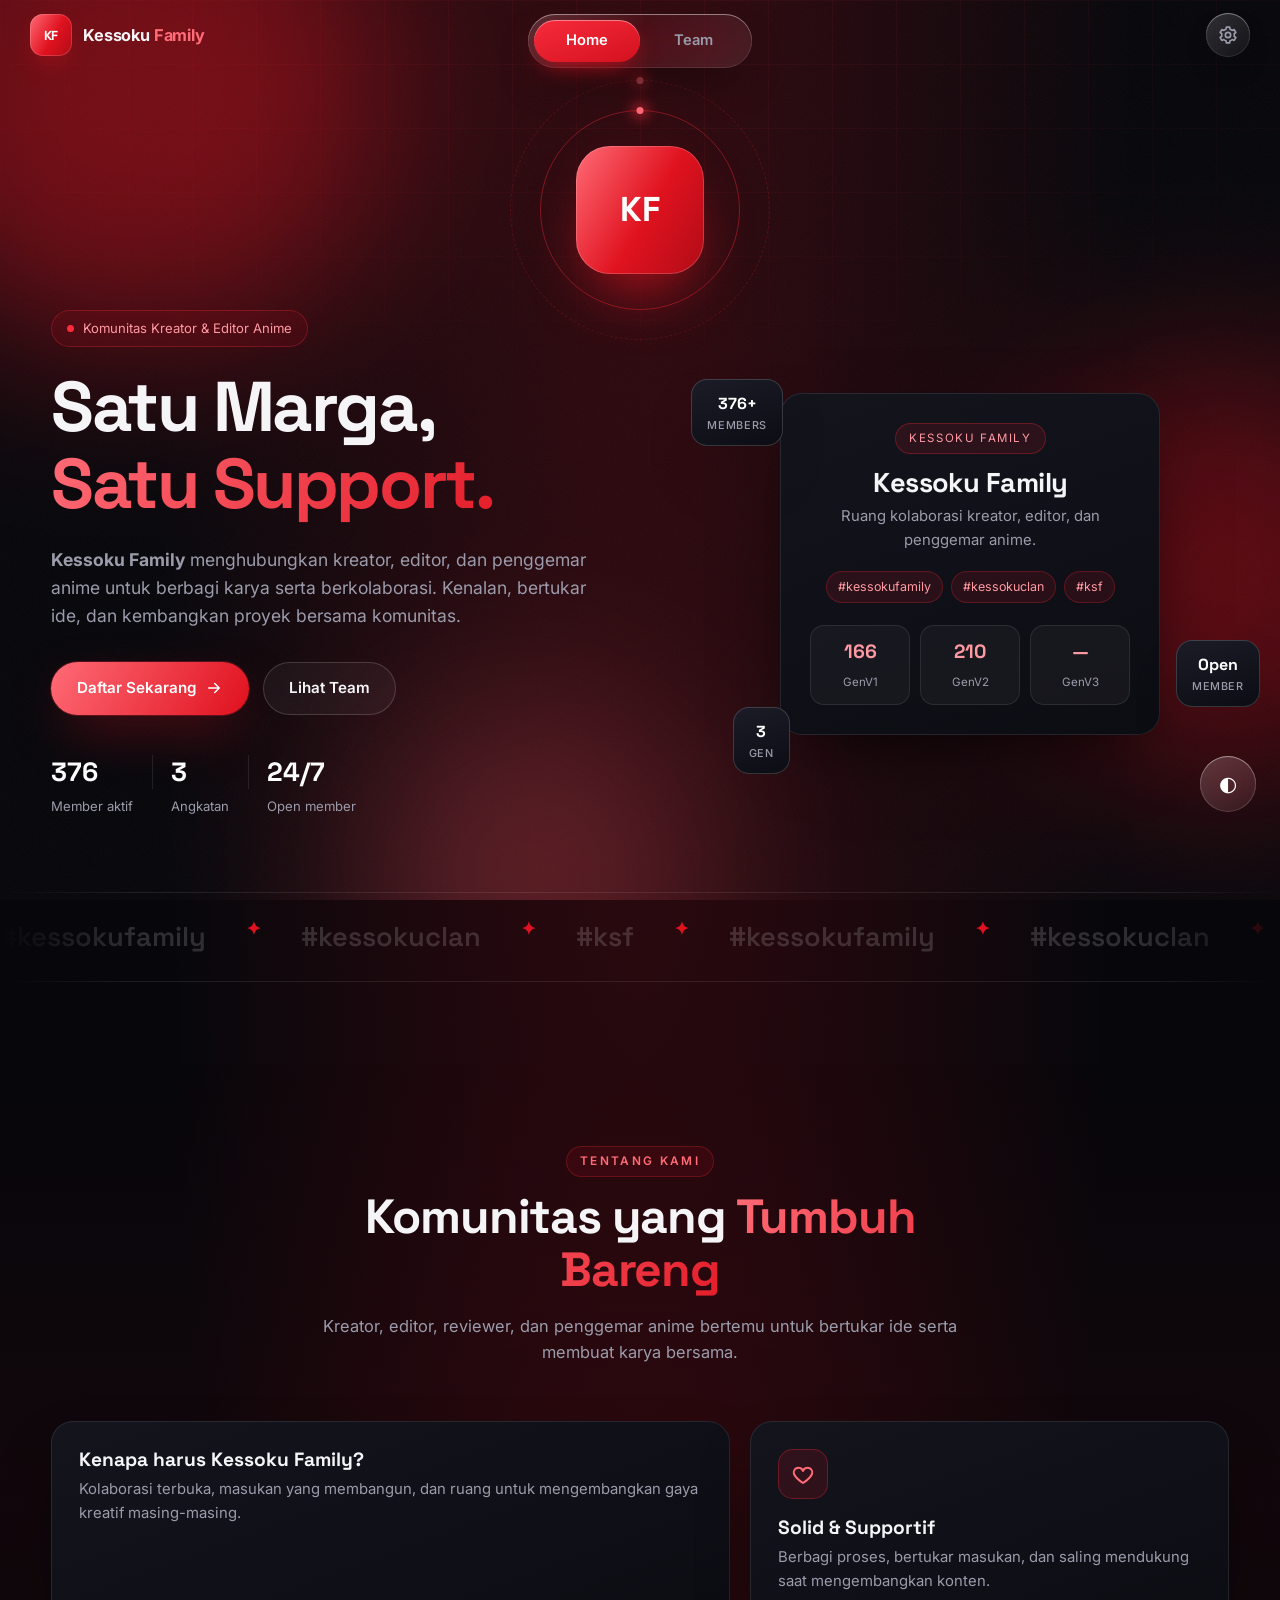
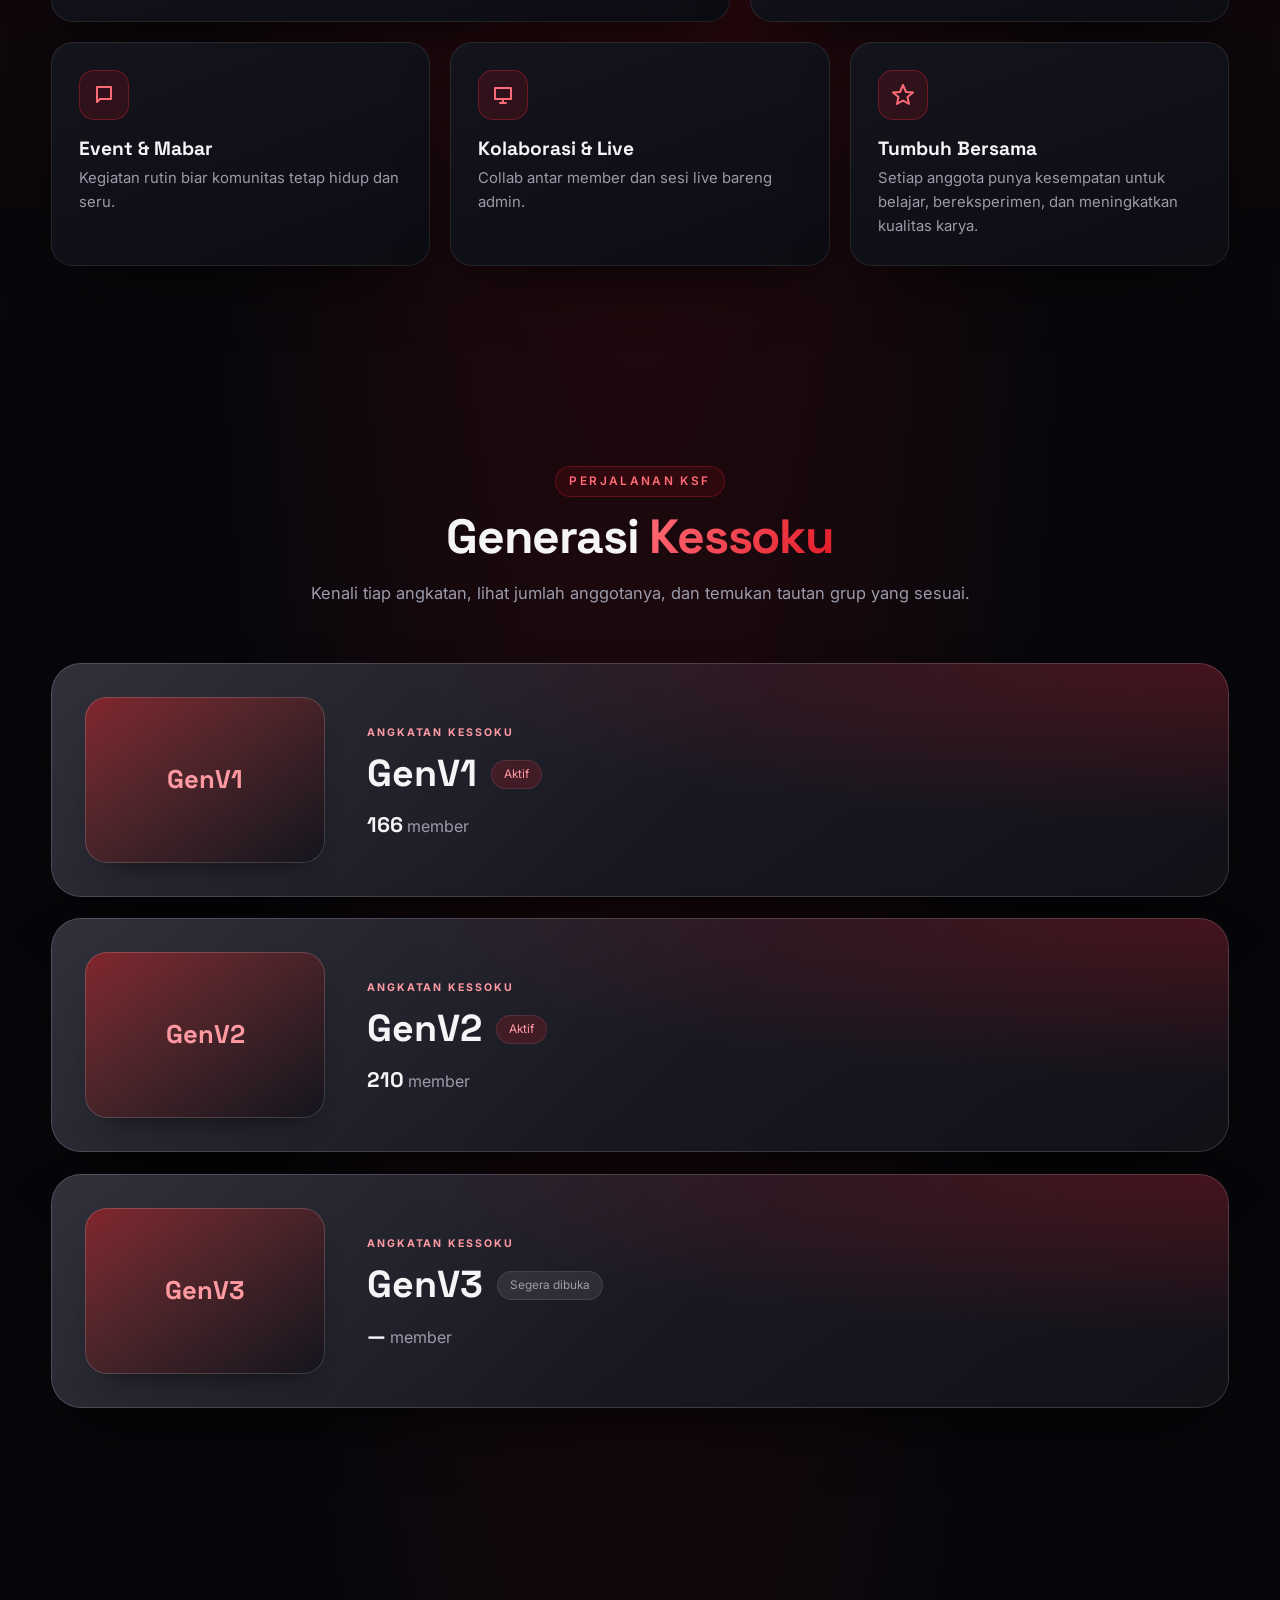
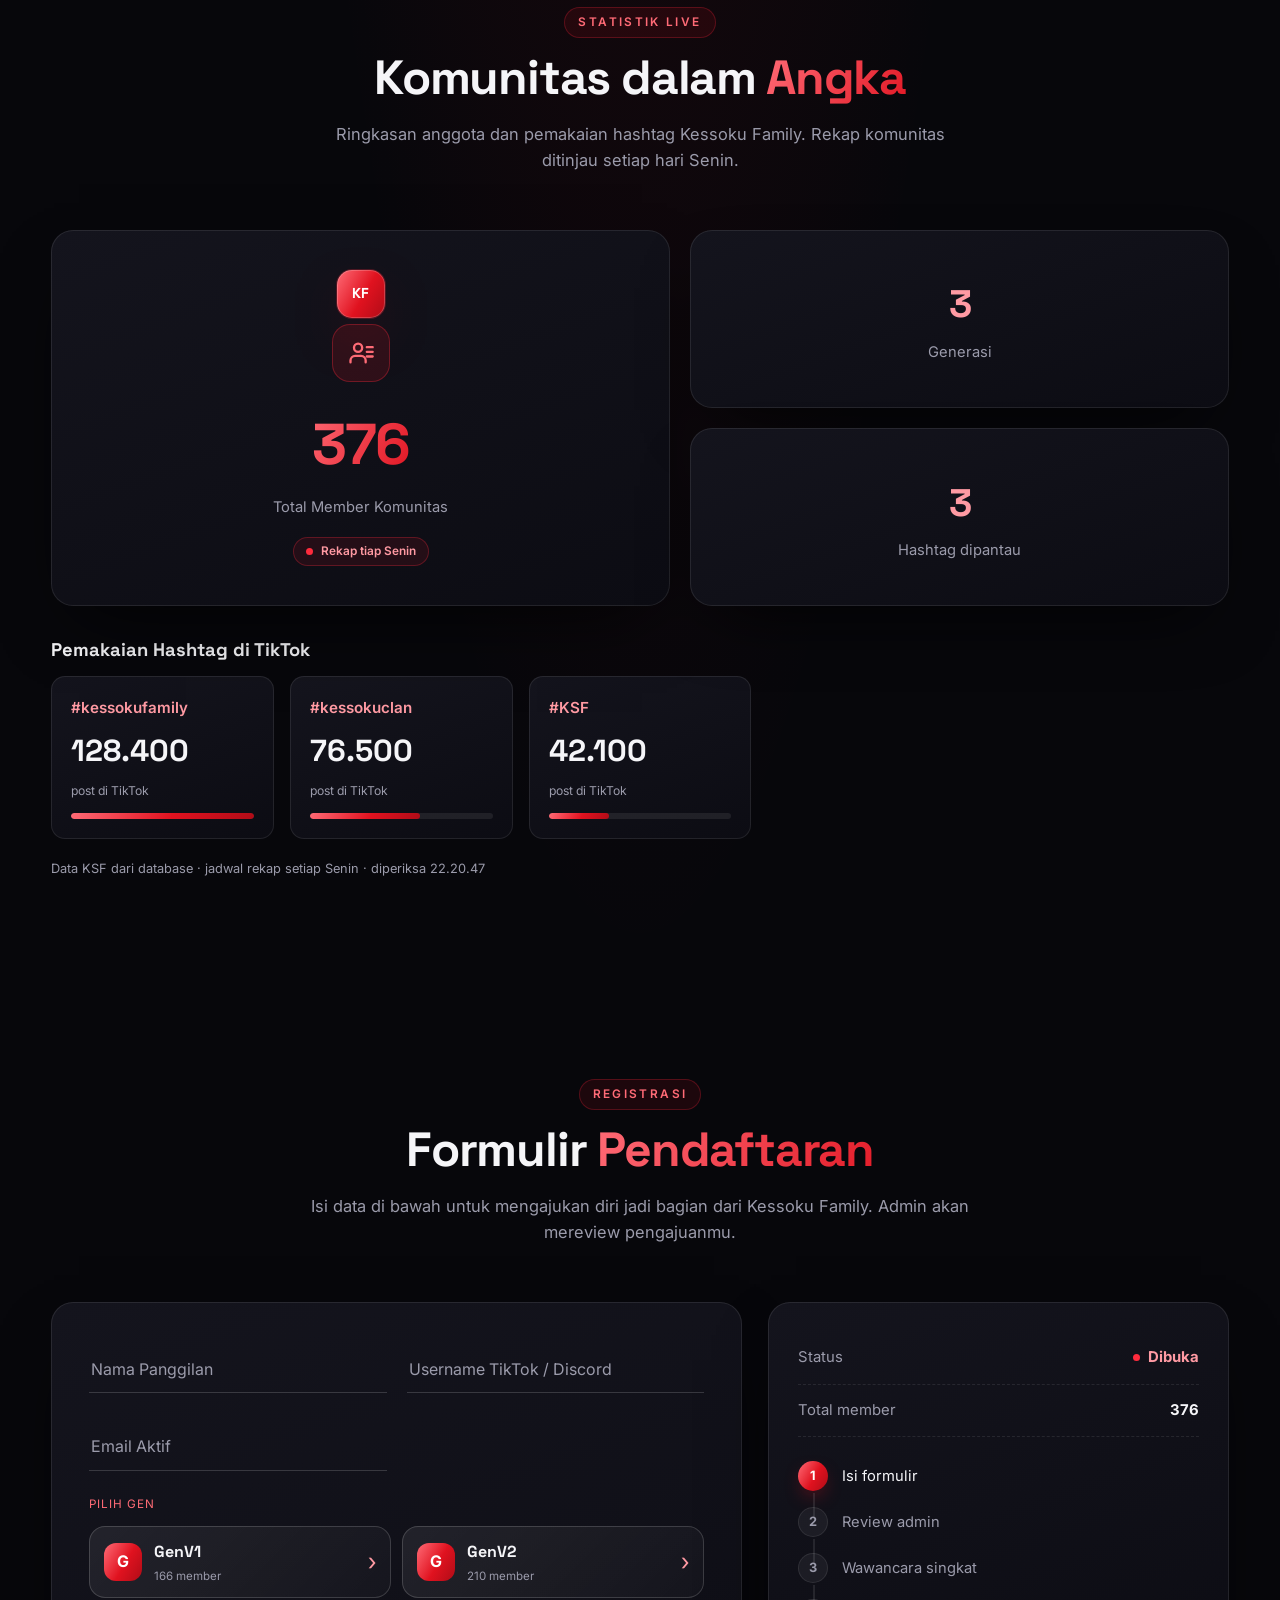
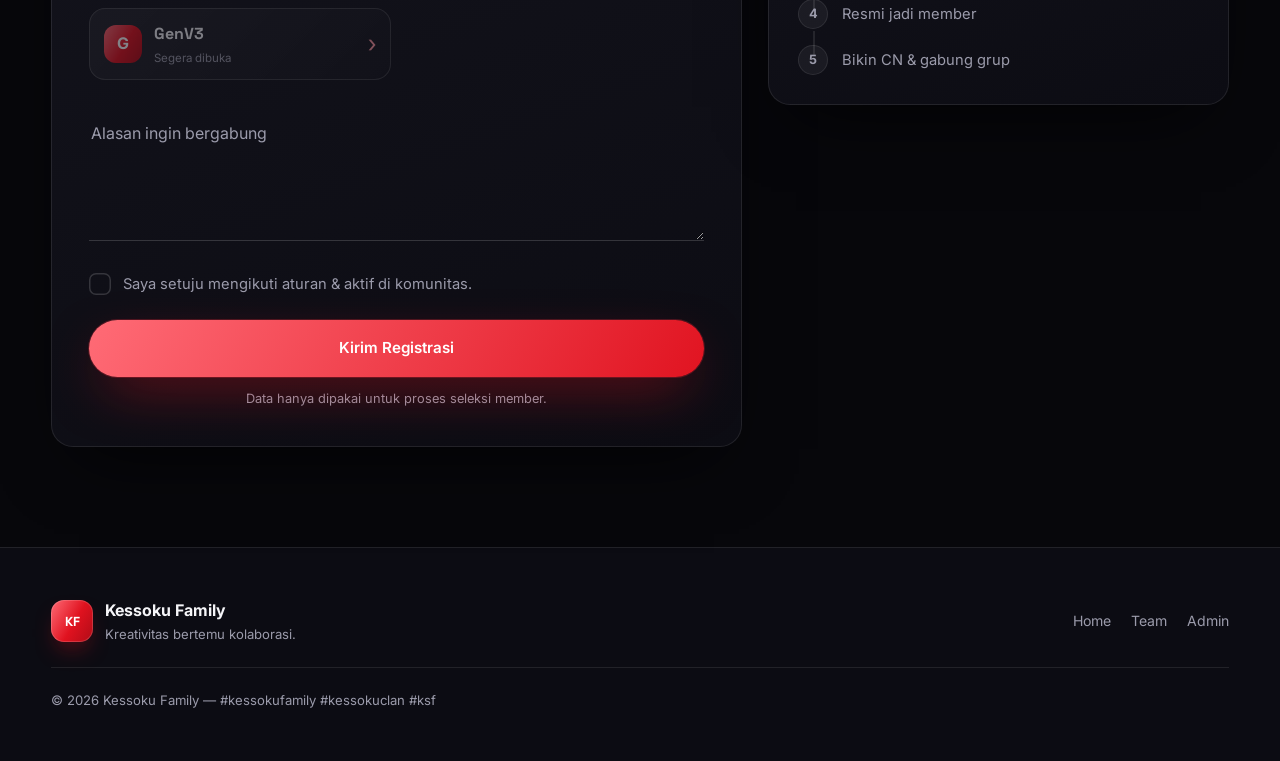
==== commit 83de4c32: "Add files via upload" ====
--- a/index.html
+++ b/index.html
@@ -183,9 +183,6 @@
         <h3 class="stat-sub reveal">Pemakaian Hashtag di TikTok</h3>
         <div class="tag-stats" id="tagStats"></div>
 
-        <h3 class="stat-sub reveal">Member per Generasi</h3>
-        <div class="gen-stats" id="genStats"></div>
-
         <p class="stat-foot" id="statFoot"></p>
       </div>
     </section>
--- a/style.css
+++ b/style.css
@@ -5,6 +5,16 @@
 
 /* ---------- 0. Animated custom property (border berjalan) ---------- */
 @property --a { syntax: '<angle>'; inherits: false; initial-value: 0deg; }
+@property --red-300 { syntax: '<color>'; inherits: true; initial-value: #ff9aa3; }
+@property --red-400 { syntax: '<color>'; inherits: true; initial-value: #ff6b76; }
+@property --red-500 { syntax: '<color>'; inherits: true; initial-value: #ff2b3d; }
+@property --red-600 { syntax: '<color>'; inherits: true; initial-value: #e0121f; }
+@property --red-700 { syntax: '<color>'; inherits: true; initial-value: #b00c17; }
+@property --red-900 { syntax: '<color>'; inherits: true; initial-value: #4d050b; }
+@property --bg { syntax: '<color>'; inherits: true; initial-value: #07070b; }
+@property --bg-2 { syntax: '<color>'; inherits: true; initial-value: #0c0c13; }
+@property --surface { syntax: '<color>'; inherits: true; initial-value: #14141d; }
+@property --surface-2 { syntax: '<color>'; inherits: true; initial-value: #1c1c28; }
 
 /* ---------- 1. Tokens ---------- */
 :root {
@@ -44,9 +54,15 @@
 * { box-sizing: border-box; }
 html { scroll-behavior: smooth; }
 body {
-  margin: 0; background: var(--bg); color: var(--text);
+  margin: 0;
+  background: radial-gradient(ellipse at 50% -12%, color-mix(in srgb, var(--red-600), transparent 78%), transparent 55%), var(--bg);
+  color: var(--text);
   font-family: 'Inter', system-ui, -apple-system, sans-serif;
   line-height: 1.6; -webkit-font-smoothing: antialiased; overflow-x: hidden;
+  transition:
+    --red-300 .62s var(--ease), --red-400 .62s var(--ease), --red-500 .62s var(--ease),
+    --red-600 .62s var(--ease), --red-700 .62s var(--ease), --red-900 .62s var(--ease),
+    --bg .62s var(--ease), --bg-2 .62s var(--ease), --surface .62s var(--ease), --surface-2 .62s var(--ease);
 }
 h1, h2, h3, h4 { font-family: 'Space Grotesk', 'Inter', sans-serif; line-height: 1.1; margin: 0; }
 p { margin: 0; }
@@ -143,6 +159,9 @@
 .btn--sm { padding: 9px 18px; font-size: .86rem; }
 .btn--block { width: 100%; padding: 16px; }
 .ripple { position: absolute; border-radius: 50%; transform: scale(0); background: rgba(255,255,255,.45); animation: ripple .6s var(--ease-out) forwards; pointer-events: none; }
+button, a { -webkit-tap-highlight-color: transparent; }
+.btn:active:not(:disabled), .icon-btn:active:not(:disabled), .gen-choice:active:not(:disabled),
+.theme-switcher__toggle:active:not(:disabled), .theme-swatch:active { transform: scale(.97); }
 
 /* ---------- 6. Topbar • Liquid glass dock ---------- */
 .topbar {
@@ -929,7 +948,7 @@
     linear-gradient(130deg, rgba(255,255,255,.07), rgba(255,255,255,.015) 58%),
     linear-gradient(160deg, var(--surface), var(--bg-2));
 }
-.founders .profile { flex: 0 0 min(840px, 86%); scroll-snap-align: start; }
+.founders .profile { flex: 0 0 min(840px, 86%); scroll-snap-align: center; }
 .founder-track-hint {
   display: flex; align-items: center; justify-content: center; gap: 12px; margin: 0 0 50px;
   color: var(--muted); font-size: .76rem; letter-spacing: .08em;
